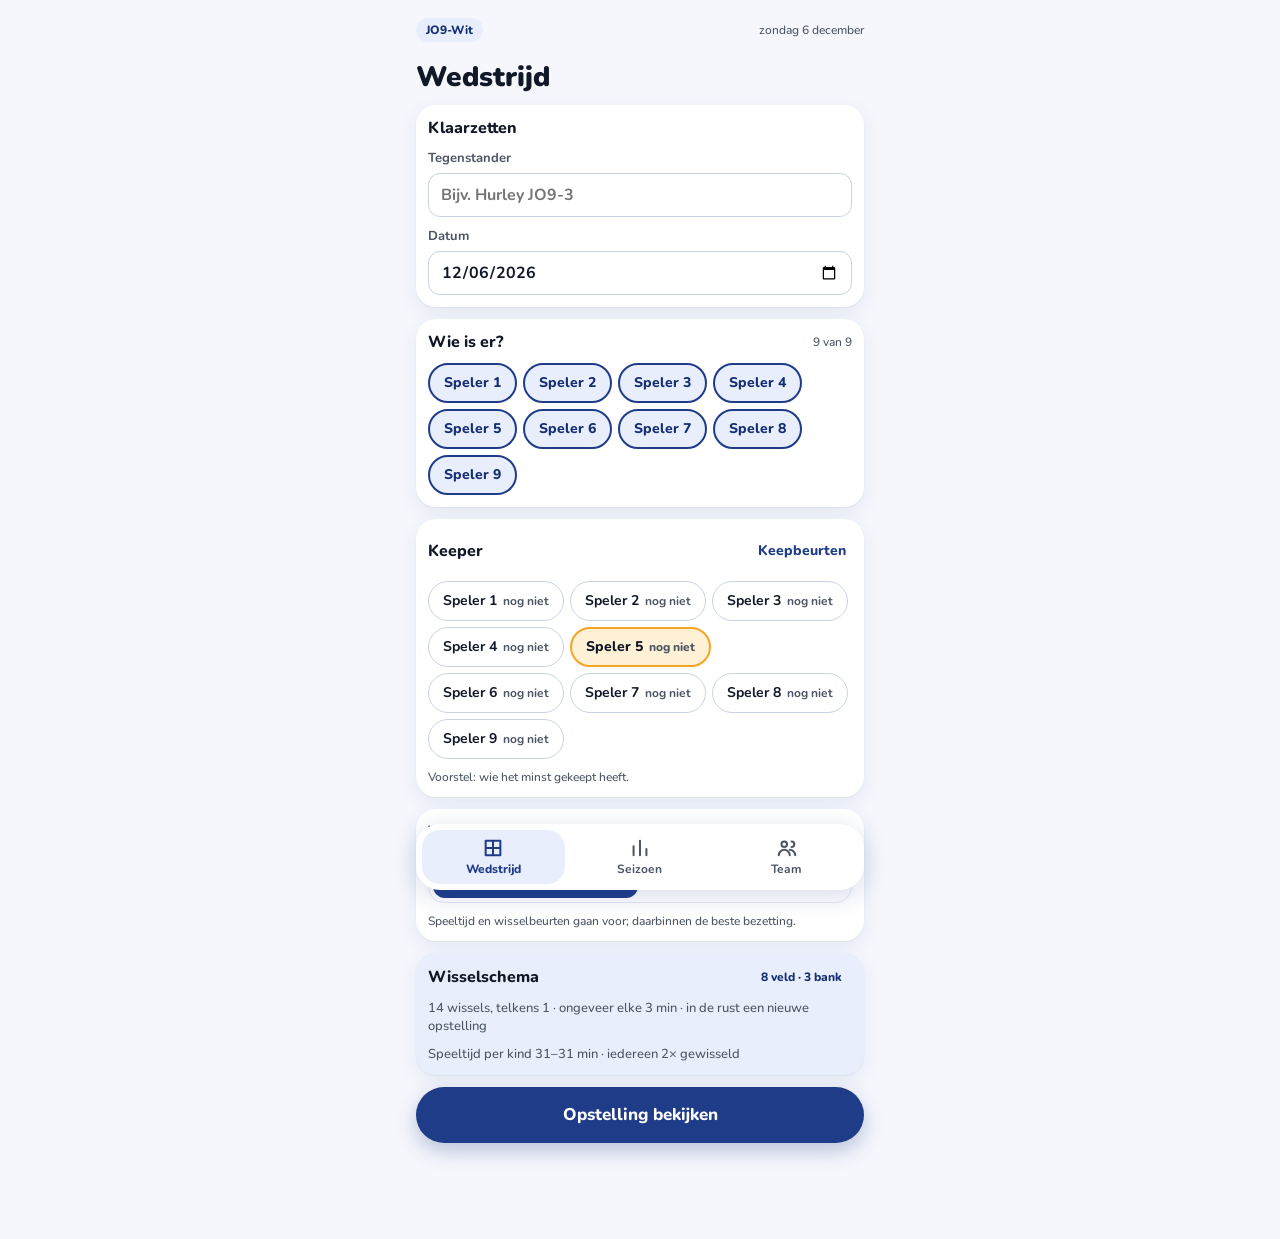
==== index.html @ 0853c64a "Wissel-app stap 1: planner, wedstrijdscherm, team en spelers Eén wissel per moment, eerlijk verdeeld" ====
<!DOCTYPE html>
<html lang="nl">
<head>
  <meta charset="utf-8" />
  <meta name="viewport" content="width=device-width, initial-scale=1, viewport-fit=cover" />
  <meta name="theme-color" content="#1F3C88" />
  <meta name="apple-mobile-web-app-capable" content="yes" />
  <meta name="mobile-web-app-capable" content="yes" />
  <meta name="apple-mobile-web-app-status-bar-style" content="default" />
  <meta name="apple-mobile-web-app-title" content="Coach" />
  <meta name="description" content="Wissel-app voor hockeycoaches: eerlijk en slim wisselen langs het veld." />
  <title>SpaBo Coach</title>
  <link rel="manifest" href="manifest.webmanifest" />
  <link rel="icon" type="image/png" sizes="192x192" href="icons/icon-192.png" />
  <link rel="apple-touch-icon" href="icons/apple-touch-icon.png" />
  <link rel="preload" href="fonts/nunito-latin-800-normal.woff2" as="font" type="font/woff2" crossorigin />
  <link rel="stylesheet" href="css/app.css" />
</head>
<body>
  <div id="app"></div>
  <noscript>Deze app heeft JavaScript nodig.</noscript>
  <script type="module" src="js/app.js"></script>
</body>
</html>
---- css/app.css ----
/* ---------- lettertypes (lokaal, werken ook zonder bereik) ---------- */
@font-face { font-family: 'Nunito'; font-weight: 500; font-display: swap; src: url('../fonts/nunito-latin-500-normal.woff2') format('woff2'); }
@font-face { font-family: 'Nunito'; font-weight: 600; font-display: swap; src: url('../fonts/nunito-latin-600-normal.woff2') format('woff2'); }
@font-face { font-family: 'Nunito'; font-weight: 700; font-display: swap; src: url('../fonts/nunito-latin-700-normal.woff2') format('woff2'); }
@font-face { font-family: 'Nunito'; font-weight: 800; font-display: swap; src: url('../fonts/nunito-latin-800-normal.woff2') format('woff2'); }
@font-face { font-family: 'Nunito'; font-weight: 900; font-display: swap; src: url('../fonts/nunito-latin-900-normal.woff2') format('woff2'); }
@font-face { font-family: 'Inter'; font-weight: 600; font-display: swap; src: url('../fonts/inter-latin-600-normal.woff2') format('woff2'); }
@font-face { font-family: 'Inter'; font-weight: 700; font-display: swap; src: url('../fonts/inter-latin-700-normal.woff2') format('woff2'); }
@font-face { font-family: 'Inter'; font-weight: 800; font-display: swap; src: url('../fonts/inter-latin-800-normal.woff2') format('woff2'); }

:root {
  --blue: #1F3C88; --blue-2: #2B57C9; --blue-ink: #173074; --blue-tint: #E8EEFB;
  --orange: #F5A524; --orange-tint: #FFF1D6; --orange-soft: #FFF6E5;
  --ink: #111827; --muted: #4B5563; --line: #E3E8F2; --line-2: #C9D2E3; --line-3: #EEF1F7;
  --bg: #F5F7FC; --card: #FFFFFF; --field: #2650B8; --danger: #B42318;
  --pos-K: #1f8a3a; --pos-A: #2a78d6; --pos-M: #c8962d; --pos-V: #d64545;
  --shadow: 0 1px 2px rgba(17,24,39,0.05), 0 6px 20px rgba(31,60,136,0.08);
  --safe-b: env(safe-area-inset-bottom, 0px);
  --safe-t: env(safe-area-inset-top, 0px);
}

* { box-sizing: border-box; -webkit-tap-highlight-color: transparent; }
html, body { margin: 0; height: 100%; background: var(--bg); }
body { font-family: Nunito, system-ui, -apple-system, sans-serif; color: var(--ink); font-size: 15px; -webkit-font-smoothing: antialiased; overscroll-behavior-y: none; }
button, input, select { font-family: inherit; color: inherit; }
button { cursor: pointer; }
a { color: var(--blue); }
#app { max-width: 480px; margin: 0 auto; min-height: 100dvh; display: flex; flex-direction: column; }

.screen { flex: 1 1 auto; display: flex; flex-direction: column; gap: 12px; padding: calc(10px + var(--safe-t)) 16px calc(16px + var(--safe-b)); }
.screen.with-tabs { padding-bottom: calc(96px + var(--safe-b)); }
.topbar { display: flex; align-items: center; justify-content: space-between; gap: 8px; min-height: 40px; }
.h1 { margin: 0; font-size: 28px; font-weight: 900; line-height: 1.1; }
.h2 { margin: 0; font-size: 16px; font-weight: 800; }
.sub { font-size: 13px; color: var(--muted); }
.small { font-size: 12px; color: var(--muted); }
.num { font-family: Inter, system-ui, sans-serif; font-variant-numeric: tabular-nums; letter-spacing: -0.02em; font-weight: 800; }
.row { display: flex; align-items: center; gap: 8px; }
.between { display: flex; align-items: center; justify-content: space-between; gap: 8px; }
.grow { flex: 1 1 auto; min-width: 0; }
.col { display: flex; flex-direction: column; gap: 6px; }
.wrap { display: flex; flex-wrap: wrap; gap: 6px; }

.card { background: var(--card); border-radius: 20px; box-shadow: var(--shadow); padding: 12px; display: flex; flex-direction: column; gap: 10px; }
.card.accent { outline: 2px solid var(--blue); }
.label { font-size: 13px; font-weight: 700; color: var(--muted); }

/* ---------- knoppen ---------- */
.btn { min-height: 44px; border: none; border-radius: 999px; padding: 0 18px; font-size: 16px; font-weight: 800; display: inline-flex; align-items: center; justify-content: center; gap: 8px; text-decoration: none; }
.btn.primary { background: var(--blue); color: #fff; box-shadow: 0 8px 20px rgba(31,60,136,0.28); min-height: 56px; font-size: 17px; }
.btn.dark { background: var(--ink); color: #fff; }
.btn.ghost { background: transparent; border: 2px solid var(--ink); }
.btn.soft { background: var(--blue-tint); color: var(--blue-ink); }
.btn.plain { background: #fff; border: 1px solid var(--line-2); }
.btn.danger { background: #FFF5F2; color: var(--danger); border: 1px solid #F0C2B4; }
.btn.block { width: 100%; }
.btn:disabled { opacity: 0.45; }
.link { background: none; border: none; color: var(--blue); font-weight: 800; font-size: 14px; min-height: 40px; padding: 0 6px; text-decoration: none; display: inline-flex; align-items: center; gap: 4px; }
.iconbtn { width: 44px; height: 44px; border-radius: 999px; border: none; background: var(--bg); display: inline-flex; align-items: center; justify-content: center; }

/* ---------- invoer ---------- */
.input { height: 44px; width: 100%; border-radius: 12px; border: 1px solid var(--line-2); padding: 0 12px; font-size: 16px; font-weight: 700; background: #fff; }
.input:focus { outline: 2px solid var(--blue-2); outline-offset: 1px; }
.seg { display: flex; gap: 4px; padding: 4px; border-radius: 16px; background: #fff; border: 1px solid var(--line); }
.seg button { flex: 1 1 0; height: 40px; border: none; border-radius: 12px; background: transparent; font-size: 14px; font-weight: 700; }
.seg button[aria-pressed="true"] { background: var(--blue); color: #fff; font-weight: 800; }
.switch { flex: 0 0 56px; width: 56px; height: 32px; border-radius: 999px; border: none; background: var(--line-2); padding: 3px; display: flex; justify-content: flex-start; transition: background .15s; }
.switch::after { content: ''; width: 26px; height: 26px; border-radius: 999px; background: #fff; }
.switch[aria-checked="true"] { background: var(--blue); justify-content: flex-end; }
.setting { min-height: 52px; display: flex; align-items: center; justify-content: space-between; gap: 10px; }
.setting .t { font-size: 15px; font-weight: 700; }
.stepper { display: flex; align-items: center; gap: 6px; }
.stepper button { width: 44px; height: 44px; border-radius: 14px; border: 1px solid var(--line-2); background: #fff; font-size: 22px; font-weight: 700; }
.stepper span { min-width: 52px; text-align: center; font-weight: 800; }
.chip { min-height: 40px; padding: 0 14px; border-radius: 999px; border: 1px solid var(--line-2); background: #fff; font-size: 14px; font-weight: 700; }
.chip[aria-pressed="true"] { border: 2px solid var(--blue); background: var(--blue-tint); color: var(--blue-ink); font-weight: 800; }
.chip.warm[aria-pressed="true"] { border-color: var(--orange); background: var(--orange-tint); color: var(--ink); }
select.input { appearance: none; -webkit-appearance: none; }

/* ---------- pillen ---------- */
.pill { display: inline-block; max-width: 86px; overflow: hidden; text-overflow: ellipsis; white-space: nowrap; padding: 6px 11px; border-radius: 999px; background: #fff; color: var(--ink); font-size: 13px; font-weight: 800; box-shadow: 0 2px 6px rgba(0,0,0,0.22); }
.pill.keeper { background: var(--ink); color: #fff; display: inline-flex; align-items: center; gap: 6px; max-width: none; }
.pill.keeper .k { font-size: 11px; font-weight: 900; padding: 1px 6px; border-radius: 6px; background: var(--orange); color: var(--ink); }
.pill.orange { background: var(--orange); }
.pill.dashed { background: #fff; border: 2px dashed var(--orange); }
.pill.muted { opacity: 0.55; }

/* neon: draaiende kleurrand met gloed = "dit vraagt nu je aandacht" */
@property --spin { syntax: '<angle>'; inherits: false; initial-value: 0deg; }
@keyframes spin { to { --spin: 360deg; } }
.neon { position: relative; display: inline-block; border-radius: 999px; isolation: isolate; }
.neon > .glow, .neon > .ring { position: absolute; border-radius: inherit; background: conic-gradient(from var(--spin), #F5A524, #FFE08A, #2B57C9, #7FA6FF, #F5A524); animation: spin 3.2s linear infinite; }
.neon > .glow { inset: -3px; filter: blur(9px); opacity: 0.8; }
.neon > .ring { inset: 0; }
.neon > .in { position: relative; display: block; margin: 3px; border-radius: inherit; }
.neon.box { border-radius: 22px; display: block; }
@media (prefers-reduced-motion: reduce) { .neon > .glow, .neon > .ring { animation: none; } }

/* ---------- veld ---------- */
.field { position: relative; border-radius: 20px; background: var(--field); overflow: hidden; }
.field .lines { position: absolute; inset: 10px; border: 2px solid rgba(255,255,255,0.5); border-radius: 6px; pointer-events: none; }
.field .arc { position: absolute; left: 50%; width: 170px; height: 56px; transform: translateX(-50%); border: 2px solid rgba(255,255,255,0.5); pointer-events: none; }
.field .arc.top { top: 10px; border-top: none; border-radius: 0 0 85px 85px; }
.field .arc.bottom { bottom: 10px; border-bottom: none; border-radius: 85px 85px 0 0; }
.field .spot { position: absolute; transform: translateX(-50%); display: flex; flex-direction: column; align-items: center; gap: 3px; background: none; border: none; padding: 0; }
.field .spot .time { font-size: 11px; font-weight: 700; color: rgba(255,255,255,0.88); font-family: Inter, sans-serif; font-variant-numeric: tabular-nums; }
.field .spot .note { font-size: 11px; font-weight: 800; color: #fff; }
.inpill { display: inline-flex; align-items: center; gap: 3px; max-width: 90px; padding: 3px 9px; border-radius: 999px; border: 2px solid #fff; background: #fff; color: var(--blue-ink); font-size: 12px; font-weight: 800; white-space: nowrap; box-shadow: 0 2px 6px rgba(17,24,39,0.25); }
.inpill.sel { background: var(--blue); color: #fff; }

/* ---------- wedstrijdscherm ---------- */
.clockrow { display: flex; align-items: center; gap: 12px; }
.clock { font-size: 42px; line-height: 1; }
.score { font-size: 32px; line-height: 1; }
.playbtn { width: 54px; height: 54px; border-radius: 999px; border: none; background: var(--ink); color: #fff; display: flex; align-items: center; justify-content: center; box-shadow: 0 4px 12px rgba(17,24,39,0.25); }
.playbtn.go { background: var(--blue); }
.banner { display: block; text-decoration: none; color: var(--ink); }
.banner .bin { background: var(--orange); padding: 9px 14px 11px; display: flex; flex-direction: column; gap: 6px; border-radius: 19px; }
.banner.calm .bin { background: #fff; border: 2px solid var(--line); }
.progress { height: 6px; border-radius: 999px; background: rgba(17,24,39,0.15); overflow: hidden; }
.progress > div { height: 100%; background: var(--ink); border-radius: 999px; }
.benchrow { display: flex; align-items: center; gap: 8px; min-height: 44px; }
.benchrow .scroll { flex: 1 1 auto; min-width: 0; display: flex; gap: 8px; align-items: center; overflow-x: auto; padding: 10px 8px; margin: -6px 0; scrollbar-width: none; }
.benchrow .scroll::-webkit-scrollbar { display: none; }
.benchpill { flex: 0 0 auto; display: inline-flex; align-items: baseline; gap: 6px; padding: 7px 12px; border-radius: 999px; background: #fff; border: 1px solid var(--line); font-size: 13px; font-weight: 800; white-space: nowrap; }
.benchpill .t { font-size: 11px; font-weight: 700; color: var(--muted); }
.benchpill.off { opacity: 0.55; border-style: dashed; }
.actions { display: grid; grid-template-columns: repeat(5, minmax(0, 1fr)); gap: 6px; }
.action { height: 62px; border-radius: 16px; border: 1px solid var(--line-2); background: #fff; display: flex; flex-direction: column; align-items: center; justify-content: center; gap: 4px; font-size: 12px; font-weight: 700; text-decoration: none; color: var(--ink); }
.action.goal { border: 2px solid var(--blue); background: var(--blue-tint); color: var(--blue-ink); font-weight: 800; }
.action.swap { border: 2px solid var(--orange); background: var(--orange-soft); font-weight: 800; }
.action:disabled { opacity: 0.4; }

/* ---------- bottom sheet ---------- */
.sheet-backdrop { position: fixed; inset: 0; background: rgba(17,24,39,0.55); z-index: 40; display: flex; align-items: flex-end; justify-content: center; }
.sheet { width: 100%; max-width: 480px; background: #fff; border-radius: 28px 28px 0 0; padding: 10px 16px calc(20px + var(--safe-b)); display: flex; flex-direction: column; gap: 12px; max-height: 88dvh; overflow-y: auto; }
.sheet .handle { align-self: center; width: 40px; height: 5px; border-radius: 999px; background: var(--line); }
.choice { min-height: 56px; display: flex; align-items: center; gap: 12px; padding: 0 14px; border-radius: 16px; border: 1px solid var(--line); background: #fff; text-align: left; width: 100%; }
.choice[aria-pressed="true"] { border: 2px solid var(--blue); background: var(--blue-tint); }

/* ---------- menubalk ---------- */
.tabbar { position: fixed; left: 50%; transform: translateX(-50%); bottom: calc(10px + var(--safe-b)); width: calc(100% - 32px); max-width: 448px; display: grid; grid-template-columns: repeat(3, minmax(0, 1fr)); gap: 4px; padding: 6px; border-radius: 24px; background: #fff; box-shadow: 0 6px 24px rgba(31,60,136,0.18); z-index: 30; }
.tabbar a { height: 54px; display: flex; flex-direction: column; align-items: center; justify-content: center; gap: 2px; border-radius: 18px; color: var(--muted); font-size: 12px; font-weight: 700; text-decoration: none; }
.tabbar a[aria-current="page"] { background: var(--blue-tint); color: var(--blue); font-weight: 800; }

/* ---------- wedstrijdplan ---------- */
.strip { display: flex; gap: 12px; overflow-x: auto; scroll-snap-type: x mandatory; padding: 4px 16px 10px; margin: 0 -16px; scrollbar-width: none; }
.strip::-webkit-scrollbar { display: none; }
.plancard { flex: 0 0 calc(100% - 24px); max-width: 380px; scroll-snap-align: center; }
.plancard.past { opacity: 0.6; filter: grayscale(1); }
.plancard.now { outline: 3px solid var(--blue); }
.plancard.future { outline: 2px dashed var(--line-2); }
.badge { font-size: 12px; font-weight: 800; padding: 4px 10px; border-radius: 999px; background: var(--blue-tint); color: var(--blue-ink); white-space: nowrap; }
.badge.now { background: var(--blue); color: #fff; }
.badge.past { background: var(--line-3); color: var(--muted); }
.timeline { display: flex; gap: 2px; align-items: center; }
.timeline span { flex: 1 1 0; height: 8px; border-radius: 999px; background: #fff; border: 2px solid var(--line-2); }
.timeline span.past { background: var(--line-2); border: none; }
.timeline span.now { background: var(--blue); border: none; }
.timeline i { width: 2px; height: 16px; background: var(--ink); border-radius: 2px; }
.table .r { display: flex; align-items: center; gap: 6px; min-height: 24px; }
.table .n { width: 66px; flex: 0 0 66px; font-size: 12px; font-weight: 800; white-space: nowrap; overflow: hidden; text-overflow: ellipsis; }
.table .cells { flex: 1 1 auto; display: flex; gap: 1px; }
.table .cells span { flex: 1 1 0; height: 18px; border-radius: 4px; }
.table .v { width: 34px; flex: 0 0 34px; text-align: right; font-size: 12px; font-weight: 800; }
.legend { display: flex; flex-wrap: wrap; gap: 10px; font-size: 11px; color: var(--muted); }
.legend span { display: inline-flex; align-items: center; gap: 4px; }
.legend i { width: 10px; height: 10px; border-radius: 3px; display: inline-block; }

/* positie-pillen (samen 100%) */
.posbar { display: flex; gap: 3px; height: 12px; }
.posbar span { border-radius: 999px; min-width: 12px; }

/* speelkracht-schuif */
input.kracht { -webkit-appearance: none; appearance: none; display: block; width: 100%; height: 32px; margin: 0; border-radius: 999px; }
input.kracht::-webkit-slider-thumb { -webkit-appearance: none; appearance: none; width: 32px; height: 32px; border-radius: 999px; background: #fff; border: 3px solid var(--ink); box-shadow: 0 2px 8px rgba(17,24,39,0.25); }
input.kracht::-moz-range-thumb { width: 26px; height: 26px; border-radius: 999px; background: #fff; border: 3px solid var(--ink); }
.minibar { width: 56px; height: 10px; flex: 0 0 56px; border-radius: 999px; }

/* pincode */
.pinpad { display: grid; grid-template-columns: repeat(3, minmax(0, 1fr)); gap: 12px; }
.pinpad button { height: 64px; border-radius: 18px; border: 1px solid var(--line); background: #fff; font-size: 26px; font-weight: 800; }
.pindots { display: flex; gap: 16px; justify-content: center; }
.pindots span { width: 16px; height: 16px; border-radius: 999px; border: 2px solid var(--line-2); }
.pindots span.on { background: var(--ink); border-color: var(--ink); }

/* melding en flits */
.toast { position: fixed; left: 50%; transform: translateX(-50%); bottom: calc(90px + var(--safe-b)); background: var(--ink); color: #fff; padding: 10px 16px; border-radius: 999px; font-size: 14px; font-weight: 700; z-index: 60; display: flex; gap: 12px; align-items: center; max-width: calc(100% - 32px); }
.toast button { background: none; border: none; color: var(--orange); font-weight: 900; font-size: 14px; }
@keyframes flash { 0%, 100% { opacity: 0; } 15%, 45% { opacity: 0.85; } 30% { opacity: 0.2; } }
.flash { position: fixed; inset: 0; background: var(--orange); pointer-events: none; z-index: 70; animation: flash 1.6s ease-out 1 forwards; }
.empty { text-align: center; color: var(--muted); padding: 24px 8px; }
.sr { position: absolute; width: 1px; height: 1px; overflow: hidden; clip: rect(0 0 0 0); }
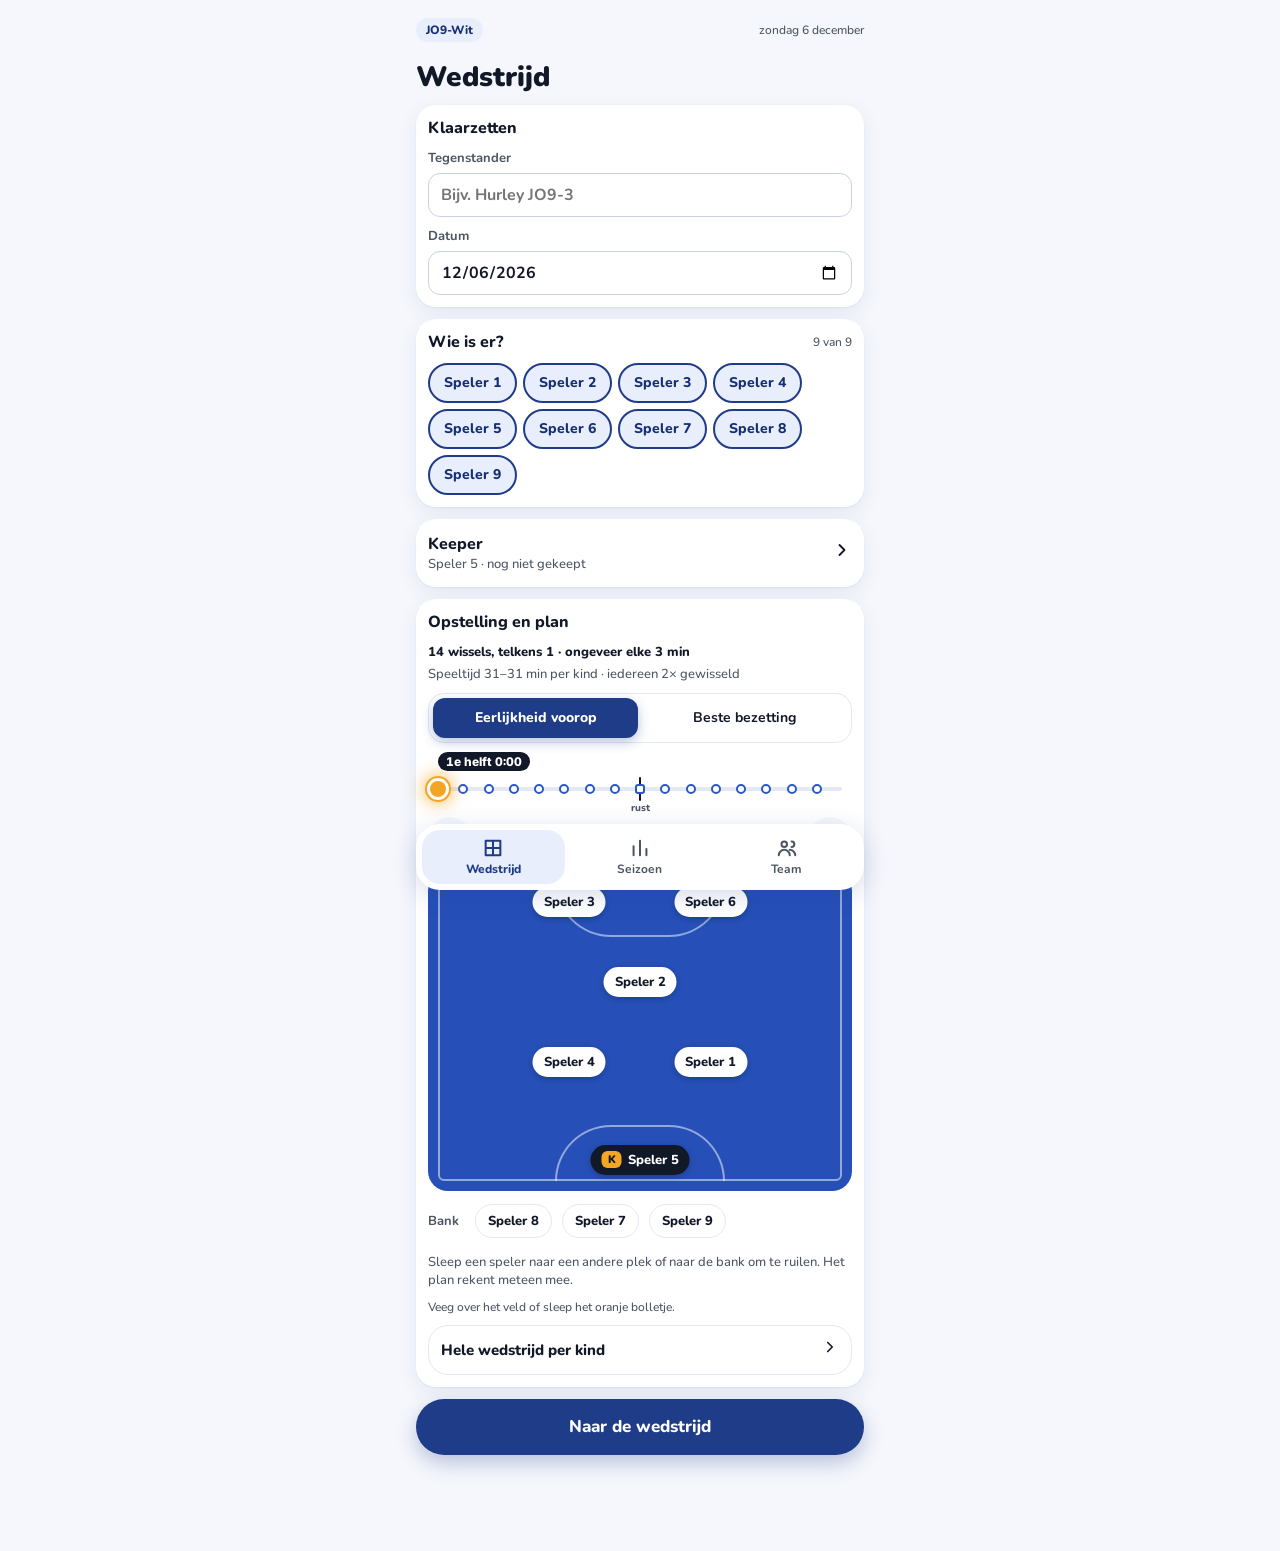
==== commit 20aa4eae: "Wedstrijdmenu, grote gekleurde stand, geen zoom of tekstselectie bij slepen - Wedstrijdmenu (⋯): tij" ====
--- a/index.html
+++ b/index.html
@@ -2,7 +2,7 @@
 <html lang="nl">
 <head>
   <meta charset="utf-8" />
-  <meta name="viewport" content="width=device-width, initial-scale=1, viewport-fit=cover" />
+  <meta name="viewport" content="width=device-width, initial-scale=1, maximum-scale=1, viewport-fit=cover" />
   <meta name="theme-color" content="#1F3C88" />
   <meta name="apple-mobile-web-app-capable" content="yes" />
   <meta name="mobile-web-app-capable" content="yes" />
--- a/css/app.css
+++ b/css/app.css
@@ -17,10 +17,17 @@
   --shadow: 0 1px 2px rgba(17,24,39,0.05), 0 6px 20px rgba(31,60,136,0.08);
   --safe-b: env(safe-area-inset-bottom, 0px);
   --safe-t: env(safe-area-inset-top, 0px);
+  --spring: cubic-bezier(.34, 1.45, .55, 1);
+  --ease-out: cubic-bezier(.2, .8, .2, 1);
 }
 
 * { box-sizing: border-box; -webkit-tap-highlight-color: transparent; }
 html, body { margin: 0; height: 100%; background: var(--bg); }
+/* app-gevoel op de iPhone: geen tekstselectie, vergrootglas of dubbeltik-zoom bij tikken en slepen */
+html { touch-action: manipulation; -webkit-text-size-adjust: 100%; }
+body { -webkit-user-select: none; user-select: none; -webkit-touch-callout: none; }
+input, textarea, select { -webkit-user-select: text; user-select: text; -webkit-touch-callout: default; }
+button, a, .field, .benchrow, .tl, .scrubzone { touch-action: manipulation; -webkit-user-select: none; user-select: none; -webkit-touch-callout: none; }
 body { font-family: Nunito, system-ui, -apple-system, sans-serif; color: var(--ink); font-size: 15px; -webkit-font-smoothing: antialiased; overscroll-behavior-y: none; }
 button, input, select { font-family: inherit; color: inherit; }
 button { cursor: pointer; }
@@ -61,12 +68,17 @@
 /* ---------- invoer ---------- */
 .input { height: 44px; width: 100%; border-radius: 12px; border: 1px solid var(--line-2); padding: 0 12px; font-size: 16px; font-weight: 700; background: #fff; }
 .input:focus { outline: 2px solid var(--blue-2); outline-offset: 1px; }
-.seg { display: flex; gap: 4px; padding: 4px; border-radius: 16px; background: #fff; border: 1px solid var(--line); }
-.seg button { flex: 1 1 0; height: 40px; border: none; border-radius: 12px; background: transparent; font-size: 14px; font-weight: 700; }
-.seg button[aria-pressed="true"] { background: var(--blue); color: #fff; font-weight: 800; }
-.switch { flex: 0 0 56px; width: 56px; height: 32px; border-radius: 999px; border: none; background: var(--line-2); padding: 3px; display: flex; justify-content: flex-start; transition: background .15s; }
-.switch::after { content: ''; width: 26px; height: 26px; border-radius: 999px; background: #fff; }
-.switch[aria-checked="true"] { background: var(--blue); justify-content: flex-end; }
+.seg { position: relative; display: flex; gap: 4px; padding: 4px; border-radius: 16px; background: #fff; border: 1px solid var(--line); }
+.seg .seg-ind { position: absolute; top: 4px; bottom: 4px; left: 4px; width: calc((100% - 8px - (var(--n) - 1) * 4px) / var(--n)); border-radius: 12px; background: var(--blue); box-shadow: 0 4px 12px rgba(31,60,136,0.3); transform: translateX(calc(var(--i) * (100% + 4px))); transition: transform .42s var(--spring); }
+.seg button { position: relative; z-index: 1; flex: 1 1 0; min-width: 0; height: 40px; border: none; border-radius: 12px; background: transparent; font-size: 14px; font-weight: 700; padding: 0 4px; white-space: nowrap; transition: color .25s ease; }
+.seg button[aria-pressed="true"] { color: #fff; font-weight: 800; }
+.seg.small button { font-size: 13px; }
+.switch { position: relative; flex: 0 0 54px; width: 54px; height: 32px; border-radius: 999px; border: none; background: var(--line-2); padding: 0; transition: background .3s ease; }
+.switch::after { content: ''; position: absolute; top: 3px; left: 3px; width: 26px; height: 26px; border-radius: 999px; background: #fff; box-shadow: 0 2px 6px rgba(17,24,39,0.25); transition: transform .42s var(--spring), width .2s ease; }
+.switch:active::after { width: 32px; }
+.switch[aria-checked="true"] { background: var(--blue); }
+.switch[aria-checked="true"]::after { transform: translateX(22px); }
+.switch[aria-checked="true"]:active::after { transform: translateX(16px); }
 .setting { min-height: 52px; display: flex; align-items: center; justify-content: space-between; gap: 10px; }
 .setting .t { font-size: 15px; font-weight: 700; }
 .stepper { display: flex; align-items: center; gap: 6px; }
@@ -82,19 +94,26 @@
 .pill.keeper { background: var(--ink); color: #fff; display: inline-flex; align-items: center; gap: 6px; max-width: none; }
 .pill.keeper .k { font-size: 11px; font-weight: 900; padding: 1px 6px; border-radius: 6px; background: var(--orange); color: var(--ink); }
 .pill.orange { background: var(--orange); }
-.pill.dashed { background: #fff; border: 2px dashed var(--orange); }
+.pill.dashed { background: #fff; outline: 2px dashed var(--orange); outline-offset: 2px; }
 .pill.muted { opacity: 0.55; }
 
 /* neon: draaiende kleurrand met gloed = "dit vraagt nu je aandacht" */
 @property --spin { syntax: '<angle>'; inherits: false; initial-value: 0deg; }
 @keyframes spin { to { --spin: 360deg; } }
-.neon { position: relative; display: inline-block; border-radius: 999px; isolation: isolate; }
-.neon > .glow, .neon > .ring { position: absolute; border-radius: inherit; background: conic-gradient(from var(--spin), #F5A524, #FFE08A, #2B57C9, #7FA6FF, #F5A524); animation: spin 3.2s linear infinite; }
-.neon > .glow { inset: -3px; filter: blur(9px); opacity: 0.8; }
-.neon > .ring { inset: 0; }
-.neon > .in { position: relative; display: block; margin: 3px; border-radius: inherit; }
+/* De gloed is een schaduw (geen blur-filter): die wordt in Safari niet in een vierkant afgesneden. */
+@keyframes neonGlow {
+  0%, 100% { box-shadow: 0 0 8px 2px rgba(245,165,36,.8), 0 0 16px 4px rgba(245,165,36,.35); }
+  50% { box-shadow: 0 0 8px 2px rgba(43,87,201,.75), 0 0 16px 4px rgba(127,166,255,.4); }
+}
+.neon { position: relative; display: inline-flex; vertical-align: middle; border-radius: 999px; animation: neonGlow 3.2s ease-in-out infinite; }
+.neon > .glow { display: none; }
+.neon > .ring { position: absolute; inset: 0; border-radius: inherit; background: conic-gradient(from var(--spin), #F5A524, #FFE08A, #2B57C9, #7FA6FF, #F5A524); animation: spin 3.2s linear infinite; }
+.neon > .in { position: relative; display: flex; margin: 3px; border-radius: inherit; }
 .neon.box { border-radius: 22px; display: block; }
-@media (prefers-reduced-motion: reduce) { .neon > .glow, .neon > .ring { animation: none; } }
+.neon.box > .in { display: block; }
+/* in het veld en op de bank neemt de rand geen extra ruimte in: de speler verschuift niet */
+.field .neon, .benchrow .neon { margin: -3px; }
+@media (prefers-reduced-motion: reduce) { .neon, .neon > .ring { animation: none; } .neon { box-shadow: 0 0 10px 2px rgba(245,165,36,.7); } }
 
 /* ---------- veld ---------- */
 .field { position: relative; border-radius: 20px; background: var(--field); overflow: hidden; }
@@ -102,7 +121,7 @@
 .field .arc { position: absolute; left: 50%; width: 170px; height: 56px; transform: translateX(-50%); border: 2px solid rgba(255,255,255,0.5); pointer-events: none; }
 .field .arc.top { top: 10px; border-top: none; border-radius: 0 0 85px 85px; }
 .field .arc.bottom { bottom: 10px; border-bottom: none; border-radius: 85px 85px 0 0; }
-.field .spot { position: absolute; transform: translateX(-50%); display: flex; flex-direction: column; align-items: center; gap: 3px; background: none; border: none; padding: 0; }
+.field .spot { position: absolute; translate: -50% 0; display: flex; flex-direction: column; align-items: center; gap: 3px; background: none; border: none; padding: 0; }
 .field .spot .time { font-size: 11px; font-weight: 700; color: rgba(255,255,255,0.88); font-family: Inter, sans-serif; font-variant-numeric: tabular-nums; }
 .field .spot .note { font-size: 11px; font-weight: 800; color: #fff; }
 .inpill { display: inline-flex; align-items: center; gap: 3px; max-width: 90px; padding: 3px 9px; border-radius: 999px; border: 2px solid #fff; background: #fff; color: var(--blue-ink); font-size: 12px; font-weight: 800; white-space: nowrap; box-shadow: 0 2px 6px rgba(17,24,39,0.25); }
@@ -120,7 +139,7 @@
 .progress { height: 6px; border-radius: 999px; background: rgba(17,24,39,0.15); overflow: hidden; }
 .progress > div { height: 100%; background: var(--ink); border-radius: 999px; }
 .benchrow { display: flex; align-items: center; gap: 8px; min-height: 44px; }
-.benchrow .scroll { flex: 1 1 auto; min-width: 0; display: flex; gap: 8px; align-items: center; overflow-x: auto; padding: 10px 8px; margin: -6px 0; scrollbar-width: none; }
+.benchrow .scroll { flex: 1 1 auto; min-width: 0; display: flex; gap: 10px; align-items: center; overflow-x: auto; padding: 18px 16px; margin: -14px -8px; scrollbar-width: none; }
 .benchrow .scroll::-webkit-scrollbar { display: none; }
 .benchpill { flex: 0 0 auto; display: inline-flex; align-items: baseline; gap: 6px; padding: 7px 12px; border-radius: 999px; background: #fff; border: 1px solid var(--line); font-size: 13px; font-weight: 800; white-space: nowrap; }
 .benchpill .t { font-size: 11px; font-weight: 700; color: var(--muted); }
@@ -185,9 +204,160 @@
 .pindots span.on { background: var(--ink); border-color: var(--ink); }
 
 /* melding en flits */
-.toast { position: fixed; left: 50%; transform: translateX(-50%); bottom: calc(90px + var(--safe-b)); background: var(--ink); color: #fff; padding: 10px 16px; border-radius: 999px; font-size: 14px; font-weight: 700; z-index: 60; display: flex; gap: 12px; align-items: center; max-width: calc(100% - 32px); }
+.toast { width: max-content; max-width: calc(100vw - 24px) !important; position: fixed; left: 50%; transform: translateX(-50%); top: calc(10px + var(--safe-t)); background: var(--ink); color: #fff; padding: 10px 16px; border-radius: 999px; font-size: 14px; font-weight: 700; z-index: 60; display: flex; gap: 12px; align-items: center; max-width: calc(100% - 32px); }
 .toast button { background: none; border: none; color: var(--orange); font-weight: 900; font-size: 14px; }
 @keyframes flash { 0%, 100% { opacity: 0; } 15%, 45% { opacity: 0.85; } 30% { opacity: 0.2; } }
 .flash { position: fixed; inset: 0; background: var(--orange); pointer-events: none; z-index: 70; animation: flash 1.6s ease-out 1 forwards; }
 .empty { text-align: center; color: var(--muted); padding: 24px 8px; }
 .sr { position: absolute; width: 1px; height: 1px; overflow: hidden; clip: rect(0 0 0 0); }
+
+/* ================= beweging ================= */
+@keyframes rise { from { opacity: 0; transform: translateY(14px); } to { opacity: 1; transform: none; } }
+@keyframes pop { 0% { opacity: 0; transform: scale(.6); } 100% { opacity: 1; transform: none; } }
+@keyframes fadeIn { from { opacity: 0; } to { opacity: 1; } }
+@keyframes fadeOut { to { opacity: 0; } }
+@keyframes sheetUp { from { transform: translateY(100%); } to { transform: none; } }
+@keyframes sheetDown { to { transform: translateY(100%); } }
+@keyframes bump { 0% { transform: scale(1); } 35% { transform: scale(1.28); } 100% { transform: scale(1); } }
+@keyframes toastIn { from { opacity: 0; transform: translate(-50%, -20px) scale(.96); } to { opacity: 1; transform: translate(-50%, 0); } }
+@keyframes livePulse { 0% { box-shadow: 0 0 0 0 rgba(17,24,39,.55); } 70% { box-shadow: 0 0 0 9px rgba(17,24,39,0); } 100% { box-shadow: 0 0 0 0 rgba(17,24,39,0); } }
+
+.screen > * { animation: rise .5s var(--ease-out) both; }
+.screen > *:nth-child(2) { animation-delay: .04s; } .screen > *:nth-child(3) { animation-delay: .08s; }
+.screen > *:nth-child(4) { animation-delay: .12s; } .screen > *:nth-child(5) { animation-delay: .16s; }
+.screen > *:nth-child(6) { animation-delay: .2s; } .screen > *:nth-child(n+7) { animation-delay: .24s; }
+
+.btn, .chip, .action, .choice, .benchpill, .iconbtn, .playbtn, .tabbar a, .pinpad button, .stepper button, .card[href] {
+  transition: transform .18s var(--ease-out), background-color .25s ease, border-color .25s ease, box-shadow .25s ease, color .25s ease, opacity .25s ease;
+}
+.btn:active, .chip:active, .action:active, .choice:active, .benchpill:active, .iconbtn:active, .pinpad button:active, .stepper button:active, .card[href]:active { transform: scale(.96); }
+.playbtn:active { transform: scale(.9); }
+.chip[aria-pressed="true"] { animation: bump .35s var(--ease-out); }
+
+.sheet-backdrop { animation: fadeIn .22s ease both; }
+.sheet { animation: sheetUp .45s var(--spring) both; }
+.sheet-backdrop.closing { animation: fadeOut .22s ease forwards; }
+.sheet-backdrop.closing .sheet { animation: sheetDown .24s ease-in forwards; }
+
+.field .spot { transition: left .55s var(--spring), top .55s var(--spring); animation: pop .45s var(--spring) both; }
+.benchrow .benchpill, .benchrow .neon { animation: pop .4s var(--spring) both; }
+.score.bump, .num.bump { display: inline-block; animation: bump .5s var(--ease-out); }
+.progress > div { transition: width 1s linear; }
+.toast { animation: toastIn .35s var(--spring) both; }
+
+.tabbar .tab-ind { position: absolute; top: 6px; bottom: 6px; left: 6px; width: calc((100% - 12px - 8px) / 3); border-radius: 18px; background: var(--blue-tint); transform: translateX(calc(var(--i) * (100% + 4px))); transition: transform .45s var(--spring); }
+.tabbar a { position: relative; z-index: 1; }
+.tabbar a[aria-current="page"] { background: transparent; }
+
+.collapse { display: grid; grid-template-rows: 0fr; transition: grid-template-rows .4s var(--ease-out), opacity .3s ease; opacity: 0; }
+.collapse.open { grid-template-rows: 1fr; opacity: 1; }
+.collapse > div { overflow: hidden; min-height: 0; }
+.chev { transition: transform .35s var(--spring); }
+.chev.open { transform: rotate(90deg); }
+
+/* lopende wedstrijd */
+.livecard { display: block; text-decoration: none; color: var(--ink); }
+.livecard .lc { background: var(--orange); border-radius: 19px; padding: 14px 16px; display: flex; flex-direction: column; gap: 6px; }
+.livedot { width: 10px; height: 10px; border-radius: 999px; background: var(--ink); animation: livePulse 1.6s infinite; }
+.livecard .big { font-family: Inter, sans-serif; font-variant-numeric: tabular-nums; font-weight: 800; letter-spacing: -0.03em; }
+
+@media (prefers-reduced-motion: reduce) {
+  *, *::before, *::after { animation-duration: .01ms !important; animation-delay: 0s !important; transition-duration: .01ms !important; }
+}
+
+/* ================= tijdlijn, slepen en rooster ================= */
+.tl { position: relative; height: 54px; touch-action: none; cursor: pointer; margin: 0 10px; }
+.tl-line { position: absolute; left: 0; right: 0; top: 34px; height: 4px; border-radius: 999px; background: var(--line); }
+.tl-dot { position: absolute; top: 31px; width: 10px; height: 10px; margin-left: -5px; border-radius: 999px; background: #fff; border: 2px solid var(--blue-2); transition: left .5s var(--spring), background .2s, transform .2s; }
+.tl-dot.past { background: var(--blue-2); }
+.tl-dot.cur { background: var(--blue); transform: scale(1.35); }
+.tl-dot.lu { border-radius: 3px; }
+.tl-dot.small { top: 4px; width: 8px; height: 8px; margin-left: -4px; }
+.tl-break { position: absolute; top: 24px; width: 2px; height: 24px; margin-left: -1px; background: var(--ink); border-radius: 2px; }
+.tl-break b { position: absolute; top: 24px; left: 50%; transform: translateX(-50%); font-size: 10px; font-weight: 800; color: var(--muted); }
+.tl-head { position: absolute; top: 25px; width: 22px; height: 22px; margin-left: -11px; border-radius: 999px; background: var(--orange); border: 3px solid #fff; box-shadow: 0 0 0 2px var(--orange), 0 0 16px 4px rgba(245,165,36,.65); pointer-events: none; }
+.tl-head.small { top: 0; width: 16px; height: 16px; margin-left: -8px; border-width: 2px; }
+.tl-time { position: absolute; bottom: 26px; left: 8px; white-space: nowrap; font-size: 12px; font-weight: 800; background: var(--ink); color: #fff; padding: 2px 8px; border-radius: 999px; font-family: Inter, sans-serif; font-variant-numeric: tabular-nums; }
+.scrubzone { touch-action: pan-y; user-select: none; -webkit-user-select: none; display: flex; flex-direction: column; gap: 8px; }
+.draggable [data-pid] { touch-action: none; cursor: grab; }
+.drag-ghost { position: fixed; z-index: 100; pointer-events: none; translate: -50% -60%; scale: 1.15; box-shadow: 0 12px 28px rgba(17,24,39,.35) !important; }
+.drag-src { opacity: .35; }
+.drop-target .pill, .benchpill.drop-target { outline: 3px solid var(--orange); outline-offset: 2px; transform: scale(1.08); }
+.benchpill.wasout { outline: 2px dashed var(--orange); outline-offset: 1px; }
+.chg { font-weight: 800; padding: 1px 6px; border-radius: 6px; }
+.chg.in { background: var(--blue-tint); color: var(--blue-ink); }
+.chg.out { background: var(--orange-tint); }
+.chg.sh { background: #FFF; border: 1px dashed var(--orange); }
+.rooster .cells { cursor: ew-resize; }
+.playline { position: absolute; top: -3px; bottom: -3px; width: 3px; margin-left: -1.5px; background: var(--orange); border-radius: 2px; box-shadow: 0 0 8px rgba(245,165,36,.8); pointer-events: none; }
+
+/* ================= live: klok, stand, wissel ================= */
+@keyframes stilPulse { 0%, 100% { opacity: 1; } 50% { opacity: .35; } }
+@keyframes runPulse { 0% { box-shadow: 0 0 0 0 rgba(43,87,201,.6); } 70% { box-shadow: 0 0 0 8px rgba(43,87,201,0); } 100% { box-shadow: 0 0 0 0 rgba(43,87,201,0); } }
+.clockrow { align-items: stretch; }
+.clockbtn, .scorebtn { border-radius: 18px; padding: 10px 14px; display: flex; flex-direction: column; gap: 4px; text-align: left; border: 2px solid transparent; transition: background .3s ease, border-color .3s ease, transform .18s var(--ease-out); }
+.clockbtn { flex: 1 1 auto; }
+.clockbtn:active, .scorebtn:active { transform: scale(.97); }
+.clockbtn.running { background: var(--blue-tint); border-color: var(--blue-2); }
+.clockbtn.stopped { background: var(--orange-tint); border-color: var(--orange); }
+.clockbtn.stopped .clock { animation: stilPulse 1.6s ease-in-out infinite; }
+.clockbtn.done { background: var(--bg); }
+.clockstate { display: inline-flex; align-items: center; gap: 6px; font-size: 13px; font-weight: 800; color: var(--ink); }
+.rundot { width: 10px; height: 10px; border-radius: 999px; background: var(--blue-2); animation: runPulse 1.4s infinite; }
+.scorebtn { flex: 0 0 auto; align-items: center; background: #fff; border-color: var(--line-2); }
+.scorebtn:disabled { opacity: 1; }
+.scorebtn:not(:disabled) { border-color: var(--blue); }
+
+.chip.big { min-height: 50px; font-size: 16px; padding: 0 16px; display: inline-flex; align-items: center; gap: 8px; }
+.chip.big .small { font-size: 13px; }
+.duo { display: grid; grid-template-columns: 1fr auto 1fr; align-items: center; gap: 8px; }
+.duo-side { border-radius: 18px; padding: 12px; display: flex; flex-direction: column; gap: 2px; min-width: 0; }
+.duo-side.out { background: var(--orange-tint); border: 2px solid var(--orange); }
+.duo-side.in { background: var(--blue-tint); border: 2px solid var(--blue-2); }
+.duo-label { font-size: 12px; font-weight: 900; letter-spacing: .08em; text-transform: uppercase; color: var(--ink); }
+.duo-name { font-size: 22px; font-weight: 900; line-height: 1.1; white-space: nowrap; overflow: hidden; text-overflow: ellipsis; animation: pop .35s var(--spring); }
+.duo-sub { font-size: 13px; font-weight: 700; color: var(--ink); }
+.duo-arrow { color: var(--muted); }
+.shiftline { display: flex; align-items: center; gap: 8px; font-size: 15px; font-weight: 800; padding: 8px 12px; border-radius: 12px; border: 2px dashed var(--orange); }
+.effects { display: flex; flex-direction: column; gap: 8px; padding: 12px; border-radius: 16px; background: var(--bg); }
+.fxrow { display: flex; align-items: center; gap: 10px; font-size: 15px; font-weight: 700; color: var(--ink); }
+.fx { flex: 0 0 24px; width: 24px; height: 24px; border-radius: 999px; display: inline-flex; align-items: center; justify-content: center; font-size: 13px; font-weight: 900; }
+.fx.good { background: #E3F3E7; color: #14652A; }
+.fx.warn { background: var(--orange); color: var(--ink); }
+
+.goaltiles { display: grid; grid-template-columns: 1fr 1fr; gap: 12px; }
+.goaltile { display: flex; flex-direction: column; align-items: center; gap: 8px; padding: 18px 10px; border-radius: 22px; border: 2px solid var(--line); background: #fff; transition: transform .18s var(--ease-out), border-color .25s; animation: pop .45s var(--spring) both; }
+.goaltile:active { transform: scale(.95); }
+.goaltile.us { border-color: var(--blue); background: var(--blue-tint); }
+.goaltile.them { animation-delay: .06s; }
+.gt-name { font-size: 16px; font-weight: 900; text-align: center; }
+.gt-sub { font-size: 13px; font-weight: 700; color: var(--muted); }
+
+/* ================= v0.4: rustiger klok, grote stand, live-tab ================= */
+.clockstate { font-size: 12px; font-weight: 700; color: var(--muted); gap: 6px; }
+.rundot { width: 8px; height: 8px; }
+.stopdot { width: 8px; height: 8px; border-radius: 2px; background: var(--orange); }
+.clockbtn.running { background: #fff; border-color: var(--blue-2); }
+.clockbtn.stopped { background: var(--orange-soft); border-color: var(--orange); }
+.scorebtn, .scorebtn:not(:disabled) { background: none; border: none; padding: 0 2px 0 6px; justify-content: center; }
+.scorebtn .score { font-size: 58px; line-height: 1; letter-spacing: -0.04em; transition: color .4s ease; }
+.scorebtn .dash { color: var(--line-2); margin: 0 1px; }
+.scorebtn.ahead .score { color: #1f8a3a; }
+.scorebtn.behind .score { color: #E08A00; }
+.scorebtn.level .score { color: var(--ink); }
+.timeadj { display: grid; grid-template-columns: repeat(4, minmax(0, 1fr)); gap: 6px; width: 100%; }
+.timeadj .btn { padding: 0; font-family: Inter, sans-serif; font-variant-numeric: tabular-nums; font-size: 15px; }
+
+/* neon om de oranje live-kaart: donkerblauw/wit, zodat hij opvalt op oranje */
+@keyframes neonGlowCool {
+  0%, 100% { box-shadow: 0 0 8px 2px rgba(31,60,136,.55), 0 0 16px 4px rgba(43,87,201,.3); }
+  50% { box-shadow: 0 0 8px 2px rgba(17,24,39,.45), 0 0 16px 4px rgba(127,166,255,.45); }
+}
+.livecard .neon { animation: neonGlowCool 3.2s ease-in-out infinite; }
+.livecard .neon > .ring { background: conic-gradient(from var(--spin), #1F3C88, #FFFFFF, #2B57C9, #111827, #7FA6FF, #1F3C88); }
+
+/* wedstrijd-tab pulseert zacht als er een wedstrijd live is */
+@keyframes tabGlow { 0%, 100% { background-color: rgba(245,165,36,0); } 50% { background-color: rgba(245,165,36,.22); } }
+@keyframes dotPulse { 0% { box-shadow: 0 0 0 0 rgba(245,165,36,.7); } 70% { box-shadow: 0 0 0 7px rgba(245,165,36,0); } 100% { box-shadow: 0 0 0 0 rgba(245,165,36,0); } }
+.tabbar a.live { animation: tabGlow 2.4s ease-in-out infinite; color: var(--ink); font-weight: 800; }
+.tabbar a.live::after { content: ''; position: absolute; top: 8px; left: calc(50% + 10px); width: 9px; height: 9px; border-radius: 999px; background: var(--orange); animation: dotPulse 1.6s infinite; }
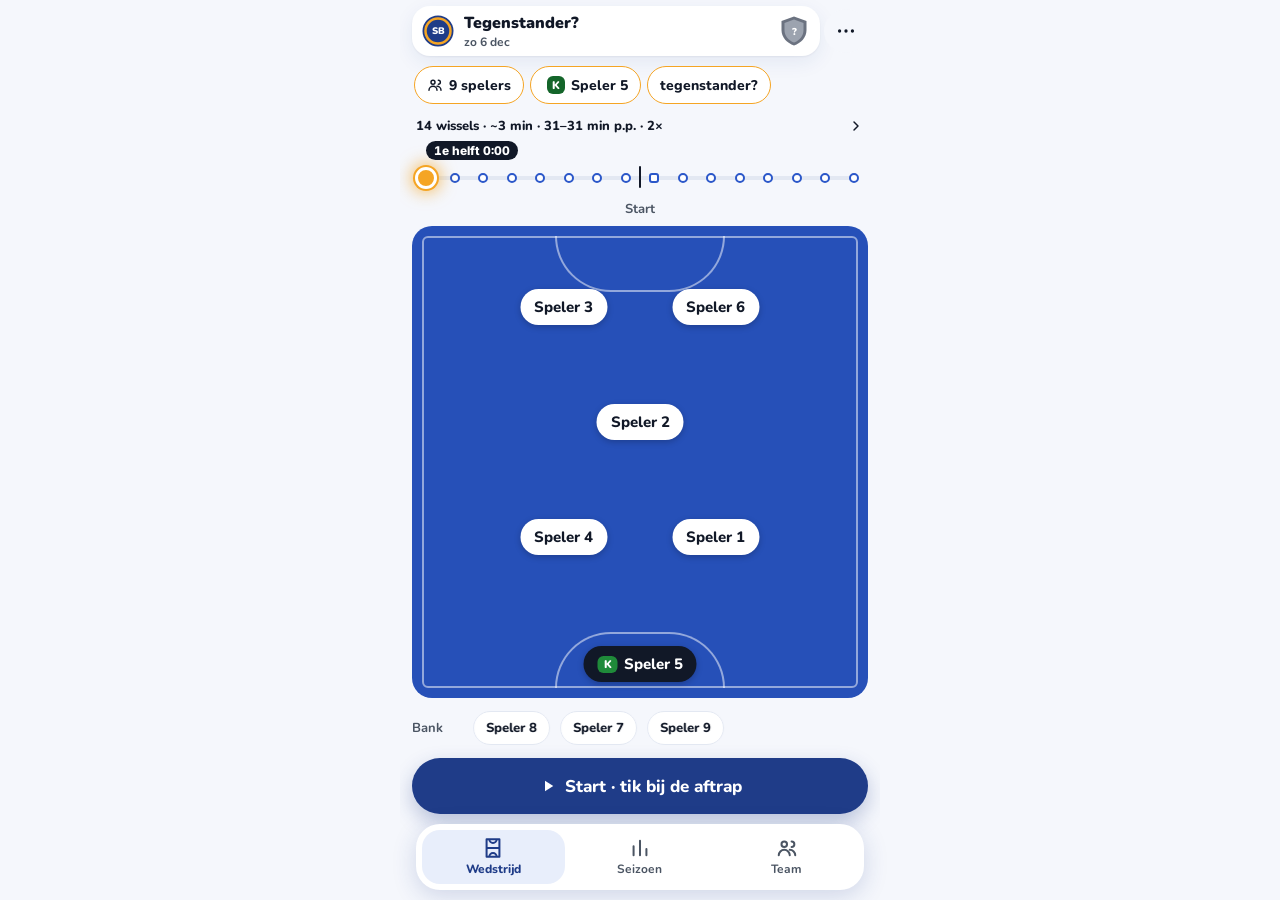
==== commit 5e86a18f: "v0.19.0: rust met één opstelling (aanbevolen / als start / als eind), linkvoorbeeld - Rust in het li" ====
--- a/index.html
+++ b/index.html
@@ -10,6 +10,23 @@
   <meta name="apple-mobile-web-app-title" content="Coach" />
   <meta name="description" content="Wissel-app voor hockeycoaches: eerlijk en slim wisselen langs het veld." />
   <title>SpaBo Coach</title>
+  <!-- linkvoorbeeld (WhatsApp, iMessage, Teams …): titel, tekst en plaatje; geen logo of kindernamen -->
+  <meta property="og:type" content="website" />
+  <meta property="og:site_name" content="SpaBo Coach" />
+  <meta property="og:locale" content="nl_NL" />
+  <meta property="og:url" content="https://ulfberth-nl.github.io/Coach/" />
+  <meta property="og:title" content="SpaBo Coach · de wissel-app voor hockeycoaches" />
+  <meta property="og:description" content="Eerlijk en slim wisselen langs het veld: de app plant de wissels, houdt de speeltijd bij en laat op het veld zien wat er gebeurt. Gratis, werkt offline, je gegevens blijven op je telefoon." />
+  <meta property="og:image" content="https://ulfberth-nl.github.io/Coach/icons/og-image.jpg" />
+  <meta property="og:image:secure_url" content="https://ulfberth-nl.github.io/Coach/icons/og-image.jpg" />
+  <meta property="og:image:type" content="image/jpeg" />
+  <meta property="og:image:width" content="1200" />
+  <meta property="og:image:height" content="630" />
+  <meta property="og:image:alt" content="Telefoon met een hockeyveld, spelers als naampillen en de volgende wissel bovenin" />
+  <meta name="twitter:card" content="summary_large_image" />
+  <meta name="twitter:title" content="SpaBo Coach · de wissel-app voor hockeycoaches" />
+  <meta name="twitter:description" content="Eerlijk en slim wisselen langs het veld. Gratis, werkt offline." />
+  <meta name="twitter:image" content="https://ulfberth-nl.github.io/Coach/icons/og-image.jpg" />
   <link rel="manifest" href="manifest.webmanifest" />
   <link rel="icon" type="image/png" sizes="192x192" href="icons/icon-192.png" />
   <link rel="apple-touch-icon" href="icons/apple-touch-icon.png" />
--- a/css/app.css
+++ b/css/app.css
@@ -17,8 +17,22 @@
   --shadow: 0 1px 2px rgba(17,24,39,0.05), 0 6px 20px rgba(31,60,136,0.08);
   --safe-b: env(safe-area-inset-bottom, 0px);
   --safe-t: env(safe-area-inset-top, 0px);
-  --spring: cubic-bezier(.34, 1.45, .55, 1);
+  /* ---- bewegingstaal: vaste tempo's, weggaan sneller dan binnenkomen, twee veren ---- */
+  --t-tap: .1s; --t-small: .25s; --t-screen: .45s;
+  --t-out-small: .18s; --t-out-screen: .28s;
   --ease-out: cubic-bezier(.2, .8, .2, 1);
+  --ease-in: cubic-bezier(.45, 0, .9, .4);
+  --spring-soft: cubic-bezier(.3, 1.25, .5, 1);
+  --spring-play: cubic-bezier(.34, 1.56, .64, 1);
+  --spring: var(--spring-soft);
+  --jelly: var(--spring-play);
+}
+/* veren als echte veercurve waar de telefoon dat kent (iOS 17.2+); anders de benadering hierboven */
+@supports (transition-timing-function: linear(0, 1)) {
+  :root {
+    --spring-soft: linear(0, 0.065 4.2%, 0.211 8.3%, 0.387 12.5%, 0.559 16.7%, 0.708 20.8%, 0.827 25%, 0.914 29.2%, 0.974 33.3%, 1.011 37.5%, 1.03 41.7%, 1.038 45.8%, 1.038 50%, 1.033 54.2%, 1.027 58.3%, 1.02 62.5%, 1.014 66.7%, 1.008 70.8%, 1.005 75%, 1.002 79.2%, 1);
+    --spring-play: linear(0, 0.157 4.4%, 0.533 9.6%, 1.003 15.7%, 1.144 19.5%, 1.19 23%, 1.14 27.6%, 0.988 36.5%, 0.958 41.1%, 0.976 48.3%, 1.007 59.4%, 1);
+  }
 }
 
 * { box-sizing: border-box; -webkit-tap-highlight-color: transparent; }
@@ -32,7 +46,7 @@
 button, input, select { font-family: inherit; color: inherit; }
 button { cursor: pointer; }
 a { color: var(--blue); }
-#app { max-width: 480px; margin: 0 auto; min-height: 100dvh; display: flex; flex-direction: column; }
+#app { max-width: 480px; margin: 0 auto; min-height: 100dvh; display: flex; flex-direction: column; overflow-x: clip; }
 
 .screen { flex: 1 1 auto; display: flex; flex-direction: column; gap: 12px; padding: calc(10px + var(--safe-t)) 16px calc(16px + var(--safe-b)); }
 .screen.with-tabs { padding-bottom: calc(96px + var(--safe-b)); }
@@ -68,22 +82,40 @@
 /* ---------- invoer ---------- */
 .input { height: 44px; width: 100%; border-radius: 12px; border: 1px solid var(--line-2); padding: 0 12px; font-size: 16px; font-weight: 700; background: #fff; }
 .input:focus { outline: 2px solid var(--blue-2); outline-offset: 1px; }
-.seg { position: relative; display: flex; gap: 4px; padding: 4px; border-radius: 16px; background: #fff; border: 1px solid var(--line); }
-.seg .seg-ind { position: absolute; top: 4px; bottom: 4px; left: 4px; width: calc((100% - 8px - (var(--n) - 1) * 4px) / var(--n)); border-radius: 12px; background: var(--blue); box-shadow: 0 4px 12px rgba(31,60,136,0.3); transform: translateX(calc(var(--i) * (100% + 4px))); transition: transform .42s var(--spring); }
-.seg button { position: relative; z-index: 1; flex: 1 1 0; min-width: 0; height: 40px; border: none; border-radius: 12px; background: transparent; font-size: 14px; font-weight: 700; padding: 0 4px; white-space: nowrap; transition: color .25s ease; }
-.seg button[aria-pressed="true"] { color: #fff; font-weight: 800; }
+.seg { position: relative; display: flex; gap: 4px; padding: 4px; border-radius: 16px; background: #fff; border: 1px solid var(--line); touch-action: pan-y; }
+/* blokje vloeit naar de keuze: schuift met een zachte veer, rekt even uit in de looprichting (motion: Seg) */
+.seg .seg-ind { position: absolute; top: 4px; bottom: 4px; left: 4px; width: calc((100% - 8px - (var(--n) - 1) * 4px) / var(--n)); border-radius: 12px; background: var(--blue); box-shadow: 0 4px 12px rgba(31,60,136,0.3); translate: calc(var(--i, 0) * (100% + 4px)) 0; transition: translate var(--t-screen) var(--spring-soft); }
+.seg.dragging .seg-ind { transition: none; }
+.seg button { position: relative; z-index: 1; flex: 1 1 0; min-width: 0; height: 40px; border: none; border-radius: 12px; background: transparent; font-size: 14px; font-weight: 700; padding: 0 4px; white-space: nowrap; transition: color var(--t-small) ease; }
+.seg button.on { color: #fff; font-weight: 800; }
 .seg.small button { font-size: 13px; }
-.switch { position: relative; flex: 0 0 54px; width: 54px; height: 32px; border-radius: 999px; border: none; background: var(--line-2); padding: 0; transition: background .3s ease; }
-.switch::after { content: ''; position: absolute; top: 3px; left: 3px; width: 26px; height: 26px; border-radius: 999px; background: #fff; box-shadow: 0 2px 6px rgba(17,24,39,0.25); transition: transform .42s var(--spring), width .2s ease; }
-.switch:active::after { width: 32px; }
-.switch[aria-checked="true"] { background: var(--blue); }
-.switch[aria-checked="true"]::after { transform: translateX(22px); }
-.switch[aria-checked="true"]:active::after { transform: translateX(16px); }
+/* schakelaar: kleur vloeit in (opacity), bolletje rekt bij indrukken en schiet verend over */
+.switch { position: relative; isolation: isolate; flex: 0 0 54px; width: 54px; height: 32px; border-radius: 999px; border: none; background: var(--line-2); padding: 0; }
+.switch::before { content: ''; position: absolute; inset: 0; z-index: -1; border-radius: inherit; background: var(--blue); opacity: 0; transition: opacity var(--t-out-small) ease; }
+.switch[aria-checked="true"]::before { opacity: 1; transition-duration: var(--t-small); }
+.switch:disabled { opacity: .45; }
+.sw-knob { position: absolute; top: 3px; left: 3px; width: 26px; height: 26px; border-radius: 999px; background: #fff; box-shadow: 0 2px 6px rgba(17,24,39,0.25); translate: 0 0; scale: 1 1; transition: translate var(--t-screen) var(--spring-play), scale var(--t-small) var(--spring-soft); }
+.switch[aria-checked="true"] .sw-knob { translate: 22px 0; }
+.switch.held .sw-knob { translate: 3px 0; scale: 1.23 1; }
+.switch.held[aria-checked="true"] .sw-knob { translate: 19px 0; }
+.switch.fa .sw-knob { animation: swStretchA var(--t-screen) var(--ease-out); }
+.switch.fb .sw-knob { animation: swStretchB var(--t-screen) var(--ease-out); }
+@keyframes swStretchA { 0% { scale: 1.23 1; } 35% { scale: 1.42 .86; } 70% { scale: .96 1.04; } 100% { scale: 1 1; } }
+@keyframes swStretchB { 0% { scale: 1.23 1; } 35% { scale: 1.42 .86; } 70% { scale: .96 1.04; } 100% { scale: 1 1; } }
 .setting { min-height: 52px; display: flex; align-items: center; justify-content: space-between; gap: 10px; }
 .setting .t { font-size: 15px; font-weight: 700; }
 .stepper { display: flex; align-items: center; gap: 6px; }
-.stepper button { width: 44px; height: 44px; border-radius: 14px; border: 1px solid var(--line-2); background: #fff; font-size: 22px; font-weight: 700; }
-.stepper span { min-width: 52px; text-align: center; font-weight: 800; }
+.stepper button { width: 44px; height: 44px; border-radius: 14px; border: 1px solid var(--line-2); background: #fff; font-size: 22px; font-weight: 700; touch-action: manipulation; transition: opacity var(--t-small) ease; }
+.stepper button.lim { opacity: .4; }
+.stepper button:disabled { opacity: .4; }
+.stepper .st-val { display: inline-flex; align-items: center; justify-content: center; white-space: nowrap; min-width: 52px; text-align: center; font-weight: 800; }
+.stepper .st-val .roll { font-weight: 800; }
+.stepper .st-suf { white-space: pre; }
+/* 'nee' aan de grens: het getal schudt kort zijn hoofd */
+.stepper .st-val.no-a { animation: noShakeA .42s var(--ease-out); }
+.stepper .st-val.no-b { animation: noShakeB .42s var(--ease-out); }
+@keyframes noShakeA { 0%, 100% { translate: 0; } 18% { translate: -6px; } 38% { translate: 5px; } 58% { translate: -3px; } 78% { translate: 1px; } }
+@keyframes noShakeB { 0%, 100% { translate: 0; } 18% { translate: -6px; } 38% { translate: 5px; } 58% { translate: -3px; } 78% { translate: 1px; } }
 .chip { min-height: 40px; padding: 0 14px; border-radius: 999px; border: 1px solid var(--line-2); background: #fff; font-size: 14px; font-weight: 700; }
 .chip[aria-pressed="true"] { border: 2px solid var(--blue); background: var(--blue-tint); color: var(--blue-ink); font-weight: 800; }
 .chip.warm[aria-pressed="true"] { border-color: var(--orange); background: var(--orange-tint); color: var(--ink); }
@@ -92,7 +124,7 @@
 /* ---------- pillen ---------- */
 .pill { display: inline-block; max-width: 86px; overflow: hidden; text-overflow: ellipsis; white-space: nowrap; padding: 6px 11px; border-radius: 999px; background: #fff; color: var(--ink); font-size: 13px; font-weight: 800; box-shadow: 0 2px 6px rgba(0,0,0,0.22); }
 .pill.keeper { background: var(--ink); color: #fff; display: inline-flex; align-items: center; gap: 6px; max-width: none; }
-.pill.keeper .k { font-size: 11px; font-weight: 900; padding: 1px 6px; border-radius: 6px; background: var(--orange); color: var(--ink); }
+.pill.keeper .k { font-size: 11px; font-weight: 900; padding: 1px 6px; border-radius: 6px; background: var(--pos-K); color: #fff; }
 .pill.orange { background: var(--orange); }
 .pill.dashed { background: #fff; outline: 2px dashed var(--orange); outline-offset: 2px; }
 .pill.muted { opacity: 0.55; }
@@ -113,7 +145,7 @@
 .neon.box > .in { display: block; }
 /* in het veld en op de bank neemt de rand geen extra ruimte in: de speler verschuift niet */
 .field .neon, .benchrow .neon { margin: -3px; }
-@media (prefers-reduced-motion: reduce) { .neon, .neon > .ring { animation: none; } .neon { box-shadow: 0 0 10px 2px rgba(245,165,36,.7); } }
+.reduce .neon, .reduce .neon > .ring { animation: none; } .reduce .neon { box-shadow: 0 0 10px 2px rgba(245,165,36,.7); }
 
 /* ---------- veld ---------- */
 .field { position: relative; border-radius: 20px; background: var(--field); overflow: hidden; }
@@ -128,8 +160,6 @@
 .inpill.sel { background: var(--blue); color: #fff; }
 
 /* ---------- wedstrijdscherm ---------- */
-.clockrow { display: flex; align-items: center; gap: 12px; }
-.clock { font-size: 42px; line-height: 1; }
 .score { font-size: 32px; line-height: 1; }
 .playbtn { width: 54px; height: 54px; border-radius: 999px; border: none; background: var(--ink); color: #fff; display: flex; align-items: center; justify-content: center; box-shadow: 0 4px 12px rgba(17,24,39,0.25); }
 .playbtn.go { background: var(--blue); }
@@ -141,6 +171,18 @@
 .benchrow { display: flex; align-items: center; gap: 8px; min-height: 44px; }
 .benchrow .scroll { flex: 1 1 auto; min-width: 0; display: flex; gap: 10px; align-items: center; overflow-x: auto; padding: 18px 16px; margin: -14px -8px; scrollbar-width: none; }
 .benchrow .scroll::-webkit-scrollbar { display: none; }
+/* volle bank: zachte randen waar nog spelers achter zitten, en per speler vastklikken */
+.benchrow .scroll.ovf { --fl: 30px; --fr: 34px; margin-left: -2px; scroll-snap-type: x proximity; scroll-padding-inline: 16px; overscroll-behavior-x: contain;
+  -webkit-mask-image: linear-gradient(to right, transparent 0, #000 var(--fl), #000 calc(100% - var(--fr)), transparent 100%);
+  mask-image: linear-gradient(to right, transparent 0, #000 var(--fl), #000 calc(100% - var(--fr)), transparent 100%); }
+.benchrow .scroll.ovf.at-start { --fl: 0px; }
+.benchrow .scroll.ovf.at-end { --fr: 0px; }
+.benchrow .scroll.ovf > * { scroll-snap-align: start; }
+@property --fl { syntax: '<length>'; inherits: false; initial-value: 0px; }
+@property --fr { syntax: '<length>'; inherits: false; initial-value: 0px; }
+.benchrow .scroll { transition: --fl var(--t-small) ease, --fr var(--t-small) ease; }
+/* tijdens het slepen niet vastklikken (het automatisch doorscrollen moet soepel lopen) */
+.dragging .benchrow .scroll.ovf { scroll-snap-type: none; }
 .benchpill { flex: 0 0 auto; display: inline-flex; align-items: baseline; gap: 6px; padding: 7px 12px; border-radius: 999px; background: #fff; border: 1px solid var(--line); font-size: 13px; font-weight: 800; white-space: nowrap; }
 .benchpill .t { font-size: 11px; font-weight: 700; color: var(--muted); }
 .benchpill.off { opacity: 0.55; border-style: dashed; }
@@ -152,7 +194,7 @@
 
 /* ---------- bottom sheet ---------- */
 .sheet-backdrop { position: fixed; inset: 0; background: rgba(17,24,39,0.55); z-index: 40; display: flex; align-items: flex-end; justify-content: center; }
-.sheet { width: 100%; max-width: 480px; background: #fff; border-radius: 28px 28px 0 0; padding: 10px 16px calc(20px + var(--safe-b)); display: flex; flex-direction: column; gap: 12px; max-height: 88dvh; overflow-y: auto; }
+.sheet { width: 100%; max-width: 480px; background: #fff; border-radius: 28px 28px 0 0; padding: 10px 16px calc(20px + var(--safe-b)); display: flex; flex-direction: column; gap: 12px; max-height: 88dvh; overflow-y: auto; overflow-x: hidden; overscroll-behavior: contain; }
 .sheet .handle { align-self: center; width: 40px; height: 5px; border-radius: 999px; background: var(--line); }
 .choice { min-height: 56px; display: flex; align-items: center; gap: 12px; padding: 0 14px; border-radius: 16px; border: 1px solid var(--line); background: #fff; text-align: left; width: 100%; }
 .choice[aria-pressed="true"] { border: 2px solid var(--blue); background: var(--blue-tint); }
@@ -190,10 +232,7 @@
 .posbar { display: flex; gap: 3px; height: 12px; }
 .posbar span { border-radius: 999px; min-width: 12px; }
 
-/* speelkracht-schuif */
-input.kracht { -webkit-appearance: none; appearance: none; display: block; width: 100%; height: 32px; margin: 0; border-radius: 999px; }
-input.kracht::-webkit-slider-thumb { -webkit-appearance: none; appearance: none; width: 32px; height: 32px; border-radius: 999px; background: #fff; border: 3px solid var(--ink); box-shadow: 0 2px 8px rgba(17,24,39,0.25); }
-input.kracht::-moz-range-thumb { width: 26px; height: 26px; border-radius: 999px; background: #fff; border: 3px solid var(--ink); }
+/* speelkracht-schuif (alleen achter de pincode): zie .kr verderop */
 .minibar { width: 56px; height: 10px; flex: 0 0 56px; border-radius: 999px; }
 
 /* pincode */
@@ -227,17 +266,15 @@
 .screen > *:nth-child(4) { animation-delay: .12s; } .screen > *:nth-child(5) { animation-delay: .16s; }
 .screen > *:nth-child(6) { animation-delay: .2s; } .screen > *:nth-child(n+7) { animation-delay: .24s; }
 
-.btn, .chip, .action, .choice, .benchpill, .iconbtn, .playbtn, .tabbar a, .pinpad button, .stepper button, .card[href] {
-  transition: transform .18s var(--ease-out), background-color .25s ease, border-color .25s ease, box-shadow .25s ease, color .25s ease, opacity .25s ease;
+/* indrukken: één gedrag voor alle knoppen, zie js/motion.js (kleiner + donkerder, veert terug) */
+.btn, .chip, .action, .choice, .benchpill, .iconbtn, .playbtn, .tabbar a, .pinpad button, .card[href] {
+  transition: background-color var(--t-small) ease, border-color var(--t-small) ease, box-shadow var(--t-small) ease, color var(--t-small) ease, opacity var(--t-small) ease;
 }
-.btn:active, .chip:active, .action:active, .choice:active, .benchpill:active, .iconbtn:active, .pinpad button:active, .stepper button:active, .card[href]:active { transform: scale(.96); }
-.playbtn:active { transform: scale(.9); }
-.chip[aria-pressed="true"] { animation: bump .35s var(--ease-out); }
-
-.sheet-backdrop { animation: fadeIn .22s ease both; }
-.sheet { animation: sheetUp .45s var(--spring) both; }
-.sheet-backdrop.closing { animation: fadeOut .22s ease forwards; }
-.sheet-backdrop.closing .sheet { animation: sheetDown .24s ease-in forwards; }
+.chip[aria-pressed="true"] { animation: bump var(--t-screen) var(--spring-soft); }
+
+.sheet-backdrop { animation: fadeIn var(--t-small) ease both; }
+.sheet { animation: sheetUp var(--t-screen) var(--spring-soft) both; }
+.sheet-backdrop.closing { pointer-events: none; }
 
 .field .spot { transition: left .55s var(--spring), top .55s var(--spring); animation: pop .45s var(--spring) both; }
 .benchrow .benchpill, .benchrow .neon { animation: pop .4s var(--spring) both; }
@@ -245,14 +282,21 @@
 .progress > div { transition: width 1s linear; }
 .toast { animation: toastIn .35s var(--spring) both; }
 
-.tabbar .tab-ind { position: absolute; top: 6px; bottom: 6px; left: 6px; width: calc((100% - 12px - 8px) / 3); border-radius: 18px; background: var(--blue-tint); transform: translateX(calc(var(--i) * (100% + 4px))); transition: transform .45s var(--spring); }
+.tabbar .tab-ind { position: absolute; top: 6px; bottom: 6px; left: 6px; width: calc((100% - 12px - 8px) / 3); border-radius: 18px; background: var(--blue-tint); transform: translateX(calc(var(--i) * (100% + 4px))); transition: transform var(--t-screen) var(--spring-soft); }
 .tabbar a { position: relative; z-index: 1; }
 .tabbar a[aria-current="page"] { background: transparent; }
 
-.collapse { display: grid; grid-template-rows: 0fr; transition: grid-template-rows .4s var(--ease-out), opacity .3s ease; opacity: 0; }
-.collapse.open { grid-template-rows: 1fr; opacity: 1; }
+/* soepel open- en dichtklappen: open in scherm-tempo, dicht sneller; inhoud zakt zacht mee */
+.collapse { display: grid; grid-template-rows: 0fr; opacity: 0; transition: grid-template-rows var(--t-out-screen) var(--ease-out), opacity var(--t-out-small) ease, margin-top var(--t-out-screen) var(--ease-out); }
+.collapse.open { grid-template-rows: 1fr; opacity: 1; transition: grid-template-rows var(--t-screen) var(--ease-out), opacity var(--t-small) ease .06s, margin-top var(--t-screen) var(--ease-out); }
 .collapse > div { overflow: hidden; min-height: 0; }
-.chev { transition: transform .35s var(--spring); }
+.collapse > div > * { translate: 0 -8px; transition: translate var(--t-out-small) var(--ease-in); }
+.collapse.open > div > * { translate: 0 0; transition: translate var(--t-screen) var(--spring-soft) .04s; }
+/* dicht neemt het geen tussenruimte in (de gap van de kaart of lijst eromheen) */
+.card > .collapse:not(.open) { margin-top: -10px; }
+.sheet > .collapse:not(.open) { margin-top: -12px; }
+.col > .collapse:not(.open) { margin-top: -6px; }
+.chev { transition: transform var(--t-screen) var(--spring-soft); }
 .chev.open { transform: rotate(90deg); }
 
 /* lopende wedstrijd */
@@ -261,9 +305,8 @@
 .livedot { width: 10px; height: 10px; border-radius: 999px; background: var(--ink); animation: livePulse 1.6s infinite; }
 .livecard .big { font-family: Inter, sans-serif; font-variant-numeric: tabular-nums; font-weight: 800; letter-spacing: -0.03em; }
 
-@media (prefers-reduced-motion: reduce) {
-  *, *::before, *::after { animation-duration: .01ms !important; animation-delay: 0s !important; transition-duration: .01ms !important; }
-}
+/* Beperk beweging (telefoon) of Minder beweging (app): html.reduce, zie js/motion.js */
+.reduce *, .reduce *::before, .reduce *::after { animation-duration: .01ms !important; animation-delay: 0s !important; transition-duration: .01ms !important; transition-delay: 0s !important; }
 
 /* ================= tijdlijn, slepen en rooster ================= */
 .tl { position: relative; height: 54px; touch-action: none; cursor: pointer; margin: 0 10px; }
@@ -280,9 +323,13 @@
 .tl-time { position: absolute; bottom: 26px; left: 8px; white-space: nowrap; font-size: 12px; font-weight: 800; background: var(--ink); color: #fff; padding: 2px 8px; border-radius: 999px; font-family: Inter, sans-serif; font-variant-numeric: tabular-nums; }
 .scrubzone { touch-action: pan-y; user-select: none; -webkit-user-select: none; display: flex; flex-direction: column; gap: 8px; }
 .draggable [data-pid] { touch-action: none; cursor: grab; }
-.drag-ghost { position: fixed; z-index: 100; pointer-events: none; translate: -50% -60%; scale: 1.15; box-shadow: 0 12px 28px rgba(17,24,39,.35) !important; }
-.drag-src { opacity: .35; }
-.drop-target .pill, .benchpill.drop-target { outline: 3px solid var(--orange); outline-offset: 2px; transform: scale(1.08); }
+/* de gesleepte speler zweeft boven de vinger; erboven staat wat er gaat gebeuren */
+.drag-ghost { position: fixed; z-index: 100; pointer-events: none; translate: -50% calc(-100% - 30px); scale: 1.15; box-shadow: 0 14px 30px rgba(17,24,39,.38) !important; transition: box-shadow var(--t-small) ease; }
+.drag-ghost.locked { box-shadow: 0 0 0 3px var(--orange), 0 14px 30px rgba(17,24,39,.38) !important; }
+.drag-tip { position: fixed; z-index: 101; pointer-events: none; translate: -50% calc(-100% - 74px); padding: 5px 12px; border-radius: 999px; background: var(--ink); color: #fff; font-size: 13px; font-weight: 900; white-space: nowrap; box-shadow: 0 8px 20px rgba(17,24,39,.3); opacity: 0; scale: .8; transition: opacity var(--t-out-small) ease, scale var(--t-out-small) ease; }
+.drag-tip.on { opacity: 1; scale: 1; transition: opacity var(--t-small) ease, scale var(--t-screen) var(--spring-play); }
+.drag-src { opacity: .35 !important; }
+.drop-target .pill, .benchpill.drop-target { outline: 3px solid var(--orange); outline-offset: 2px; scale: 1.12; transition: scale var(--t-small) var(--spring-play); }
 .benchpill.wasout { outline: 2px dashed var(--orange); outline-offset: 1px; }
 .chg { font-weight: 800; padding: 1px 6px; border-radius: 6px; }
 .chg.in { background: var(--blue-tint); color: var(--blue-ink); }
@@ -292,21 +339,9 @@
 .playline { position: absolute; top: -3px; bottom: -3px; width: 3px; margin-left: -1.5px; background: var(--orange); border-radius: 2px; box-shadow: 0 0 8px rgba(245,165,36,.8); pointer-events: none; }
 
 /* ================= live: klok, stand, wissel ================= */
-@keyframes stilPulse { 0%, 100% { opacity: 1; } 50% { opacity: .35; } }
 @keyframes runPulse { 0% { box-shadow: 0 0 0 0 rgba(43,87,201,.6); } 70% { box-shadow: 0 0 0 8px rgba(43,87,201,0); } 100% { box-shadow: 0 0 0 0 rgba(43,87,201,0); } }
-.clockrow { align-items: stretch; }
-.clockbtn, .scorebtn { border-radius: 18px; padding: 10px 14px; display: flex; flex-direction: column; gap: 4px; text-align: left; border: 2px solid transparent; transition: background .3s ease, border-color .3s ease, transform .18s var(--ease-out); }
-.clockbtn { flex: 1 1 auto; }
-.clockbtn:active, .scorebtn:active { transform: scale(.97); }
-.clockbtn.running { background: var(--blue-tint); border-color: var(--blue-2); }
-.clockbtn.stopped { background: var(--orange-tint); border-color: var(--orange); }
-.clockbtn.stopped .clock { animation: stilPulse 1.6s ease-in-out infinite; }
-.clockbtn.done { background: var(--bg); }
 .clockstate { display: inline-flex; align-items: center; gap: 6px; font-size: 13px; font-weight: 800; color: var(--ink); }
 .rundot { width: 10px; height: 10px; border-radius: 999px; background: var(--blue-2); animation: runPulse 1.4s infinite; }
-.scorebtn { flex: 0 0 auto; align-items: center; background: #fff; border-color: var(--line-2); }
-.scorebtn:disabled { opacity: 1; }
-.scorebtn:not(:disabled) { border-color: var(--blue); }
 
 .chip.big { min-height: 50px; font-size: 16px; padding: 0 16px; display: inline-flex; align-items: center; gap: 8px; }
 .chip.big .small { font-size: 13px; }
@@ -326,8 +361,7 @@
 .fx.warn { background: var(--orange); color: var(--ink); }
 
 .goaltiles { display: grid; grid-template-columns: 1fr 1fr; gap: 12px; }
-.goaltile { display: flex; flex-direction: column; align-items: center; gap: 8px; padding: 18px 10px; border-radius: 22px; border: 2px solid var(--line); background: #fff; transition: transform .18s var(--ease-out), border-color .25s; animation: pop .45s var(--spring) both; }
-.goaltile:active { transform: scale(.95); }
+.goaltile { display: flex; flex-direction: column; align-items: center; gap: 8px; padding: 18px 10px; border-radius: 22px; border: 2px solid var(--line); background: #fff; transition: border-color .25s; animation: pop .45s var(--spring) both; }
 .goaltile.us { border-color: var(--blue); background: var(--blue-tint); }
 .goaltile.them { animation-delay: .06s; }
 .gt-name { font-size: 16px; font-weight: 900; text-align: center; }
@@ -337,14 +371,6 @@
 .clockstate { font-size: 12px; font-weight: 700; color: var(--muted); gap: 6px; }
 .rundot { width: 8px; height: 8px; }
 .stopdot { width: 8px; height: 8px; border-radius: 2px; background: var(--orange); }
-.clockbtn.running { background: #fff; border-color: var(--blue-2); }
-.clockbtn.stopped { background: var(--orange-soft); border-color: var(--orange); }
-.scorebtn, .scorebtn:not(:disabled) { background: none; border: none; padding: 0 2px 0 6px; justify-content: center; }
-.scorebtn .score { font-size: 58px; line-height: 1; letter-spacing: -0.04em; transition: color .4s ease; }
-.scorebtn .dash { color: var(--line-2); margin: 0 1px; }
-.scorebtn.ahead .score { color: #1f8a3a; }
-.scorebtn.behind .score { color: #E08A00; }
-.scorebtn.level .score { color: var(--ink); }
 .timeadj { display: grid; grid-template-columns: repeat(4, minmax(0, 1fr)); gap: 6px; width: 100%; }
 .timeadj .btn { padding: 0; font-family: Inter, sans-serif; font-variant-numeric: tabular-nums; font-size: 15px; }
 
@@ -361,3 +387,1005 @@
 @keyframes dotPulse { 0% { box-shadow: 0 0 0 0 rgba(245,165,36,.7); } 70% { box-shadow: 0 0 0 7px rgba(245,165,36,0); } 100% { box-shadow: 0 0 0 0 rgba(245,165,36,0); } }
 .tabbar a.live { animation: tabGlow 2.4s ease-in-out infinite; color: var(--ink); font-weight: 800; }
 .tabbar a.live::after { content: ''; position: absolute; top: 8px; left: calc(50% + 10px); width: 9px; height: 9px; border-radius: 999px; background: var(--orange); animation: dotPulse 1.6s infinite; }
+
+/* slepen: het veld en de bank zijn 'op slot' voor scrollen en zoomen */
+/* slepen: het veld en de bank zijn 'op slot' voor scrollen en zoomen; een volle bank mag wel opzij scrollen
+   (opzij vegen = scrollen, omhoog = een speler pakken) */
+.draggable, .draggable .field, .draggable .benchrow, .draggable .scroll, .draggable [data-pid], .scrubzone, .scrubzone * { touch-action: none !important; }
+.benchrow .scroll.ovf, .benchrow .scroll.ovf * { touch-action: pan-x !important; }
+.pill, .benchpill { -webkit-user-drag: none; }
+.keeperspot { background: none; border: none; padding: 0; }
+
+/* ================= één Wedstrijd-scherm (past zonder scrollen) ================= */
+.matchscreen { height: 100dvh; display: flex; flex-direction: column; gap: 8px; padding: calc(6px + var(--safe-t)) 12px calc(10px + var(--safe-b)); overflow: hidden; }
+.matchscreen.with-tabs { padding-bottom: calc(86px + var(--safe-b)); }
+.matchscreen > * { flex: 0 0 auto; }
+.mhead { display: flex; align-items: center; gap: 4px; min-height: 48px; }
+.affiche { flex: 1 1 auto; min-width: 0; display: flex; align-items: center; gap: 10px; padding: 6px 10px; border-radius: 18px; border: none; background: #fff; box-shadow: var(--shadow); text-align: left; }
+.aff-title { font-weight: 900; font-size: 16px; white-space: nowrap; overflow: hidden; text-overflow: ellipsis; }
+.aff-sub { font-size: 12px; font-weight: 700; color: var(--muted); white-space: nowrap; overflow: hidden; text-overflow: ellipsis; }
+@keyframes chipPulse { 0%, 100% { box-shadow: 0 0 0 0 rgba(245,165,36,.0); background: #fff; } 50% { box-shadow: 0 0 0 4px rgba(245,165,36,.35); background: var(--orange-tint); } }
+.setchips { display: flex; gap: 6px; overflow-x: auto; scrollbar-width: none; padding: 2px; }
+.setchips::-webkit-scrollbar { display: none; }
+.setchip { flex: 0 0 auto; display: inline-flex; align-items: center; gap: 6px; min-height: 38px; padding: 0 12px; border-radius: 999px; border: 1.5px solid var(--line-2); background: #fff; font-size: 14px; font-weight: 800; white-space: nowrap;}
+.setchip.todo { border-color: var(--orange); animation: chipPulse 1.8s ease-in-out infinite; }
+.kbadge { font-size: 11px; font-weight: 900; padding: 1px 6px; border-radius: 6px; background: var(--pos-K); color: #fff; }
+.planline { display: flex; align-items: center; gap: 8px; border: none; background: none; padding: 0 4px; font-size: 13px; font-weight: 800; color: var(--ink); text-align: left; min-height: 24px; }
+.planline > span:first-child { flex: 1 1 auto; white-space: nowrap; overflow: hidden; text-overflow: ellipsis; }
+.warnicon { width: 20px; height: 20px; border-radius: 999px; background: var(--orange); display: inline-flex; align-items: center; justify-content: center; font-size: 12px; font-weight: 900; }
+.grow-field { flex: 1 1 auto !important; min-height: 0; display: flex; flex-direction: column; gap: 8px; }
+.planview.compact { flex: 1 1 auto; min-height: 0; display: flex; flex-direction: column; gap: 6px; }
+.planview.compact .tl { height: 46px; flex: 0 0 auto; }
+.planview.compact .tl-line { top: 30px; } .planview.compact .tl-dot { top: 27px; } .planview.compact .tl-head { top: 21px; } .planview.compact .tl-break { top: 20px; height: 22px; } .planview.compact .tl-break b { display: none; }
+.planview.compact .scrubzone { flex: 1 1 auto; min-height: 0; }
+.fieldbox { position: relative; flex: 1 1 auto; min-height: 240px; }
+.fieldbox > .field { position: absolute; inset: 0; height: auto !important; }
+.fieldtag { position: absolute; top: 10px; left: 10px; z-index: 2; max-width: calc(100% - 20px); padding: 4px 10px; border-radius: 999px; background: rgba(17,24,39,.55); color: #fff; font-size: 12px; font-weight: 700; white-space: nowrap; overflow: hidden; text-overflow: ellipsis; border: none; pointer-events: none; }
+.fieldtag.right { left: auto; right: 10px; top: auto; bottom: 12px; pointer-events: auto; background: rgba(255,255,255,.18); }
+.startbtn { min-height: 58px; font-size: 18px; }
+.matchscreen .benchrow { flex: 0 0 auto; }
+@media (max-height: 700px) { .fieldbox { min-height: 200px; } }
+/* melding laat tikken erdoorheen toe (alleen de knop in de melding is aanklikbaar) */
+.toast { pointer-events: none; }
+.toast button { pointer-events: auto; }
+
+/* melding onderin: boven de bank, of boven de menubalk als die er is */
+.toast { top: auto !important; bottom: calc(14px + var(--safe-b)); }
+body:has(.tabbar) .toast { bottom: calc(94px + var(--safe-b)); }
+@keyframes toastIn { from { opacity: 0; transform: translate(-50%, 20px) scale(.96); } to { opacity: 1; transform: translate(-50%, 0); } }
+
+.fieldcap { flex: 0 0 auto; text-align: center; font-size: 13px; font-weight: 700; color: var(--muted); min-height: 18px; white-space: nowrap; overflow: hidden; text-overflow: ellipsis; }
+.fieldcap b { color: var(--ink); }
+.planview.compact .tl { margin: 0 14px; }
+
+.preview { display: flex; flex-direction: column; gap: 8px; padding: 12px; border-radius: 16px; background: var(--blue-tint); }
+.pv-grid { display: grid; grid-template-columns: 1fr 1fr; gap: 8px; }
+.pv-grid > div { background: #fff; border-radius: 12px; padding: 8px 10px; display: flex; flex-direction: column; }
+.pv-grid b { font-size: 22px; line-height: 1.1; }
+.pv-grid span { font-size: 12px; font-weight: 700; color: var(--muted); }
+
+/* ================= seizoen ================= */
+.kpis { display: grid; grid-template-columns: repeat(3, minmax(0, 1fr)); gap: 8px; }
+.kpis > div { background: linear-gradient(160deg, #fff, var(--blue-tint)); border-radius: 18px; box-shadow: var(--shadow); padding: 10px 12px; display: flex; flex-direction: column; }
+.kpis b { font-size: 24px; line-height: 1.1; }
+.kpis span { font-size: 12px; font-weight: 700; color: var(--muted); }
+.mrow { display: flex; align-items: center; gap: 10px; min-height: 56px; border-top: 1px solid var(--line-3); }
+.mrow:first-of-type { border-top: none; }
+.mdate { flex: 0 0 44px; height: 44px; border-radius: 12px; background: var(--blue); color: #fff; display: flex; flex-direction: column; align-items: center; justify-content: center; line-height: 1; }
+.mdate b { font-size: 18px; font-weight: 900; }
+.mdate span { font-size: 11px; font-weight: 800; text-transform: uppercase; opacity: .85; }
+.mmain { flex: 1 1 auto; min-width: 0; display: flex; flex-direction: column; gap: 1px; background: none; border: none; padding: 6px 0; text-align: left; }
+.mname { font-weight: 900; font-size: 15px; white-space: nowrap; overflow: hidden; text-overflow: ellipsis; }
+.msub { font-size: 12px; font-weight: 700; color: var(--muted); white-space: nowrap; overflow: hidden; text-overflow: ellipsis; }
+.mscore { flex: 0 0 auto; min-width: 54px; text-align: center; padding: 6px 10px; border-radius: 999px; font-family: Inter, sans-serif; font-weight: 800; text-decoration: none; color: #fff; }
+.mscore.win { background: #1f8a3a; } .mscore.draw { background: var(--muted); } .mscore.loss { background: #E08A00; }
+.prow { display: grid; grid-template-columns: 88px 1fr 38px 26px 26px; align-items: center; gap: 8px; min-height: 34px; }
+.pname { font-weight: 800; font-size: 14px; white-space: nowrap; overflow: hidden; text-overflow: ellipsis; display: flex; gap: 4px; align-items: baseline; }
+.pbar { height: 10px; border-radius: 999px; background: var(--line-3); overflow: hidden; }
+.pbar > span { display: flex; height: 100%; border-radius: 999px; overflow: hidden; gap: 1px; transition: width .6s var(--ease-out); }
+.pnum { font-size: 13px; text-align: right; }
+.pchip { height: 24px; border-radius: 8px; background: var(--line-3); color: var(--muted); font-size: 12px; font-weight: 800; display: flex; align-items: center; justify-content: center; }
+.pchip.on { background: var(--blue-tint); color: var(--blue-ink); }
+.pchip.k.on { background: #E3F3E7; color: #14652A; }
+.taskblock { display: flex; flex-direction: column; gap: 6px; padding: 10px; border-radius: 14px; background: var(--bg); }
+.kpis b span { font-size: inherit; font-weight: inherit; color: inherit; }
+
+/* speelkracht: 9 vaste punten, 'dragende speler' licht groen op */
+.keylabel { transition: color .3s ease, text-shadow .3s ease; }
+.keylabel.on { color: #1f8a3a; font-weight: 900; text-shadow: 0 0 10px rgba(31,138,58,.45); animation: pop .35s var(--spring); }
+.keybadge { background: #E3F3E7; color: #14652A; padding: 2px 8px; }
+
+/* datum- en tijdvelden passen altijd in het scherm */
+.row > .col, .row > .grow { min-width: 0; }
+input[type="date"].input, input[type="time"].input { -webkit-appearance: none; appearance: none; min-width: 0; width: 100%; max-width: 100%; display: block; text-align: center; padding: 0 8px; line-height: 42px; }
+input[type="date"]::-webkit-date-and-time-value, input[type="time"]::-webkit-date-and-time-value { text-align: center; margin: 0 auto; line-height: 42px; }
+input[type="date"]::-webkit-datetime-edit, input[type="time"]::-webkit-datetime-edit { display: inline-flex; justify-content: center; padding: 0; }
+
+.addtile { display: flex; align-items: center; justify-content: center; gap: 8px; min-height: 56px; margin-top: 6px; border-radius: 16px; border: 2px dashed var(--line-2); background: var(--bg); color: var(--blue); font-size: 15px; font-weight: 800; transition: border-color .25s; }
+
+/* ================= v0.9 ================= */
+/* veld: pillen schalen met het aantal spelers; middelpunt van de speler op de linie */
+.field { container-type: inline-size; }
+.field .spot:not(.keeperspot) { translate: -50% -50%; }
+.field.sz-l .pill { font-size: 15px; padding: 8px 14px; }
+.field.sz-l .spot .time { font-size: 12px; }
+.field.sz-s .pill { font-size: 12px; padding: 5px 9px; }
+.field.sz-xs .pill { font-size: 11px; padding: 4px 7px; }
+.field.sz-xs .spot .time { font-size: 10px; }
+
+/* tegenstander: suggesties en schild */
+.oppinput { position: relative; }
+.suggest { position: absolute; left: 0; right: 0; top: calc(100% + 4px); z-index: 5; display: flex; flex-direction: column; background: #fff; border: 1px solid var(--line-2); border-radius: 14px; box-shadow: 0 10px 28px rgba(17,24,39,.16); overflow: hidden; animation: rise .2s var(--ease-out); }
+.suggest button { display: flex; align-items: center; gap: 10px; min-height: 48px; padding: 6px 12px; border: none; background: none; text-align: left; border-top: 1px solid var(--line); }
+.suggest button:first-child { border-top: none; }
+.suggest button:active { background: var(--blue-tint); }
+.suggest b { font-size: 15px; }
+.suggest .small { white-space: nowrap; overflow: hidden; text-overflow: ellipsis; }
+.shieldrow { display: flex; align-items: center; gap: 10px; padding: 8px 10px; border-radius: 14px; background: var(--bg); }
+.swatch { -webkit-appearance: none; appearance: none; width: 36px; height: 36px; padding: 0; border: 2px solid #fff; border-radius: 999px; box-shadow: 0 0 0 1px var(--line-2); background: none; overflow: hidden; }
+.swatch::-webkit-color-swatch-wrapper { padding: 0; }
+.swatch::-webkit-color-swatch { border: none; border-radius: 999px; }
+.mname svg { vertical-align: -5px; margin-right: 2px; }
+
+/* venster: sluitkruis en vaste voetbalk */
+.sheet { position: relative; }
+.sheet-x { position: absolute; top: 12px; right: 12px; z-index: 3; width: 40px; height: 40px; border-radius: 999px; border: none; background: var(--bg); color: var(--ink); display: inline-flex; align-items: center; justify-content: center; }
+.sheet.has-foot { padding-bottom: 0; }
+.sheet-foot { position: sticky; bottom: 0; z-index: 4; margin: 4px -16px 0; padding: 12px 16px calc(12px + var(--safe-b)); background: var(--blue); display: flex; gap: 10px; align-items: center; box-shadow: 0 -8px 20px rgba(17,24,39,.12); }
+.btn.onblue { background: #fff; color: var(--blue); min-height: 56px; font-size: 19px; font-weight: 900; border: none; box-shadow: 0 4px 14px rgba(0,0,0,.18); }
+.btn.onblue:disabled { opacity: .55; }
+.btn.ghostblue { background: rgba(255,255,255,.14); color: #fff; min-height: 56px; border: 1.5px solid rgba(255,255,255,.45); font-weight: 800; }
+
+/* wisselvenster */
+.swaphead { display: flex; flex-direction: column; gap: 0; padding-right: 48px; }
+.swaphead .h2 { font-size: 22px; }
+.duo.big .duo-side { padding: 14px 12px; }
+.duo.big .duo-name { font-size: 26px; }
+.swapnote { text-align: center; font-size: 14px; font-weight: 700; color: var(--muted); margin-top: -4px; }
+.sep { height: 1px; background: var(--line); margin: 2px -16px; }
+.pickbtn { display: flex; align-items: center; justify-content: space-between; width: 100%; min-height: 48px; border: none; background: none; padding: 0; font-size: 16px; font-weight: 800; color: var(--blue); }
+.pickgroup { display: flex; flex-direction: column; gap: 6px; }
+.pickgroup .wrap { gap: 8px; }
+.chip .best { font-size: 11px; font-weight: 900; padding: 1px 6px; border-radius: 999px; background: var(--orange); color: var(--ink); }
+.chip .ldot { width: 8px; height: 8px; border-radius: 999px; display: inline-block; }
+
+/* klok: groot, met periode en resterende tijd */
+.clockmain { display: flex; flex-direction: column; gap: 2px; min-width: 0; }
+
+/* stand met dubbele punt */
+
+
+/* wedstrijdplan tijdens de wedstrijd */
+.fieldbox.past .field { filter: grayscale(1); opacity: .55; transition: filter .3s ease, opacity .3s ease; }
+.fieldbox .field { transition: filter .3s ease, opacity .3s ease; }
+.pastnote { position: absolute; top: 10px; left: 50%; transform: translateX(-50%); z-index: 2; padding: 4px 12px; border-radius: 999px; background: rgba(17,24,39,.7); color: #fff; font-size: 12px; font-weight: 800; pointer-events: none; }
+.tl-now { position: absolute; top: 36px; width: 3px; height: 22px; margin-left: -1.5px; transform: translateY(-50%); border-radius: 2px; background: var(--orange); box-shadow: 0 0 0 2px #fff; z-index: 1; pointer-events: none; transition: left 1s linear; }
+.tl-now::after { content: 'nu'; position: absolute; top: 23px; left: 50%; transform: translateX(-50%); font-size: 10px; font-weight: 900; color: #B26A00; }
+.planlive { display: flex; align-items: center; gap: 10px; padding: 10px 12px; border-radius: 14px; background: var(--orange-soft); }
+
+/* wisselvenster: tegels openen de keuzelijst */
+button.duo-side { position: relative; text-align: left; font: inherit; color: inherit; cursor: pointer; transition: box-shadow .25s ease; }
+button.duo-side[aria-expanded="true"] { box-shadow: 0 0 0 4px rgba(43,87,201,.18); }
+button.duo-side.out[aria-expanded="true"] { box-shadow: 0 0 0 4px rgba(245,165,36,.28); }
+.duo-chev { position: absolute; top: 10px; right: 10px; display: inline-flex; transform: rotate(90deg); color: var(--ink); opacity: .55; transition: transform .35s var(--spring); }
+button.duo-side[aria-expanded="true"] .duo-chev { transform: rotate(-90deg); opacity: .9; }
+.plist { display: flex; flex-direction: column; gap: 6px; padding: 2px 0 4px; }
+.plabel { font-size: 12px; font-weight: 900; letter-spacing: .06em; text-transform: uppercase; color: var(--muted); margin: 2px 2px 2px; }
+.prow2 { display: flex; align-items: center; gap: 12px; width: 100%; min-height: 58px; padding: 8px 14px; border-radius: 16px; border: 1.5px solid var(--line); background: #fff; text-align: left; font: inherit; color: var(--ink); animation: rise .28s var(--ease-out) both; transition: background .2s ease, border-color .2s ease; }
+.prow2:nth-child(3) { animation-delay: .03s; } .prow2:nth-child(4) { animation-delay: .06s; } .prow2:nth-child(5) { animation-delay: .09s; } .prow2:nth-child(6) { animation-delay: .12s; } .prow2:nth-child(n+7) { animation-delay: .15s; }
+.prow2.on { border-color: var(--blue-2); background: var(--blue-tint); }
+.prow2.warm.on { border-color: var(--orange); background: var(--orange-tint); }
+.prow2 .ldot { flex: 0 0 10px; width: 10px; height: 10px; border-radius: 999px; }
+.pr-name { font-size: 17px; font-weight: 900; display: flex; align-items: center; gap: 6px; white-space: nowrap; overflow: hidden; text-overflow: ellipsis; }
+.pr-meta { font-size: 13px; font-weight: 700; color: var(--muted); }
+.pr-check { flex: 0 0 auto; width: 26px; height: 26px; border-radius: 999px; background: var(--ink); color: #fff; display: inline-flex; align-items: center; justify-content: center; font-size: 14px; font-weight: 900; }
+.tag { font-size: 11px; font-weight: 900; padding: 2px 8px; border-radius: 999px; text-transform: lowercase; }
+.tag.plan { background: var(--orange); color: var(--ink); }
+.tag.advies { background: #E3F3E7; color: #14652A; }
+.btn.ghostblue { font-size: 15px; padding: 0 8px; }
+.btn.ghostblue:disabled { opacity: .5; }
+
+/* wisselbalk: SpaBo-blauw, dikke oranje voortgangspil met witte rand; knippert steeds sneller vanaf 1 minuut */
+
+/* wisselvenster voor meerdere spelers tegelijk */
+.gpairs { display: flex; flex-direction: column; gap: 10px; }
+.gpair { display: grid; grid-template-columns: minmax(0, 1fr) auto minmax(0, 1fr) auto; align-items: center; gap: 6px; }
+.gtile { display: flex; flex-direction: column; gap: 1px; min-width: 0; padding: 10px 12px; border-radius: 16px; text-align: left; font: inherit; color: var(--ink); cursor: pointer; transition: box-shadow .25s ease; }
+.gtile.out { background: var(--orange-tint); border: 2px solid var(--orange); }
+.gtile.in { background: var(--blue-tint); border: 2px solid var(--blue-2); }
+.gtile.out[aria-expanded="true"] { box-shadow: 0 0 0 4px rgba(245,165,36,.28); }
+.gtile.in[aria-expanded="true"] { box-shadow: 0 0 0 4px rgba(43,87,201,.18); }
+.gname { font-size: 19px; font-weight: 900; line-height: 1.15; white-space: nowrap; overflow: hidden; text-overflow: ellipsis; animation: pop .35s var(--spring); }
+.gsub { font-size: 12px; font-weight: 700; white-space: nowrap; overflow: hidden; text-overflow: ellipsis; }
+.gremove { width: 34px; height: 34px; border-radius: 999px; border: none; background: var(--bg); color: var(--muted); display: inline-flex; align-items: center; justify-content: center; }
+.gshift { display: inline-block; margin-top: 6px; padding: 4px 10px; border-radius: 10px; border: 1.5px dashed var(--orange); font-size: 13px; font-weight: 800; }
+.gpair-wrap .collapse.open { margin-top: 8px; }
+
+/* programma-keuze als uitklaplijst */
+.progsel { display: flex; align-items: center; gap: 12px; width: 100%; min-height: 62px; padding: 8px 14px; border-radius: 16px; border: 1.5px solid var(--line-2); background: #fff; text-align: left; font: inherit; color: var(--ink); transition: box-shadow .25s ease; }
+.progsel[aria-expanded="true"] { box-shadow: 0 0 0 4px rgba(43,87,201,.18); border-color: var(--blue-2); }
+.progsel .chev.open { transform: rotate(-90deg) !important; }
+
+/* seizoen: meer tonen, uitslagen met details */
+.morebtn { align-self: center; min-height: 40px; padding: 0 18px; margin: 4px 0; border-radius: 999px; border: none; background: var(--blue-tint); color: var(--blue); font: inherit; font-size: 14px; font-weight: 800; }
+.mrow.stale { opacity: .6; }
+.resrow { border-top: 1px solid var(--line-3); }
+.resrow:first-of-type { border-top: none; }
+.resmain { width: 100%; border: none !important; background: none; padding: 0; font: inherit; color: inherit; text-align: left; }
+.resmain .mmain { pointer-events: none; }
+.resdetail { display: flex; flex-direction: column; gap: 6px; padding: 4px 2px 12px; }
+.resgoals { display: flex; flex-direction: column; gap: 6px; margin-bottom: 4px; }
+.goalchip { display: inline-flex; align-items: center; gap: 4px; padding: 5px 11px; border-radius: 999px; background: #E3F3E7; color: #14652A; font-size: 14px; font-weight: 800; }
+.goalchip.muted { background: var(--line-3); color: var(--muted); }
+.prow.res { grid-template-columns: 88px 1fr 38px 26px; }
+.kbadge { display: inline-flex; align-items: center; justify-content: center; width: 18px; height: 18px; margin-left: 4px; border-radius: 6px; background: #14652A; color: #fff; font-size: 11px; font-weight: 900; vertical-align: 1px; }
+
+/* doelpunt in het veld */
+@keyframes fadeIn { from { opacity: 0; } to { opacity: 1; } }
+.field.picking .spot .pill, .field.picking .keeperspot > .pill { animation: pickPulse 1.1s ease-in-out infinite; box-shadow: 0 0 0 3px var(--orange); }
+@keyframes pickPulse { 0%, 100% { transform: scale(1); } 50% { transform: scale(1.07); } }
+.goalmode .benchrow { opacity: .4; }
+@keyframes jelly { 0% { transform: scale(1); } 18% { transform: scale(1.32, .78); } 34% { transform: scale(.86, 1.16); } 50% { transform: scale(1.12, .92); } 66% { transform: scale(.96, 1.04); } 82% { transform: scale(1.02, .99); } 100% { transform: scale(1); } }
+.spot.scored .pill, .spot.scored.keeperspot > * { animation: jelly .95s ease-out both; background: var(--orange); color: var(--ink); box-shadow: 0 0 0 3px #fff, 0 8px 22px rgba(245,165,36,.6); }
+.reduce .spot.scored .pill, .reduce .field.picking .spot .pill, .reduce .ripple, .reduce .goalburst { animation-duration: .01s !important; }
+
+/* ================= v0.12 · live-scherm in de nieuwe stijl ================= */
+:root { --navy: #0D1B45; --red: #E5484D; --green-live: #4ADE80; }
+/* .jelly: indrukken loopt nu via het ene indruk-gedrag (js/motion.js) */
+
+/* rollende cijfers */
+.roll { display: inline-flex; font-family: Inter, sans-serif; font-weight: 800; line-height: 1; letter-spacing: -.02em; font-variant-numeric: tabular-nums; }
+.rslot { position: relative; display: inline-block; height: 1em; width: .62em; overflow: hidden; text-align: center; }
+.rslot.colon { width: .3em; }
+.rslot i { position: absolute; left: 0; right: 0; top: 0; font-style: normal; }
+.rslot i.in { animation: rollIn .55s var(--jelly) both; }
+.rslot i.out { animation: rollOut .35s ease-in both; }
+@keyframes rollIn { from { transform: translateY(105%); opacity: 0; } to { transform: none; opacity: 1; } }
+@keyframes rollOut { to { transform: translateY(-105%); opacity: 0; } }
+/* kleiner getal: rolt de andere kant op */
+.rslot i.in.dn { animation-name: rollInDn; }
+.rslot i.out.dn { animation-name: rollOutDn; }
+@keyframes rollInDn { from { transform: translateY(-105%); opacity: 0; } to { transform: none; opacity: 1; } }
+@keyframes rollOutDn { to { transform: translateY(105%); opacity: 0; } }
+
+/* scorebord: klok en stand naast elkaar, perioden over de volle breedte */
+.board { position: relative; display: flex; flex-direction: column; gap: 10px; padding: 12px 14px 10px; border-radius: 26px; color: #fff; background: radial-gradient(120% 140% at 0% 0%, #2B4FB0 0%, #16307A 45%, var(--navy) 100%); box-shadow: 0 16px 36px -16px rgba(13,27,69,.55), inset 0 1px 0 rgba(255,255,255,.18); overflow: hidden; }
+.board::after { content: ''; position: absolute; inset: 0; background: linear-gradient(115deg, rgba(255,255,255,.12) 0%, rgba(255,255,255,0) 38%); pointer-events: none; }
+.b-top { position: relative; z-index: 1; display: grid; grid-template-columns: 1fr 1px 1fr; align-items: stretch; gap: 10px; }
+.b-div { background: rgba(255,255,255,.16); border-radius: 1px; }
+.b-clock, .b-score { display: flex; flex-direction: column; align-items: center; justify-content: center; gap: 6px; padding: 4px 0 2px; border: none; background: none; color: inherit; font: inherit; }
+.b-digits { font-size: 48px; }
+.board.paused .b-clock .b-digits { opacity: .45; transition: opacity .3s; }
+.b-state, .b-badges { display: flex; align-items: center; justify-content: center; gap: 7px; min-height: 22px; font-size: 13px; font-weight: 800; color: rgba(255,255,255,.86); white-space: nowrap; }
+.b-dot { width: 9px; height: 9px; flex: 0 0 auto; border-radius: 99px; background: var(--green-live); animation: liveBreath 1.6s ease-out infinite; }
+.board.paused .b-dot { background: var(--orange); animation: none; }
+.board.over .b-dot { background: #fff; animation: none; }
+@keyframes liveBreath { from { box-shadow: 0 0 0 0 rgba(74,222,128,.6); } to { box-shadow: 0 0 0 10px rgba(74,222,128,0); } }
+.b-sc { display: inline-flex; align-items: center; }
+.b-sc .rslot { width: .64em; }
+.b-colon { display: inline-flex; flex-direction: column; gap: 7px; margin: 0 5px; }
+.b-colon i { width: 7px; height: 7px; border-radius: 99px; background: rgba(255,255,255,.55); }
+.b-score.ahead .b-sc { color: #5BE38C; }
+.b-score.behind .b-sc { color: #FFC75A; }
+.b-sc { transition: color .5s ease; }
+.b-sc.pop { animation: scorePop .8s var(--jelly); }
+@keyframes scorePop { 20% { transform: scale(1.14, .9); } 45% { transform: scale(.95, 1.06); } 100% { transform: scale(1); } }
+.b-tap { font-size: 12px; color: rgba(255,255,255,.62); }
+.b-bottom { position: relative; z-index: 1; display: flex; flex-direction: column; gap: 5px; width: 100%; padding: 0; border: none; background: none; color: inherit; font: inherit; text-align: left; }
+.b-periods { display: grid; gap: 5px; }
+.b-periods i { position: relative; display: block; height: 7px; border-radius: 99px; background: rgba(255,255,255,.16); overflow: hidden; }
+.b-periods b { position: absolute; inset: 0 auto 0 0; width: 0; border-radius: 99px; background: linear-gradient(90deg, #FFC75A, var(--orange)); box-shadow: 0 0 12px rgba(245,165,36,.7); transition: width 1s linear; }
+.b-periods i.done b { width: 100% !important; background: rgba(255,255,255,.82); box-shadow: none; }
+.b-plabel { display: flex; justify-content: space-between; gap: 8px; font-size: 12px; font-weight: 800; color: rgba(255,255,255,.72); }
+.b-plabel span:first-child::first-letter { text-transform: uppercase; }
+.board.over .b-right, .board.paused .b-right { color: #FFC75A; }
+
+/* wissel-eiland met aftelring */
+.island { position: relative; z-index: 2; display: flex; align-items: center; gap: 10px; width: 100%; min-height: 62px; padding: 8px 8px 8px 16px; border: none; border-radius: 24px; background: #fff; color: var(--ink); font: inherit; text-align: left; box-shadow: 0 10px 28px -12px rgba(14,21,48,.25), 0 0 0 1px rgba(14,21,48,.05); transition: transform .55s var(--jelly), background .4s ease, color .4s ease; }
+.island:disabled { opacity: 1; cursor: default; }
+.island.calm { min-height: 48px; background: rgba(255,255,255,.7); box-shadow: 0 0 0 1px rgba(14,21,48,.06); }
+.island.hot { background: var(--navy); color: #fff; }
+.island.late { animation: wobble 2.4s var(--jelly) infinite; }
+@keyframes wobble { 0%, 70%, 100% { transform: none; } 76% { transform: rotate(-1.4deg) scale(1.02); } 82% { transform: rotate(1.2deg) scale(1.02); } 88% { transform: rotate(-.7deg); } 94% { transform: rotate(.3deg); } }
+.i-txt { flex: 1 1 auto; min-width: 0; display: flex; flex-direction: column; gap: 1px; }
+.i-k { font-size: 11px; font-weight: 900; letter-spacing: .07em; text-transform: uppercase; color: var(--blue-2); }
+.island.hot .i-k { color: var(--orange); }
+.island.late .i-k { color: #FF8E91; }
+.island.calm .i-k { color: var(--muted); }
+.i-t1 { font-size: 18px; font-weight: 900; white-space: nowrap; overflow: hidden; text-overflow: ellipsis; }
+.i-t1 em { font-style: normal; color: var(--blue-2); }
+.island.hot .i-t1 em { color: #9DB8FF; }
+.island.calm .i-t1 { font-size: 14px; color: var(--muted); }
+.i-t2 { font-size: 13px; font-weight: 800; opacity: .68; white-space: nowrap; overflow: hidden; text-overflow: ellipsis; }
+.i-ring { position: relative; flex: 0 0 auto; width: 84px; height: 84px; margin: -19px -4px -19px 0; border-radius: 99px; background: #fff; box-shadow: 0 8px 22px -8px rgba(14,21,48,.35); }
+.island.hot .i-ring { background: var(--navy); box-shadow: 0 0 0 3px rgba(255,255,255,.9), 0 10px 26px -8px rgba(13,27,69,.6); animation: breathe var(--breathe, 1.4s) ease-in-out infinite; }
+@keyframes breathe { 50% { transform: scale(1.09); } }
+.i-ring svg { position: absolute; inset: 0; width: 100%; height: 100%; transform: rotate(-90deg); overflow: visible; }
+.i-ring circle { fill: none; stroke-width: 10; stroke-linecap: round; }
+.i-ring .track { stroke: rgba(14,21,48,.08); }
+.island.hot .i-ring .track { stroke: rgba(255,255,255,.14); }
+.i-ring .arc { stroke: var(--blue-2); transition: stroke-dashoffset 1s linear, stroke .4s; }
+.island.hot .i-ring .arc { stroke: var(--orange); filter: drop-shadow(0 0 5px rgba(245,165,36,.8)); }
+.island.late .i-ring .arc { stroke: var(--red); filter: drop-shadow(0 0 5px rgba(229,72,77,.8)); }
+.i-lbl { position: absolute; inset: 0; display: flex; align-items: center; justify-content: center; font-family: Inter, sans-serif; font-weight: 800; font-size: 17px; font-variant-numeric: tabular-nums; }
+.i-late { position: absolute; top: -14px; right: 4px; z-index: 3; padding: 3px 10px; border-radius: 99px; background: #fff; color: var(--red); font-family: Inter, sans-serif; font-weight: 800; font-size: 14px; box-shadow: 0 6px 16px rgba(229,72,77,.4); animation: pop .45s var(--jelly) both; }
+
+/* veld: uitgaande speler oranje draaiende ring, zwevende wisselspeler erachter */
+.field .neon > .ring { background: conic-gradient(from var(--spin), #F5A524, #FFE3A3, #FFFFFF, #FFC75A, #F5A524); }
+.benchrow .neon > .ring { background: conic-gradient(from var(--spin), #16A34A, #86EFAC, #FFFFFF, #4ADE80, #16A34A); }
+.field .spot { isolation: isolate; }
+.ghost { position: absolute; left: 50%; top: 0; z-index: -1; border-radius: 99px; pointer-events: none; transform: translate(-4%, -60%) rotate(5deg); opacity: .62; animation: ghostFloat 3.2s ease-in-out infinite; transition: opacity .4s; }
+.ghost b { position: relative; display: block; padding: 6px 12px; border-radius: 99px; background: rgba(236,253,243,.96); color: #11703A; font-size: 13px; font-weight: 900; white-space: nowrap; box-shadow: 0 8px 18px -6px rgba(0,0,0,.45); }
+.ghost small { font-size: 11px; font-weight: 900; margin-left: 4px; }
+.ghost.shift { opacity: .55; }
+.ghost.shift b { background: rgba(220,230,255,.95); color: var(--blue); }
+.ghost.hot { opacity: .96; animation-duration: 1.4s; }
+.ghost.hot { padding: 3px; }
+.ghost.hot::before { content: ''; position: absolute; inset: 0; border-radius: inherit; background: conic-gradient(from var(--spin), #22C55E, #BBF7D0 30%, #FFFFFF 50%, #4ADE80 75%, #22C55E); animation: spin 1.8s linear infinite; box-shadow: 0 0 16px rgba(74,222,128,.75); }
+.ghost.shift.hot::before { background: conic-gradient(from var(--spin), #2B57C9, #BFD0FF 30%, #FFFFFF 50%, #7FA6FF 75%, #2B57C9); box-shadow: 0 0 14px rgba(127,166,255,.7); }
+.ghost.right { left: auto; right: 50%; transform: translate(4%, -60%) rotate(-5deg); animation-name: ghostFloatL; }
+@keyframes ghostFloat { 0%, 100% { transform: translate(-4%, -60%) rotate(5deg); } 50% { transform: translate(0%, -76%) rotate(2deg); } }
+@keyframes ghostFloatL { 0%, 100% { transform: translate(4%, -60%) rotate(-5deg); } 50% { transform: translate(0%, -76%) rotate(-2deg); } }
+.field.sz-s .ghost b { font-size: 11px; padding: 4px 9px; }
+.field.sz-xs .ghost b { font-size: 10px; padding: 3px 7px; }
+.field.sz-xs .ghost small, .field.sz-s .ghost small { font-size: 9px; margin-left: 2px; }
+/* nieuwe speler: pil springt op, draait om en landt */
+/* wie eruit gaat, valt op de bank */
+@keyframes benchIn { from { transform: translateY(-46px) scale(.7); opacity: 0; } }
+
+/* actiepil boven de keeper (bij een keeperactie bovenin) */
+.actpill { position: absolute; left: 50%; bottom: 12px; z-index: 7; display: inline-flex; align-items: center; gap: 6px; max-width: calc(100% - 20px); padding: 5px; border-radius: 999px; border: 2px solid #fff; background: var(--ink); color: #fff; box-shadow: 0 10px 26px rgba(0,0,0,.35); transform: translateX(-50%); animation: actIn .6s var(--jelly) both; white-space: nowrap; }
+.actpill.top { top: 12px; bottom: auto; animation-name: actInTop; }
+@keyframes actIn { from { opacity: 0; transform: translate(-50%, 24px) scale(.85); } to { opacity: 1; transform: translate(-50%, 0); } }
+@keyframes actInTop { from { opacity: 0; transform: translate(-50%, -24px) scale(.85); } to { opacity: 1; transform: translate(-50%, 0); } }
+.ap-who { padding-left: 10px; font-size: 14px; font-weight: 900; overflow: hidden; text-overflow: ellipsis; max-width: 130px; }
+.actpill.labeled .ap-who { padding: 0 4px 0 12px; font-size: 15px; max-width: 180px; }
+.actpill.labeled .ap-undo { background: rgba(255,255,255,.14); color: #fff; }
+.ap-seg { display: inline-flex; gap: 2px; padding: 2px; border-radius: 999px; background: rgba(255,255,255,.12); }
+.ap-seg button { min-height: 34px; padding: 0 10px; border: none; border-radius: 999px; background: none; color: rgba(255,255,255,.8); font: inherit; font-size: 13px; font-weight: 800; transition: background .25s, color .25s; }
+.ap-seg button.on { background: #fff; color: var(--ink); }
+.ap-undo { display: inline-flex; align-items: center; justify-content: center; gap: 8px; min-width: 38px; min-height: 38px; padding: 0 12px; border: none; border-radius: 999px; background: var(--orange); color: var(--ink); font: inherit; font-size: 15px; font-weight: 900; }
+.actpill:not(.wide) .ap-undo { background: none; color: #fff; padding: 0 14px; }
+
+@media (max-height: 720px) { .b-digits { font-size: 40px; } .board { padding: 10px 12px 8px; gap: 8px; } .i-ring { width: 74px; height: 74px; margin: -16px -4px -16px 0; } .i-t1 { font-size: 16px; } }
+.reduce .ghost, .reduce .ghost.hot::before, .reduce .island.late, .reduce .island.hot .i-ring, .reduce .rslot i { animation-duration: .01s !important; animation-iteration-count: 1 !important; }
+
+
+/* ================= v0.12.1 · doelpunt rustiger, focusrail ================= */
+/* doelpunt: kiezen in het scorebord, 'wie scoorde?' in het eiland */
+.b-goal { position: relative; z-index: 1; display: grid; grid-template-columns: 1fr 1fr; gap: 10px; min-height: 84px; }
+.bg-side { display: grid; grid-template-columns: auto 1fr; grid-template-rows: auto auto; align-items: center; column-gap: 10px; padding: 10px 12px; border: none; border-radius: 20px; background: rgba(255,255,255,.12); box-shadow: inset 0 0 0 1px rgba(255,255,255,.18); color: #fff; font: inherit; text-align: left; animation: bgIn .5s var(--jelly) both; }
+.bg-side.them { animation-delay: .05s; }
+.bg-side > :first-child { grid-row: 1 / 3; }
+.bg-n { font-size: 13px; font-weight: 800; color: rgba(255,255,255,.8); white-space: nowrap; overflow: hidden; text-overflow: ellipsis; }
+.bg-plus { font-family: Inter, sans-serif; font-size: 30px; font-weight: 800; line-height: 1; color: #fff; }
+.bg-side:not(.them) .bg-plus { color: #5BE38C; }
+.bg-side.them .bg-plus { color: #FFC75A; }
+@keyframes bgIn { from { opacity: 0; transform: scale(.85) translateY(8px); } to { opacity: 1; transform: none; } }
+.b-cancel { color: #fff !important; }
+.board.cele .b-score { animation: scoreGlow 1.6s ease-out; border-radius: 18px; }
+.board.cele.them .b-score { animation-name: scoreGlowThem; }
+@keyframes scoreGlow { 0% { box-shadow: 0 0 0 0 rgba(91,227,140,0); } 25% { box-shadow: 0 0 34px 4px rgba(91,227,140,.4); } 100% { box-shadow: 0 0 40px 8px rgba(91,227,140,0); } }
+@keyframes scoreGlowThem { 0% { box-shadow: 0 0 0 0 rgba(255,199,90,0); } 25% { box-shadow: 0 0 28px 2px rgba(255,199,90,.28); } 100% { box-shadow: 0 0 34px 6px rgba(255,199,90,0); } }
+.b-shine { position: absolute; inset: 0; z-index: 0; pointer-events: none; background: linear-gradient(105deg, transparent 30%, rgba(255,255,255,.22) 45%, rgba(91,227,140,.18) 52%, transparent 66%); transform: translateX(-100%); animation: shine 1.2s ease-out forwards; }
+.board.cele.them .b-shine { display: none; }
+@keyframes shine { to { transform: translateX(100%); } }
+/* de scorer: oranje pil, rimpels en een klein +1 */
+.ripple { position: absolute; left: 50%; top: 0; z-index: -1; width: 100%; height: 34px; border-radius: 999px; border: 2px solid var(--orange); transform: translate(-50%, 0); opacity: 0; animation: ripple 1.4s ease-out .1s 2; pointer-events: none; }
+.ripple.r2 { animation-delay: .5s; }
+.keeperspot .ripple { top: auto; bottom: 0; }
+@keyframes ripple { 0% { opacity: .9; transform: translate(-50%, 0) scale(1); } 100% { opacity: 0; transform: translate(-50%, 0) scale(1.7, 2.1); } }
+.goalburst { position: absolute; left: calc(100% - 6px); top: -10px; z-index: 3; padding: 2px 8px; border-radius: 999px; background: var(--orange); color: var(--ink); font-family: Inter, sans-serif; font-size: 13px; font-weight: 800; white-space: nowrap; pointer-events: none; box-shadow: 0 4px 12px rgba(0,0,0,.25); animation: plusUp 2.4s var(--jelly) both; }
+@keyframes plusUp { 0% { opacity: 0; transform: translateY(8px) scale(.4); } 14% { opacity: 1; transform: none; } 75% { opacity: 1; transform: translateY(-4px); } 100% { opacity: 0; transform: translateY(-16px) scale(.9); } }
+
+/* focusrail: boven aanvallen, midden balans, onder verdedigen */
+/* het veld laat de focus zien: warme gloed voorin, koele gloed bij het eigen doel */
+.fieldbox > .field { transition: box-shadow .8s ease; }
+.reduce .ripple, .reduce .b-shine, .reduce .board.cele .b-score { animation: none !important; }
+.field.sz-m .ripple { height: 32px; }
+.field.sz-s .ripple { height: 27px; }
+.field.sz-xs .ripple { height: 24px; }
+
+
+/* ================= v0.12.2 · wissel volgen, focus met uitleg, dominante rol ================= */
+.sp-in { display: flex; flex-direction: column; align-items: center; gap: 3px; }
+/* wissel in drie tellen: eruit zakt weg naar de bank, doorschuiver glijdt, wie erin komt stapt vanaf zijn zweefplek in */
+.matchscreen.live .field .spot { transition: left 1.15s cubic-bezier(.3,.75,.25,1) .2s, top 1.15s cubic-bezier(.3,.75,.25,1) .2s; }
+.field .spot.e { animation: none; }
+.sp-in.entering { animation: enterSpot 1.35s cubic-bezier(.25,.8,.3,1) var(--d, .3s) both; }
+.spot.from-left .sp-in.entering { animation-name: enterSpotL; }
+.sp-in.entering .pill { animation: enterTint 1.9s ease var(--d, .3s) both; }
+.sp-in.entering .time { animation: fadeIn .4s ease calc(var(--d, .3s) + 1s) both; }
+@keyframes enterSpot { 0% { transform: translate(46%, -64%) rotate(6deg) scale(.84); opacity: .55; } 55% { transform: translate(0, 6%) rotate(-1deg) scale(1.06); opacity: 1; } 76% { transform: translate(0, -2%) scale(.97, 1.04); } 100% { transform: none; opacity: 1; } }
+@keyframes enterSpotL { 0% { transform: translate(-46%, -64%) rotate(-6deg) scale(.84); opacity: .55; } 55% { transform: translate(0, 6%) rotate(1deg) scale(1.06); opacity: 1; } 76% { transform: translate(0, -2%) scale(.97, 1.04); } 100% { transform: none; opacity: 1; } }
+@keyframes enterTint { 0%, 45% { background: #ECFDF3; color: #11703A; box-shadow: 0 0 0 3px #4ADE80, 0 6px 16px rgba(0,0,0,.3); } 100% { } }
+.field .spot.exitspot { z-index: 0; pointer-events: none; animation: exitSpot 1.25s cubic-bezier(.55,0,.7,.4) var(--d, 0s) both; }
+.exitspot .pill { opacity: .95; }
+@keyframes exitSpot { 0% { transform: none; opacity: 1; } 20% { transform: translateY(-6px) scale(1.05); opacity: 1; } 100% { transform: translateY(95px) scale(.7); opacity: 0; } }
+.benchrow .benchpill.dropped { animation: none; }
+.benchrow .benchpill.dropped.drop { animation: benchIn .8s var(--jelly) .95s both; }
+
+/* dominante rol: gekleurd accent links in de pil */
+.pill.acc { box-shadow: inset 5px 0 0 var(--acc), 0 2px 6px rgba(0,0,0,.22); }
+.benchpill.acc { box-shadow: inset 5px 0 0 var(--acc); }
+.dom { display: inline-block; margin-left: 6px; padding: 1px 7px 1px 6px; border-radius: 999px; background: var(--bg); color: var(--ink); font-size: 11px; font-weight: 800; vertical-align: 2px; box-shadow: inset 4px 0 0 var(--acc); }
+
+/* aantal doelpunten als bolletje bij de speler */
+.gbadge { position: absolute; left: calc(100% - 12px); top: -9px; z-index: 3; min-width: 20px; height: 20px; padding: 0 5px; border-radius: 99px; background: var(--orange); color: var(--ink); font-family: Inter, sans-serif; font-size: 11px; font-weight: 800; line-height: 20px; text-align: center; box-shadow: 0 0 0 2px var(--field), 0 3px 8px rgba(0,0,0,.25); pointer-events: none; animation: pop .5s var(--jelly) both; }
+.keeperspot .gbadge { top: -8px; left: calc(100% - 14px); }
+
+/* focus-reactie: aanvallers stuiteren, verdedigers zetten zich schrap, bij balans wiegt iedereen even */
+.field.cheer-V.ca .spot[data-line="V"] .sp-in { animation: hopA 1.1s ease-out calc(var(--ci, 0) * 70ms) both; }
+.field.cheer-V.cb .spot[data-line="V"] .sp-in { animation: hopB 1.1s ease-out calc(var(--ci, 0) * 70ms) both; }
+.field.cheer-A.ca .spot[data-line="A"] .sp-in { animation: braceA .9s ease-out calc(var(--ci, 0) * 60ms) both; }
+.field.cheer-A.cb .spot[data-line="A"] .sp-in { animation: braceB .9s ease-out calc(var(--ci, 0) * 60ms) both; }
+.field.cheer-all.ca .spot:not(.keeperspot) .sp-in { animation: swayA 1s ease-in-out calc(var(--ci, 0) * 50ms) both; }
+.field.cheer-all.cb .spot:not(.keeperspot) .sp-in { animation: swayB 1s ease-in-out calc(var(--ci, 0) * 50ms) both; }
+@keyframes hopA { 0%, 100% { transform: none; } 14% { transform: translateY(-16px) rotate(-5deg) scale(1.06); } 28% { transform: translateY(0) scale(1.1, .88); } 42% { transform: translateY(-10px) rotate(5deg); } 56% { transform: translateY(0) scale(1.06, .93); } 70% { transform: translateY(-4px); } 84% { transform: none; } }
+@keyframes hopB { 0%, 100% { transform: none; } 14% { transform: translateY(-16px) rotate(-5deg) scale(1.06); } 28% { transform: translateY(0) scale(1.1, .88); } 42% { transform: translateY(-10px) rotate(5deg); } 56% { transform: translateY(0) scale(1.06, .93); } 70% { transform: translateY(-4px); } 84% { transform: none; } }
+@keyframes braceA { 0%, 100% { transform: none; } 22% { transform: translateY(5px) scale(1.14, .84); } 48% { transform: translateY(-2px) scale(.97, 1.05); } 70% { transform: translateY(1px) scale(1.04, .97); } }
+@keyframes braceB { 0%, 100% { transform: none; } 22% { transform: translateY(5px) scale(1.14, .84); } 48% { transform: translateY(-2px) scale(.97, 1.05); } 70% { transform: translateY(1px) scale(1.04, .97); } }
+@keyframes swayA { 0%, 100% { transform: none; } 30% { transform: rotate(-4deg); } 65% { transform: rotate(3deg); } }
+@keyframes swayB { 0%, 100% { transform: none; } 30% { transform: rotate(-4deg); } 65% { transform: rotate(3deg); } }
+
+/* focusrail: verticale pil als schuif */
+.focus { position: absolute; left: 10px; top: 16%; height: 48%; width: 36px; z-index: 6; }
+.f-scrim { position: absolute; inset: 0; z-index: 5; border: none; padding: 0; background: rgba(9,18,48,.35); animation: fadeIn .2s ease both; }
+.focus::before { content: ''; position: absolute; left: -10px; top: -40px; bottom: -40px; width: 56px; border-radius: 28px; background: rgba(13,27,69,0); transition: width .5s var(--jelly), background .3s ease, bottom .5s var(--jelly); pointer-events: none; }
+.focus.open::before { width: 236px; bottom: -150px; background: rgba(13,27,69,.94); box-shadow: 0 18px 44px rgba(0,0,0,.4); }
+.f-track { position: absolute; inset: 0; touch-action: none; }
+.f-line { position: absolute; left: 50%; top: 0; bottom: 0; width: 3px; margin-left: -1.5px; border-radius: 3px; background: rgba(255,255,255,.22); }
+.f-stop { position: absolute; left: 50%; width: 36px; height: 36px; margin: -18px 0 0 -18px; padding: 0; border: none; background: none; display: flex; align-items: center; justify-content: center; }
+.f-stop i { width: 7px; height: 7px; border-radius: 99px; background: rgba(255,255,255,.55); }
+.f-lbl { position: absolute; left: 44px; top: 50%; display: flex; flex-direction: column; gap: 1px; width: 168px; padding: 8px 14px; border-radius: 16px; color: #fff; text-align: left; white-space: nowrap; opacity: 0; transform: translate(-10px, -50%) scale(.92); transition: opacity .2s ease, transform .45s var(--jelly), background .25s; pointer-events: none; }
+.f-lbl b { font-size: 15px; font-weight: 900; }
+.f-lbl small { font-size: 12px; font-weight: 700; opacity: .7; }
+.focus.open .f-lbl { opacity: 1; transform: translate(0, -50%); pointer-events: auto; }
+.focus.open .f-stop:nth-child(3) .f-lbl { transition-delay: .04s; }
+.focus.open .f-stop:nth-child(4) .f-lbl { transition-delay: .08s; }
+.f-stop.on .f-lbl { background: #fff; color: var(--ink); }
+.f-thumb { position: absolute; left: 50%; width: 34px; height: 56px; margin: -28px 0 0 -17px; padding: 0; border: none; border-radius: 99px; display: flex; align-items: center; justify-content: center; background: #fff; color: var(--ink); box-shadow: 0 6px 16px rgba(0,0,0,.3), 0 0 0 3px rgba(255,255,255,.25); transition: top .7s var(--jelly), background .35s, color .35s, transform .25s var(--jelly); touch-action: none; }
+.focus.dragging .f-thumb { transition: background .35s, color .35s, transform .25s var(--jelly); transform: scale(1.12); }
+.f-thumb:active { transform: scale(1.08); }
+.f-aanvallen .f-thumb { background: var(--orange); color: var(--ink); }
+.f-verdedigen .f-thumb { background: var(--navy); color: #fff; box-shadow: 0 6px 16px rgba(0,0,0,.3), 0 0 0 3px rgba(255,255,255,.75); }
+.f-auto { position: absolute; right: -6px; top: -6px; width: 18px; height: 18px; border-radius: 99px; background: #5BE38C; color: var(--navy); font-size: 10px; font-weight: 900; line-height: 18px; text-align: center; box-shadow: 0 0 0 2px var(--field); }
+.f-bubble { position: absolute; left: 50px; z-index: 2; display: flex; flex-direction: column; gap: 1px; padding: 9px 14px; border-radius: 16px; background: rgba(13,27,69,.94); color: #fff; white-space: nowrap; box-shadow: 0 12px 28px rgba(0,0,0,.35); transform: translateY(-50%); animation: bubbleIn .5s var(--jelly) both, fadeOut .4s ease 3.2s forwards; }
+.f-bubble.live { animation: none; transition: top .05s linear; }
+.f-bubble::before { content: ''; position: absolute; left: -6px; top: 50%; width: 12px; height: 12px; margin-top: -6px; border-radius: 2px; background: inherit; transform: rotate(45deg); }
+.f-bubble em { font-style: normal; font-size: 11px; font-weight: 900; letter-spacing: .05em; text-transform: uppercase; color: #5BE38C; }
+.f-bubble b { font-size: 15px; font-weight: 900; }
+.f-bubble small { font-size: 12px; font-weight: 700; opacity: .75; }
+@keyframes bubbleIn { from { opacity: 0; transform: translate(-10px, -50%) scale(.85); } to { opacity: 1; transform: translateY(-50%); } }
+.f-foot { position: absolute; left: 0; top: calc(100% + 44px); width: 206px; display: flex; flex-direction: column; gap: 10px; animation: rise .35s var(--jelly) both; }
+.f-autobtn { display: flex; align-items: center; gap: 10px; padding: 0; border: none; background: none; color: #fff; font: inherit; text-align: left; }
+.f-autobtn b { font-size: 14px; font-weight: 900; }
+.f-autobtn small { font-size: 11px; font-weight: 700; opacity: .65; }
+.f-sw { position: relative; flex: 0 0 auto; width: 38px; height: 22px; border-radius: 99px; background: rgba(255,255,255,.25); transition: background .3s; }
+.f-sw i { position: absolute; left: 3px; top: 3px; width: 16px; height: 16px; border-radius: 99px; background: #fff; transition: transform .45s var(--jelly); }
+.f-autobtn.on .f-sw { background: #22C55E; }
+.f-autobtn.on .f-sw i { transform: translateX(16px); }
+.f-hint { font-size: 11px; font-weight: 700; color: rgba(255,255,255,.6); }
+
+/* 'wie scoorde?' valt op: oranje eiland, veld gedimd, spelers pulseren */
+.island.goalask { gap: 8px; padding-right: 8px; background: var(--orange); color: var(--ink); animation: bgIn .45s var(--jelly) both, askPulse 1.6s ease-out .5s infinite; }
+.island.goalask .i-k { color: rgba(14,21,48,.72); }
+.island.goalask .i-t1 { font-size: 22px; }
+.island.goalask .i-t2 { opacity: .85; }
+@keyframes askPulse { 0% { box-shadow: 0 0 0 0 rgba(245,165,36,.7); } 100% { box-shadow: 0 0 0 16px rgba(245,165,36,0); } }
+.ga-arrow { display: inline-block; margin-left: 4px; font-weight: 900; animation: arrowBob 1s ease-in-out infinite; }
+@keyframes arrowBob { 50% { transform: translateY(4px); } }
+.ga-btn { flex: 0 0 auto; min-height: 46px; padding: 0 14px; border: none; border-radius: 16px; background: var(--ink); color: #fff; font: inherit; font-size: 13px; font-weight: 900; line-height: 1.1; }
+.ga-x { flex: 0 0 auto; width: 46px; height: 46px; display: inline-flex; align-items: center; justify-content: center; border: none; border-radius: 16px; background: rgba(14,21,48,.12); color: var(--ink); }
+.fieldbox > .field { transition: box-shadow .5s ease; }
+.field.picking { box-shadow: inset 0 0 0 999px rgba(9,18,48,.4); }
+.field.picking .spot .pill { transform-origin: center; }
+
+/* stand aanpassen */
+.ss-total { display: flex; align-items: center; justify-content: center; gap: 16px; padding: 8px 0 4px; }
+.ss-sc { display: inline-flex; align-items: center; font-family: Inter, sans-serif; font-size: 46px; font-weight: 800; }
+.ss-sc .rslot { width: .64em; }
+.ss-colon { margin: 0 6px; color: var(--line-2); }
+.ss-list { display: flex; flex-direction: column; gap: 6px; }
+.ss-row { display: flex; align-items: center; gap: 12px; min-height: 56px; padding: 6px 8px 6px 14px; border-radius: 16px; border: 1.5px solid var(--line); background: #fff; font-weight: 800; }
+.ss-row .grow { display: flex; flex-direction: column; min-width: 0; }
+.ss-row small { font-size: 12px; font-weight: 700; color: var(--muted); }
+.ss-row.has { border-color: var(--orange); background: var(--orange-soft); }
+.ss-row.opp { background: var(--bg); }
+.ss-row .stepper .st-val { min-width: 34px; font-size: 18px; }
+.reduce .sp-in.entering, .reduce .field .spot.exitspot, .reduce .f-bubble, .reduce .island.goalask, .reduce .ga-arrow, .reduce [class*="cheer-"] .sp-in { animation-duration: .01s !important; animation-iteration-count: 1 !important; }
+
+/* focus-uitleg in het eiland */
+.island.focusnote { animation: bgIn .45s var(--jelly) both; }
+.island.focusnote .i-k { color: var(--blue-2); }
+.fn-icon { flex: 0 0 auto; width: 58px; height: 58px; margin: -6px 2px -6px 0; border-radius: 99px; display: flex; align-items: center; justify-content: center; background: #fff; color: var(--ink); box-shadow: 0 0 0 2px var(--line), 0 8px 18px -8px rgba(14,21,48,.4); }
+.focusnote.f-aanvallen .fn-icon { background: var(--orange); box-shadow: 0 8px 18px -8px rgba(245,165,36,.8); animation: hopA 1.1s ease-out .2s both; }
+.focusnote.f-verdedigen .fn-icon { background: var(--navy); color: #fff; animation: braceA .9s ease-out .2s both; }
+.focusnote.f-balans .fn-icon { animation: swayA 1s ease-in-out .2s both; }
+.bgoal { display: inline-block; min-width: 18px; height: 18px; margin-left: 5px; padding: 0 5px; border-radius: 99px; background: var(--orange); color: var(--ink); font-family: Inter, sans-serif; font-size: 11px; font-weight: 800; line-height: 18px; text-align: center; vertical-align: 1px; }
+
+/* ================= v0.12.3 · vaste hoogtes (geen verspringend veld), schuif op de zijlijn ================= */
+.island { height: 70px; min-height: 0; }
+.island.calm { min-height: 0; }
+.i-txt { line-height: 1.2; }
+.island.goalask .i-t1 { font-size: 20px; line-height: 1.1; }
+.b-top, .b-goal { height: 82px; min-height: 0; }
+@media (max-height: 720px) { .island { height: 64px; } .b-top, .b-goal { height: 74px; } }
+/* doelpunten als bolletje in de tijdregel onder de pil */
+.tgoal { display: inline-block; min-width: 15px; height: 15px; margin-right: 4px; padding: 0 4px; border-radius: 99px; background: var(--orange); color: var(--ink); font-size: 10px; font-weight: 800; line-height: 15px; text-align: center; vertical-align: 1px; animation: pop .5s var(--jelly) both; }
+/* focus-schuif op de zijlijn, slanker, in de linie-kleuren */
+.focus { left: -7px; width: 36px; }
+.focus::before { left: -2px; }
+.f-line { width: 4px; margin-left: -2px; background: rgba(255,255,255,.35); }
+.f-thumb { width: 26px; height: 48px; margin: -24px 0 0 -13px; background: var(--pos-M); color: #fff; box-shadow: 0 6px 14px rgba(0,0,0,.3), 0 0 0 2.5px #fff; }
+.f-aanvallen .f-thumb { background: var(--pos-V); color: #fff; }
+.f-balans .f-thumb { background: var(--pos-M); color: #fff; }
+.f-verdedigen .f-thumb { background: var(--pos-A); color: #fff; box-shadow: 0 6px 14px rgba(0,0,0,.3), 0 0 0 2.5px #fff; }
+.f-thumb svg { width: 16px; height: 16px; }
+.f-auto { right: -8px; top: -8px; width: 16px; height: 16px; line-height: 16px; font-size: 9px; }
+.f-stop:nth-of-type(1) i { background: var(--pos-V); box-shadow: 0 0 0 2px #fff; }
+.f-stop:nth-of-type(2) i { background: var(--pos-M); box-shadow: 0 0 0 2px #fff; }
+.f-stop:nth-of-type(3) i { background: var(--pos-A); box-shadow: 0 0 0 2px #fff; }
+.f-lbl { left: 40px; }
+.f-bubble { left: 40px; }
+.focusnote.f-aanvallen .fn-icon { background: var(--pos-V); color: #fff; box-shadow: 0 8px 18px -8px rgba(214,69,69,.8); }
+.focusnote.f-balans .fn-icon { background: var(--pos-M); color: #fff; box-shadow: 0 8px 18px -8px rgba(200,150,45,.8); }
+.focusnote.f-verdedigen .fn-icon { background: var(--pos-A); color: #fff; box-shadow: 0 8px 18px -8px rgba(42,120,214,.8); }
+
+/* ================= v0.13 · beweging: speelkracht-schuif (alleen achter de pincode) ================= */
+/* rail met kleurverloop; het lichte deel schuift weg (alleen transform), duim op een drager die meeschuift */
+.kr { position: relative; height: 50px; margin-top: 2px; touch-action: pan-y; outline: none; cursor: pointer; -webkit-user-select: none; user-select: none; }
+.kr-rail { position: absolute; left: 11px; right: 11px; top: 14px; height: 10px; border-radius: 999px; overflow: hidden; }
+.kr-cover { position: absolute; top: 0; bottom: 0; left: 5px; width: calc(100% - 5px); background: var(--line-3); box-shadow: inset 0 1px 2px rgba(17,24,39,.08); translate: calc(var(--p, 0) * (100% - 5px)) 0; transition: translate var(--t-screen) var(--spring-play); }
+.kr-inner { position: absolute; left: 16px; right: 16px; top: 0; bottom: 0; pointer-events: none; container-type: inline-size; }
+/* drager zonder breedte: schuift in containerbreedte mee en steekt nooit buiten de schuif (anders scrolt het venster zijwaarts) */
+.kr-car { position: absolute; left: 0; top: 0; bottom: 0; width: 0; translate: calc(var(--p, 0) * 100cqw) 0; transition: translate var(--t-screen) var(--spring-play); }
+.kr.dragging .kr-car, .kr.dragging .kr-cover { transition: none; }
+.kr-thumb { position: absolute; left: -16px; top: 3px; width: 32px; height: 32px; border-radius: 999px; background: #fff; border: 3px solid var(--ink); box-shadow: 0 3px 10px rgba(17,24,39,.28); transition: scale var(--t-small) var(--spring-soft), border-color var(--t-small) ease; }
+.kr.dragging .kr-thumb { scale: 1.14; }
+.kr.key .kr-thumb { border-color: #1f8a3a; }
+.kr:focus-visible .kr-thumb { box-shadow: 0 0 0 4px rgba(43,87,201,.35), 0 3px 10px rgba(17,24,39,.28); }
+/* golvende streepjes: rond je vinger worden ze hoger, bij loslaten veren ze terug */
+.kr-tick { position: absolute; top: 31px; width: 3px; height: 8px; margin-left: -1.5px; border-radius: 2px; background: var(--line-2); transform-origin: 50% 0; scale: 1 var(--h, 1); transition: scale var(--t-screen) var(--spring-play), background-color var(--t-small) ease; }
+.kr.dragging .kr-tick { transition: scale 90ms linear, background-color var(--t-small) ease; }
+.kr-tick.on { background: var(--blue-2); }
+.kr-tick.k.on { background: #1f8a3a; }
+/* label boven de duim (altijd zichtbaar); schuift bij de randen mee zodat het in beeld blijft.
+   Het label rolt mee met het niveau (omhoog bij hoger, omlaag bij lager) en de breedte veert mee. */
+.kr { margin-top: 38px; }
+.kr-tip { position: absolute; left: 0; bottom: calc(100% + 2px); height: 30px; border-radius: 12px; background: var(--navy, #0D1B45); color: #fff; pointer-events: none; box-shadow: 0 8px 18px -6px rgba(13,27,69,.5);
+  --tx: calc(50% - (.5 - var(--p, 0)) * 84%); translate: calc(-1 * var(--tx)) 0; transform-origin: var(--tx) 100%;
+  transition: width var(--t-screen) var(--spring-soft), background-color var(--t-small) ease, scale var(--t-small) var(--spring-play); }
+.kr-tip::after { content: ''; position: absolute; left: var(--tx); bottom: -4px; width: 10px; height: 10px; margin-left: -5px; border-radius: 2px; background: inherit; rotate: 45deg; }
+.kr-tip b { position: absolute; left: 13px; top: 0; line-height: 30px; font-size: 13px; font-weight: 900; white-space: nowrap; opacity: 0; translate: 0 70%; transition: opacity var(--t-out-small) ease, translate var(--t-out-small) var(--ease-in); }
+.kr-tip b.b { translate: 0 -70%; }
+.kr-tip b.on { opacity: 1; translate: 0 0; transition: opacity var(--t-small) ease .04s, translate var(--t-screen) var(--spring-play) .02s; }
+.kr.dragging .kr-tip { scale: 1.06; }
+.kr.t0 .kr-tip, .kr.t1 .kr-tip { animation: tipPop var(--t-screen) var(--spring-play); }
+@keyframes tipPop { 40% { scale: 1.12; } }
+.kr.key .kr-tip { background: #14652A; box-shadow: 0 8px 18px -6px rgba(20,101,42,.55); }
+/* omschrijving onder de balk: alle niveaus op één plek gestapeld (geen verspringende hoogte);
+   de nieuwe schuift binnen vanuit de richting waarin je schuift, de oude glijdt de andere kant op */
+.kr-desc { display: grid; margin-top: 6px; padding: 12px 14px 12px 16px; border-radius: 16px; background: var(--bg); overflow: hidden; box-shadow: inset 4px 0 0 var(--blue-2); transition: box-shadow var(--t-small) ease, background-color var(--t-small) ease; }
+.krw.key .kr-desc { background: #EEF8F0; box-shadow: inset 4px 0 0 #1f8a3a; }
+.kr-desc p { grid-area: 1 / 1; margin: 0; font-size: 14px; font-weight: 600; line-height: 1.45; color: var(--ink); opacity: 0; translate: 28px 0; transition: opacity var(--t-out-small) ease, translate var(--t-out-small) var(--ease-in); }
+.kr-desc p.b { translate: -28px 0; }
+.kr-desc p.on { opacity: 1; translate: 0 0; transition: opacity var(--t-small) ease .06s, translate var(--t-screen) var(--spring-soft) .04s; }
+.krw.dragging .kr-desc { background: #fff; box-shadow: inset 4px 0 0 var(--blue-2), 0 0 0 1.5px var(--line); }
+.krw.key.dragging .kr-desc { box-shadow: inset 4px 0 0 #1f8a3a, 0 0 0 1.5px #CFE9D6; }
+.badge.lvbadge { font-size: 11px; padding: 2px 8px; }
+
+/* ================= v0.14 · tikje op de iPhone: onzichtbaar label met schakelaar over elke knop (js/motion.js) ================= */
+/* zonder eigen gewicht (:where), zodat knoppen die zelf absoluut of vast staan (focusbalk, scrim) dat blijven */
+:where(button, a[href]):where(:has(> .hx)) { position: relative; isolation: isolate; }
+.hx { position: absolute; inset: 0; z-index: 9; margin: 0; padding: 0; border-radius: inherit; cursor: inherit; touch-action: manipulation; -webkit-tap-highlight-color: transparent; }
+.hx > input { position: absolute; left: 0; top: 0; width: 1px; height: 1px; margin: 0; visibility: hidden; pointer-events: none; }
+button:disabled > .hx, .no-hx .hx { display: none; }
+
+/* ================= v0.14 · wisselprofielen (Team → Wisselen) ================= */
+.profiles { display: flex; flex-direction: column; gap: 8px; }
+.prof { border-radius: 18px; border: 1.5px solid var(--line); background: #fff; transition: border-color var(--t-small) ease, box-shadow var(--t-small) ease, background-color var(--t-small) ease; }
+.prof.on { border-color: var(--blue); background: linear-gradient(180deg, var(--blue-tint), #fff 120px); box-shadow: 0 0 0 4px rgba(31,60,136,.08), var(--shadow); }
+.prof-btn { display: flex; align-items: flex-start; gap: 12px; width: 100%; padding: 12px 14px; border: none; border-radius: inherit; background: none; font: inherit; color: inherit; text-align: left; }
+.prof-radio { position: relative; flex: 0 0 22px; width: 22px; height: 22px; margin-top: 1px; border-radius: 99px; border: 2px solid var(--line-2); transition: border-color var(--t-small) ease; }
+.prof-radio::after { content: ''; position: absolute; inset: 3px; border-radius: 99px; background: var(--blue); scale: 0; transition: scale var(--t-out-small) var(--ease-in); }
+.prof.on .prof-radio { border-color: var(--blue); }
+.prof.on .prof-radio::after { scale: 1; transition: scale var(--t-screen) var(--spring-play); }
+.prof-txt { display: flex; flex-direction: column; gap: 2px; min-width: 0; }
+.prof-title { display: flex; align-items: center; flex-wrap: wrap; gap: 8px; font-size: 16px; font-weight: 900; line-height: 1.2; }
+.prof-tag { font-size: 11px; font-weight: 900; padding: 2px 8px; border-radius: 999px; background: var(--bg); color: var(--muted); transition: background-color var(--t-small) ease, color var(--t-small) ease; }
+.prof.on .prof-tag { background: var(--blue); color: #fff; }
+.prof-sub { font-size: 13px; font-weight: 700; color: var(--muted); }
+.prof-mini { margin-top: 3px; font-size: 12px; font-weight: 800; color: var(--blue-ink); }
+.prof-mini.wait { color: var(--muted); font-weight: 700; animation: waitPulse 1.2s ease-in-out infinite; }
+@keyframes waitPulse { 50% { opacity: .45; } }
+.prof-more { display: flex; flex-direction: column; gap: 6px; padding: 0 14px 14px 48px; }
+.prof-does { margin: 0 0 4px; font-size: 14px; font-weight: 600; line-height: 1.4; }
+.prof-cons { margin: 0; padding: 0; list-style: none; display: flex; flex-direction: column; gap: 6px; }
+.prof-cons li { position: relative; padding-left: 26px; font-size: 14px; font-weight: 700; line-height: 1.35; }
+.prof-cons li::before { content: '✓'; position: absolute; left: 0; top: 0; width: 18px; height: 18px; border-radius: 99px; background: #E3F3E7; color: #14652A; font-size: 11px; font-weight: 900; line-height: 18px; text-align: center; }
+.prof-cons li.warn::before { content: '!'; background: var(--orange); color: var(--ink); }
+.prof-eigen { display: flex; align-items: center; justify-content: space-between; flex-wrap: wrap; gap: 4px 10px; padding: 10px 12px; border-radius: 14px; background: var(--orange-soft); font-size: 13px; }
+
+/* ================= v0.14 · pincode: donker glas, ronde toetsen, slot dat opengaat ================= */
+.pinscreen { position: relative; isolation: isolate; min-height: 100dvh; display: flex; flex-direction: column; padding: calc(8px + var(--safe-t)) 22px calc(18px + var(--safe-b)); overflow: hidden; color: #fff;
+  background: radial-gradient(130% 75% at 50% -5%, #2E56BF 0%, #18327E 38%, #0D1B45 72%, #091233 100%); }
+.pin-bg { position: absolute; inset: 0; z-index: -1; pointer-events: none; }
+.pin-bg i { position: absolute; border-radius: 50%; filter: blur(46px); opacity: .5; animation: pinDrift 16s ease-in-out infinite alternate; }
+.pin-bg .b1 { width: 240px; height: 240px; right: -70px; top: 8%; background: #F5A524; opacity: .28; }
+.pin-bg .b2 { width: 300px; height: 300px; left: -120px; top: 34%; background: #2B57C9; animation-duration: 19s; }
+.pin-bg .b3 { width: 260px; height: 260px; right: -60px; bottom: -80px; background: #7FA6FF; opacity: .3; animation-duration: 23s; }
+@keyframes pinDrift { from { translate: 0 0; scale: 1; } to { translate: -30px 40px; scale: 1.15; } }
+.pin-top { display: flex; min-height: 44px; align-items: center; }
+.pin-back { width: 44px; height: 44px; border-radius: 99px; display: inline-flex; align-items: center; justify-content: center; color: #fff; background: rgba(255,255,255,.12); box-shadow: inset 0 0 0 1px rgba(255,255,255,.16); -webkit-backdrop-filter: blur(14px); backdrop-filter: blur(14px); }
+.pin-step { flex: 1 1 auto; display: flex; flex-direction: column; animation: pinIn var(--t-screen) var(--spring-soft) both; }
+@keyframes pinIn { from { opacity: 0; translate: 36px 0; } to { opacity: 1; translate: 0 0; } }
+.pin-head { flex: 1 1 auto; display: flex; flex-direction: column; align-items: center; justify-content: center; gap: 8px; text-align: center; padding: 10px 0 18px; }
+.pin-lock { width: 74px; height: 74px; border-radius: 26px; display: flex; align-items: center; justify-content: center; color: #fff; background: rgba(255,255,255,.12); box-shadow: inset 0 0 0 1px rgba(255,255,255,.2), 0 16px 34px -10px rgba(0,0,0,.45); -webkit-backdrop-filter: blur(16px); backdrop-filter: blur(16px); transition: background-color var(--t-small) ease, box-shadow var(--t-small) ease; }
+.pin-lock .lk-hole { fill: #13265F; transition: fill var(--t-small) ease; }
+.pin-lock .lk-sh { transform-box: fill-box; transform-origin: 100% 100%; transition: translate var(--t-screen) var(--spring-play), rotate var(--t-screen) var(--spring-play); }
+.pin-lock.ok { background: #1f8a3a; box-shadow: inset 0 0 0 1px rgba(255,255,255,.3), 0 0 0 8px rgba(74,222,128,.18), 0 16px 34px -10px rgba(0,0,0,.45); }
+.pin-lock.ok .lk-hole { fill: #1f8a3a; }
+.pin-lock.ok .lk-sh { translate: 0 -6px; rotate: 14deg; }
+.pin-lock.error { animation: noShakeA .45s var(--ease-out); }
+.pin-title { margin: 10px 0 0; font-size: 25px; font-weight: 900; letter-spacing: -.01em; }
+.pin-sub { margin: 0; max-width: 300px; min-height: 40px; font-size: 14px; font-weight: 700; line-height: 1.4; color: rgba(255,255,255,.72); }
+.pin-sub.err { color: #FFB8BA; }
+.pin-dots { display: flex; gap: 20px; margin-top: 6px; }
+.pin-dots i { position: relative; width: 15px; height: 15px; border-radius: 99px; box-shadow: inset 0 0 0 2px rgba(255,255,255,.6); }
+.pin-dots i::after { content: ''; position: absolute; inset: 0; border-radius: inherit; background: #fff; scale: 0; transition: scale var(--t-out-small) var(--ease-in), background-color var(--t-small) ease; }
+.pin-dots i.on::after { scale: 1; transition: scale var(--t-screen) var(--spring-play), background-color var(--t-small) ease; }
+.pin-dots.busy i::after { animation: pinBusy .9s ease-in-out infinite; animation-delay: calc(var(--k) * 90ms); }
+@keyframes pinBusy { 50% { opacity: .55; } }
+.pin-dots.error { animation: noShakeA .45s var(--ease-out); }
+.pin-dots.error i::after { background: #FF6B70; }
+.pin-dots.ok i::after { background: #4ADE80; transition-delay: calc(var(--k) * 60ms); }
+.pin-dots.ok i { box-shadow: inset 0 0 0 2px #4ADE80; }
+.pin-pad { display: grid; grid-template-columns: repeat(3, var(--pk)); justify-content: center; gap: 14px 24px; --pk: min(78px, 21vw); padding-bottom: 4px; }
+.pin-key { width: var(--pk); height: var(--pk); border-radius: 99px; border: none; padding: 0; display: flex; align-items: center; justify-content: center; color: #fff; font-family: Inter, system-ui, sans-serif; font-size: 32px; font-weight: 600; font-variant-numeric: tabular-nums;
+  background: rgba(255,255,255,.11); box-shadow: inset 0 0 0 1px rgba(255,255,255,.14); -webkit-backdrop-filter: blur(14px); backdrop-filter: blur(14px); transition: background-color .45s ease, opacity var(--t-small) ease; }
+.pin-key:active { background: rgba(255,255,255,.38); transition: none; }
+.pin-key.text { background: none; box-shadow: none; -webkit-backdrop-filter: none; backdrop-filter: none; font-family: Nunito, system-ui, sans-serif; }
+.pin-key.text:active { background: rgba(255,255,255,.12); }
+.pin-key.small { font-size: 14px; font-weight: 800; color: rgba(255,255,255,.8); }
+.pin-key.hide { opacity: 0; pointer-events: none; }
+@media (max-height: 700px) { .pin-pad { --pk: min(68px, 19vw); gap: 10px 22px; } .pin-lock { width: 62px; height: 62px; border-radius: 22px; } .pin-title { font-size: 22px; margin-top: 4px; } .pin-head { padding-bottom: 10px; } }
+/* optimistisch: oude getallen blijven staan terwijl de rekendraad bijwerkt */
+.prof-mini.stale, .prof-cons.stale { opacity: .55; transition: opacity var(--t-small) ease; }
+.prof-upd { font-weight: 700; color: var(--muted); text-transform: none; letter-spacing: 0; animation: waitPulse 1.2s ease-in-out infinite; }
+
+/* ================= v0.16 · vensters: scherm wijkt, vinger-volgend sluiten, rij voor rij ================= */
+.portal { display: contents; }
+#app > .route > main { transform-origin: 50% calc(var(--sy, 0px) + 50vh); transition: scale var(--t-out-screen) var(--ease-out), translate var(--t-out-screen) var(--ease-out), filter var(--t-out-screen) ease; }
+html.sheet-open #app > .route > main { scale: .94; translate: 0 8px; filter: brightness(.96); transition: scale var(--t-screen) var(--spring-soft), translate var(--t-screen) var(--spring-soft), filter var(--t-screen) ease; }
+html.sheet-open .tabbar { scale: .94; transition: scale var(--t-screen) var(--spring-soft); }
+.tabbar { transition: scale var(--t-out-screen) var(--ease-out); }
+.reduce #app > .route > main, .reduce .tabbar { scale: 1 !important; translate: none !important; filter: none !important; }
+.sheet { translate: 0 0; transition: translate var(--t-screen) var(--spring-play); touch-action: pan-y; }
+.sheet.dragging { transition: none; }
+.sheet-backdrop { transition: opacity var(--t-small) ease; }
+.sheet-backdrop:has(.sheet.dragging) { transition: none; }
+.sheet .handle { width: 44px; height: 5px; margin: -2px 0 2px; }
+/* inhoud komt rij voor rij binnen */
+.sheet > * { animation: sheetRow var(--t-screen) var(--spring-soft) both; }
+.sheet > .handle, .sheet > .sheet-x { animation: none; }
+.sheet > :nth-child(3) { animation-delay: .03s; } .sheet > :nth-child(4) { animation-delay: .06s; } .sheet > :nth-child(5) { animation-delay: .09s; }
+.sheet > :nth-child(6) { animation-delay: .12s; } .sheet > :nth-child(7) { animation-delay: .15s; } .sheet > :nth-child(8) { animation-delay: .18s; }
+.sheet > :nth-child(n+9) { animation-delay: .21s; }
+@keyframes sheetRow { from { opacity: 0; translate: 0 16px; } }
+/* melding: verend binnen, zacht weg, weg te vegen (behalve tijdens de wedstrijd: daar tik je erdoorheen) */
+.toast { pointer-events: auto; touch-action: none; cursor: grab; }
+body:has(.matchscreen.live) .toast { pointer-events: none; }
+.toast.leaving { animation: toastOut var(--t-out-small) var(--ease-in) forwards; }
+@keyframes toastOut { to { opacity: 0; transform: translate(-50%, 18px) scale(.96); } }
+
+/* ================= v0.16 · schermovergangen (View Transitions) ================= */
+.route { display: contents; }
+.route.novt .screen > * { animation: none; }
+.tabbar { view-transition-name: tabbar; }
+::view-transition-old(root), ::view-transition-new(root) { mix-blend-mode: normal; }
+/* tabbladen: schuiven in de richting van het tabblad */
+html[data-vt="tab-r"]::view-transition-old(root) { animation: vtOutL var(--t-out-screen) var(--ease-in) both; }
+html[data-vt="tab-r"]::view-transition-new(root) { animation: vtInR var(--t-screen) var(--spring-soft) both; }
+html[data-vt="tab-l"]::view-transition-old(root) { animation: vtOutR var(--t-out-screen) var(--ease-in) both; }
+html[data-vt="tab-l"]::view-transition-new(root) { animation: vtInL var(--t-screen) var(--spring-soft) both; }
+@keyframes vtOutL { to { opacity: 0; translate: -56px 0; } }
+@keyframes vtOutR { to { opacity: 0; translate: 56px 0; } }
+@keyframes vtInR { from { opacity: 0; translate: 72px 0; } }
+@keyframes vtInL { from { opacity: 0; translate: -72px 0; } }
+/* dieper: iOS-push (nieuw scherm schuift erover, oude wijkt en verdonkert); terug: andersom */
+html[data-vt="push"]::view-transition-old(root) { animation: vtBack var(--t-screen) var(--ease-out) both; }
+html[data-vt="push"]::view-transition-new(root) { animation: vtPushIn var(--t-screen) var(--spring-soft) both; box-shadow: -12px 0 34px rgba(17,24,39,.18); }
+html[data-vt="pop"]::view-transition-old(root) { z-index: 2; animation: vtPopOut var(--t-out-screen) var(--ease-in) both; box-shadow: -12px 0 34px rgba(17,24,39,.18); }
+html[data-vt="pop"]::view-transition-new(root) { animation: vtFront var(--t-out-screen) var(--ease-out) both; }
+@keyframes vtBack { to { translate: -28% 0; filter: brightness(.82); } }
+@keyframes vtFront { from { translate: -28% 0; filter: brightness(.82); } }
+@keyframes vtPushIn { from { translate: 100% 0; } }
+@keyframes vtPopOut { to { translate: 100% 0; } }
+html[data-vt="push"]::view-transition-old(tabbar) { animation: vtSink var(--t-out-screen) var(--ease-in) both; }
+html[data-vt="pop"]::view-transition-new(tabbar) { animation: vtRise var(--t-screen) var(--spring-soft) both; }
+@keyframes vtSink { to { translate: 0 140%; } }
+@keyframes vtRise { from { translate: 0 140%; } }
+/* uitslag groeit uit tot het overzicht */
+::view-transition-group(hero) { animation-duration: var(--t-screen); animation-timing-function: var(--spring-soft); }
+html[data-vt="push"] ::view-transition-group(hero), html[data-vt="pop"] ::view-transition-group(hero) { z-index: 3; }
+/* aftrap: veld en affiche gaan vloeiend over in live, het scorebord en het eiland vallen erin, de menubalk zakt weg */
+html[data-vt="start"] .mhead { view-transition-name: affiche; }
+html[data-vt="start"] .fieldbox { view-transition-name: field; }
+html[data-vt="start"] .board { view-transition-name: board; }
+html[data-vt="start"] .island { view-transition-name: island; }
+html[data-vt="start"]::view-transition-group(field), html[data-vt="start"]::view-transition-group(affiche) { animation-duration: .55s; animation-timing-function: var(--spring-soft); }
+html[data-vt="start"]::view-transition-new(board) { animation: vtDrop .55s var(--spring-play) both; }
+html[data-vt="start"]::view-transition-new(island) { animation: vtDrop .55s var(--spring-play) .07s both; }
+html[data-vt="start"]::view-transition-old(tabbar) { animation: vtSink var(--t-out-screen) var(--ease-in) both; }
+@keyframes vtDrop { from { opacity: 0; translate: 0 -28px; scale: .94; } }
+
+/* ================= opstelling veranderen door te slepen ================= */
+/* banen per linie en lege plekken verschijnen zodra je een veldspeler oppakt */
+.field .lane { position: absolute; left: 6px; right: 6px; z-index: 0; pointer-events: none; border-radius: 14px; background: rgba(255,255,255,0); opacity: 0;
+  transition: opacity var(--t-out-small) ease, background var(--t-small) ease; }
+.field .lane b { position: absolute; left: 8px; top: 4px; font: 800 9.5px/1 Inter, sans-serif; letter-spacing: .08em; text-transform: uppercase; color: rgba(255,255,255,.72); }
+.drag-field .field .lane { opacity: 1; background: rgba(255,255,255,.05); transition: opacity var(--t-small) ease calc(var(--r) * 40ms), background var(--t-small) ease; }
+.drag-field[data-drag-line="V"] .field .lane[data-l="V"], .drag-field[data-drag-line="M"] .field .lane[data-l="M"], .drag-field[data-drag-line="A"] .field .lane[data-l="A"] { background: rgba(0,0,0,.08); }
+.drag-field[data-aim-line="V"] .field .lane[data-l="V"], .drag-field[data-aim-line="M"] .field .lane[data-l="M"], .drag-field[data-aim-line="A"] .field .lane[data-l="A"] {
+  background: linear-gradient(90deg, rgba(255,255,255,.05), rgba(255,255,255,.2) 50%, rgba(255,255,255,.05)); box-shadow: inset 0 0 0 1.5px rgba(255,255,255,.35); }
+
+.field .addslot { position: absolute; z-index: 1; width: 34px; height: 34px; translate: -50% -50%; border-radius: 999px; pointer-events: none;
+  border: 2px dashed rgba(255,255,255,.8); background: rgba(255,255,255,.1); opacity: 0; scale: .3;
+  transition: opacity var(--t-out-small) ease, scale var(--t-out-small) ease, background var(--t-small) ease, border-color var(--t-small) ease, box-shadow var(--t-small) ease; }
+.field .addslot::before, .field .addslot::after { content: ''; position: absolute; left: 50%; top: 50%; width: 12px; height: 2.5px; border-radius: 2px; background: #fff; translate: -50% -50%; transition: background var(--t-small) ease; }
+.field .addslot::after { rotate: 90deg; }
+.drag-field .field .addslot { opacity: 1; scale: 1; transition: opacity var(--t-small) ease calc(var(--r) * 50ms + var(--k) * 35ms), scale var(--t-screen) var(--spring-play) calc(var(--r) * 50ms + var(--k) * 35ms), background var(--t-small) ease, border-color var(--t-small) ease, box-shadow var(--t-small) ease; }
+.drag-field .field .addslot.off, .drag-field[data-drag-line="V"] .field .addslot[data-l="V"], .drag-field[data-drag-line="M"] .field .addslot[data-l="M"], .drag-field[data-drag-line="A"] .field .addslot[data-l="A"] { opacity: 0; scale: .3; }
+.drag-field .field .addslot.drop-target { scale: 1.45; background: #fff; border-style: solid; border-color: #fff; box-shadow: 0 0 0 6px rgba(255,255,255,.22), 0 0 26px rgba(255,255,255,.75); }
+.field .addslot.drop-target::before, .field .addslot.drop-target::after { background: var(--navy, #1F3C88); }
+.drag-field .field .addslot.drop-target { animation: slotBreathe 1.3s ease-in-out .3s infinite; }
+@keyframes slotBreathe { 0%, 100% { box-shadow: 0 0 0 6px rgba(255,255,255,.22), 0 0 26px rgba(255,255,255,.75); } 50% { box-shadow: 0 0 0 10px rgba(255,255,255,.12), 0 0 34px rgba(255,255,255,.9); } }
+/* buren maken ruimte */
+.field .spot .sp-in { transition: translate var(--t-screen) var(--spring-play); }
+.field .spot.nudge .sp-in { translate: var(--nx, 0) 0; }
+/* tijdens het slepen van een veldspeler: de rest van het veld iets rustiger */
+.drag-field .field .spot:not(.drag-src):not(.drop-target):not(.nudge) .pill { opacity: .9; }
+.drag-tip.form { background: #fff; color: var(--ink); box-shadow: 0 0 0 2px var(--orange), 0 10px 24px rgba(17,24,39,.32); }
+
+/* nieuwe opstelling: iedereen schuift vlot naar zijn nieuwe plek, de gesleepte speler landt */
+.field.reform .spot, .matchscreen.live .field.reform .spot { transition: left .62s var(--spring-soft), top .62s var(--spring-soft); }
+.field .spot.landing .sp-in { animation: landIn .55s var(--spring-play) .3s both; }
+@keyframes landIn { 0% { opacity: 0; scale: 1.02; } 22% { opacity: 1; scale: 1.06 .94; } 100% { opacity: 1; scale: 1; } }
+.field .spot.landing .pill { animation: landGlow 1.2s ease-out .3s both; }
+@keyframes landGlow { 0% { box-shadow: 0 0 0 0 rgba(255,255,255,.9); } 100% { box-shadow: 0 0 0 16px rgba(255,255,255,0); } }
+.reduce .field .addslot, .reduce .field .lane, .reduce .field .spot .sp-in, .reduce .field.reform .spot { transition-duration: .01s !important; transition-delay: 0s !important; }
+.reduce .field .spot.landing .sp-in, .reduce .field .spot.landing .pill, .reduce .field .addslot.drop-target { animation-duration: .01s !important; animation-delay: 0s !important; }
+
+/* ================= focusbalk: binnen het veld, soepel slepen ================= */
+/* de rail staat net binnen de zijlijn, zodat de witte rand om de duim altijd tegen het blauw valt */
+.focus { left: 8px; }
+.f-track { container-type: size; }
+/* de duim hangt aan --f (0 = aanvallen, .5 = balans, 1 = verdedigen); tijdens slepen zonder overgang */
+.f-thumb, .f-aanvallen .f-thumb, .f-balans .f-thumb, .f-verdedigen .f-thumb { top: 0; translate: 0 calc(var(--f, .5) * 100cqh);
+  box-shadow: 0 6px 14px rgba(0,0,0,.3), 0 0 0 2.5px #fff, 0 0 0 3.5px rgba(13,27,69,.3);
+  transition: translate .7s var(--jelly), background .35s, color .35s, transform .25s var(--jelly); will-change: translate; }
+.focus.dragging .f-thumb { transition: background .35s, color .35s, transform .25s var(--jelly); }
+.f-bubble.live { top: calc(var(--f, .5) * 100%); transition: none; animation: bubbleIn .35s var(--jelly) both; }
+.f-stop i { transition: scale var(--t-small) ease; }
+.f-stop.aim i { scale: 1.7; transition: scale var(--t-screen) var(--spring-play); }
+.reduce .f-thumb { transition-duration: .01s !important; }
+/* tijdens het slepen van een speler stapt de focusbalk even opzij */
+.focus { transition: opacity var(--t-small) ease; }
+.dragging .focus { opacity: 0; pointer-events: none; }
+
+/* ================= planner (stap 2): groot veld, nu en straks ================= */
+.linkbtn { background: none; border: none; padding: 6px 4px; font: inherit; font-size: 14px; font-weight: 800; color: var(--blue); text-decoration: underline; text-underline-offset: 3px; }
+.planner { gap: 10px; padding-bottom: calc(96px + var(--safe-b)); }
+.planner:not(.is-live) { padding-bottom: calc(20px + var(--safe-b)); }
+.plbar .h2 { text-align: left; padding-left: 4px; }
+.miniscore { display: inline-flex; align-items: center; gap: 8px; padding: 6px 12px; border-radius: 999px; background: var(--navy); color: #fff; font: 800 14px/1 Inter, sans-serif; box-shadow: 0 6px 16px rgba(13,27,69,.25); }
+.miniscore .dot { width: 8px; height: 8px; border-radius: 99px; background: var(--orange); }
+.miniscore.run .dot { background: var(--green-live); animation: breathe 2s ease-in-out infinite; }
+.miniscore .sep { width: 1px; height: 14px; margin: 0; background: rgba(255,255,255,.3); }
+.plcard { padding: 10px 10px 12px; }
+.planner .planview .fieldbox { position: relative; }
+.tonow { border: none; background: var(--blue-1, #E8EEFB); color: var(--blue); font: 800 12px/1 Nunito, sans-serif; padding: 6px 10px; border-radius: 999px; margin-top: 2px; animation: pop .35s var(--spring-play) both; }
+
+/* speldjes op de tijdlijn */
+.tl-dot.pinned { border-color: var(--orange); }
+.tl-pin { position: absolute; top: 10px; width: 20px; height: 20px; margin-left: -10px; display: grid; place-items: center; border-radius: 99px; background: var(--orange); color: var(--ink); box-shadow: 0 3px 8px rgba(245,165,36,.45); pointer-events: none; animation: pinDrop .55s var(--spring-play) both; transition: left .5s var(--spring); }
+.tl-pin svg { stroke-width: 2.6; }
+@keyframes pinDrop { 0% { opacity: 0; translate: 0 -14px; scale: .6; } 60% { opacity: 1; } 100% { opacity: 1; translate: 0 0; scale: 1; } }
+
+/* spieken: het volgende moment op ware grootte */
+.peeklabel { position: absolute; left: 50%; top: 10px; z-index: 8; translate: -50% 0; display: inline-flex; align-items: center; gap: 6px; padding: 6px 12px; border-radius: 999px; background: rgba(255,255,255,.95); color: var(--ink); font-size: 13px; font-weight: 900; box-shadow: 0 8px 20px rgba(0,0,0,.25); animation: pop .3s var(--spring-play) both; pointer-events: none; }
+.fieldbox.peeking > .field { box-shadow: inset 0 0 0 3px rgba(255,255,255,.55); }
+
+/* zwevers in de planner: vastgezet = oranje randje */
+.ghost.pinned b { box-shadow: 0 0 0 2px var(--orange), 0 8px 18px -6px rgba(0,0,0,.45); }
+
+/* wat er bij het volgende moment gebeurt */
+.nextcap { display: flex; flex-direction: column; gap: 3px; padding: 10px 12px; border-radius: 16px; background: var(--bg, #F5F7FB); border: 1px solid var(--line); animation: capIn var(--t-screen) var(--spring-soft) both; }
+.nextcap.pinned { border-color: rgba(245,165,36,.6); background: #FFF8EC; }
+@keyframes capIn { from { opacity: 0; translate: 0 6px; } to { opacity: 1; translate: 0 0; } }
+.nc-when { font-size: 12px; font-weight: 900; letter-spacing: .04em; text-transform: uppercase; color: var(--blue); }
+.nc-what { font-size: 15px; font-weight: 800; color: var(--ink); line-height: 1.35; }
+.nc-hint { font-size: 12.5px; font-weight: 700; color: var(--muted); }
+.nc-pin { display: flex; align-items: center; justify-content: space-between; gap: 8px; }
+.pinbadge { display: inline-flex; align-items: center; gap: 5px; padding: 4px 10px 4px 7px; border-radius: 999px; background: var(--orange); color: var(--ink); font-size: 12.5px; font-weight: 900; animation: pinDrop .55s var(--spring-play) both; }
+
+.plset { gap: 10px; }
+.warncard { border: 2px solid #F0C2B4; background: #FFF6F2; gap: 6px; animation: capIn var(--t-screen) var(--spring-soft) both; }
+
+/* gevolgen */
+.gevolgen { gap: 8px; }
+.gv-row { display: flex; align-items: baseline; justify-content: space-between; gap: 10px; }
+.gv-k { font-size: 14px; font-weight: 800; color: var(--muted); flex: 0 0 auto; }
+.gv-v { font-size: 14px; font-weight: 700; color: var(--ink); text-align: right; display: inline-flex; flex-wrap: wrap; justify-content: flex-end; align-items: baseline; gap: 4px 8px; }
+.gv-lines { display: inline-flex; gap: 6px; flex-wrap: wrap; justify-content: flex-end; }
+.gv-line { padding: 4px 10px; border-radius: 999px; background: #E9F7EF; color: #11703A; font-size: 13px; font-weight: 900; text-transform: capitalize; transition: background var(--t-small) ease, color var(--t-small) ease; }
+.gv-line.light { background: #FFF1DC; color: #8A5300; }
+.gv-sub { margin-top: -4px; }
+.gv-delta { padding: 2px 8px; border-radius: 999px; font-size: 12px; font-weight: 900; animation: pop .4s var(--spring-play) both; }
+.gv-delta.up { background: #FFF1DC; color: #8A5300; }
+.gv-delta.down { background: #E9F7EF; color: #11703A; }
+.gv-verdict { padding: 8px 12px; border-radius: 12px; font-size: 13.5px; font-weight: 800; animation: capIn var(--t-screen) var(--spring-soft) both; }
+.gv-verdict.ok { background: #E9F7EF; color: #11703A; }
+.gv-verdict.warn { background: #FFF1DC; color: #8A5300; }
+
+/* vaste balk onderin: wissel nu */
+.plsticky { position: fixed; left: 12px; right: 12px; bottom: calc(10px + var(--safe-b)); z-index: 20; display: flex; align-items: center; gap: 8px; padding: 8px 8px 8px 16px; border-radius: 22px; background: var(--navy); color: #fff; box-shadow: 0 14px 34px rgba(13,27,69,.4); animation: stickyIn var(--t-screen) var(--spring-soft) both; }
+@keyframes stickyIn { from { translate: 0 120%; } to { translate: 0 0; } }
+.plsticky .ps-txt { flex: 1 1 auto; min-width: 0; display: flex; flex-direction: column; gap: 1px; }
+.plsticky .ps-txt b { font-size: 15px; font-weight: 900; display: inline-flex; gap: 4px; align-items: baseline; }
+.plsticky .ps-txt span { font-size: 12.5px; font-weight: 700; opacity: .8; white-space: nowrap; overflow: hidden; text-overflow: ellipsis; }
+.plsticky .ps-txt.soon b { color: var(--orange); }
+.plsticky .ps-txt.due b { color: #FF9C8A; }
+.plsticky .btn { min-height: 46px; padding: 0 16px; flex: 0 0 auto; }
+.plsticky .btn.plain { background: rgba(255,255,255,.12); color: #fff; border: none; padding: 0 12px; }
+.plsticky .btn.primary { background: var(--orange); color: var(--ink); }
+.plsticky:has(.due) { animation: stickyIn var(--t-screen) var(--spring-soft) both, dueGlow 1.2s ease-in-out .5s infinite; }
+@keyframes dueGlow { 0%, 100% { box-shadow: 0 14px 34px rgba(13,27,69,.4), 0 0 0 0 rgba(245,165,36,.0); } 50% { box-shadow: 0 14px 34px rgba(13,27,69,.4), 0 0 0 6px rgba(245,165,36,.45); } }
+.reduce .tl-pin, .reduce .pinbadge, .reduce .nextcap, .reduce .gv-verdict, .reduce .plsticky, .reduce .peeklabel { animation: none !important; }
+.miniscore .ms-v { font: 800 14px/1 Inter, sans-serif; font-variant-numeric: tabular-nums; }
+.gevolgen { display: flex; flex-direction: column; gap: 7px; padding: 10px 12px; border-radius: 16px; border: 1px solid var(--line); }
+.gv-top { align-items: center; }
+.gv-line { text-transform: none; }
+.nextcap .chg { white-space: nowrap; display: inline-block; }
+.peeklabel { top: -12px; }
+.plsticky .ps-txt b { white-space: nowrap; }
+html.plsticky-on .toast { bottom: calc(92px + var(--safe-b)) !important; }
+.plsticky .ps-txt b { overflow: hidden; text-overflow: ellipsis; font-variant-numeric: tabular-nums; }
+.plsticky .btn.plain { min-width: 52px; font-size: 16px; }
+.gv-top { flex-direction: column; align-items: stretch; gap: 6px; }
+.gv-top .gv-lines { justify-content: flex-start; }
+.nc-what.multi { display: flex; flex-direction: column; gap: 3px; }
+.nc-pair { display: inline; }
+/* verhaal van de volgende wissel, boven het veld */
+.nextcap.story { margin-bottom: 2px; gap: 6px; padding: 12px 14px; }
+.nextcap.story.soon { border-color: rgba(245,165,36,.7); box-shadow: 0 0 0 3px rgba(245,165,36,.18); }
+.nc-lines { display: flex; flex-direction: column; gap: 8px; }
+.nc-line { display: flex; flex-direction: column; gap: 3px; }
+.nc-main { font-size: 17px; font-weight: 900; color: var(--ink); line-height: 1.3; }
+.nc-sub { font-size: 14.5px; font-weight: 800; color: var(--ink); line-height: 1.3; }
+.nc-sub:empty { display: none; }
+.nc-dim { font-weight: 700; color: var(--muted); }
+.nextcap.story .chg { white-space: nowrap; display: inline-block; }
+
+/* ================= v0.18.2: kleurranden altijd aan, ronde wisselknop, planner-veld zo groot als live ================= */
+/* zwevers hebben altijd hun kleurrand: groen = erin, blauw = schuift door; in de laatste minuut sneller en feller */
+.ghost { padding: 3px; opacity: .88; }
+.ghost::before { content: ''; position: absolute; inset: 0; border-radius: inherit; background: conic-gradient(from var(--spin), #22C55E, #BBF7D0 30%, #FFFFFF 50%, #4ADE80 75%, #22C55E); animation: spin 3.4s linear infinite; box-shadow: 0 0 10px rgba(74,222,128,.5); }
+.ghost.shift { opacity: .86; }
+.ghost.shift::before { background: conic-gradient(from var(--spin), #2B57C9, #BFD0FF 30%, #FFFFFF 50%, #7FA6FF 75%, #2B57C9); box-shadow: 0 0 10px rgba(127,166,255,.5); }
+.ghost.hot { opacity: .98; }
+.ghost.hot::before { animation-duration: 1.6s; box-shadow: 0 0 16px rgba(74,222,128,.75); }
+.ghost.shift.hot::before { box-shadow: 0 0 14px rgba(127,166,255,.7); }
+.ghost.pinned b { box-shadow: 0 0 0 2px var(--orange), 0 8px 18px -6px rgba(0,0,0,.45); }
+.reduce .ghost::before { animation: none; }
+
+/* eiland met losse ronde knop: tik op de tekst = planner, tik op de ring = nu wisselen */
+.islandwrap { position: relative; z-index: 2; flex: 0 0 auto; }
+.islandwrap .island { width: 100%; }
+.i-ringspace { flex: 0 0 auto; width: 80px; height: 1px; }
+.islandwrap > .i-ring { position: absolute; right: 4px; top: 50%; margin: -42px 0 0; border: none; padding: 0; color: var(--ink); font: inherit; z-index: 3; touch-action: manipulation; }
+.islandwrap.hot > .i-ring { background: var(--navy); color: #fff; box-shadow: 0 0 0 3px rgba(255,255,255,.9), 0 10px 26px -8px rgba(13,27,69,.6); animation: breathe var(--breathe, 1.4s) ease-in-out infinite; }
+.islandwrap.hot > .i-ring .track { stroke: rgba(255,255,255,.14); }
+.islandwrap.hot > .i-ring .arc { stroke: var(--orange); filter: drop-shadow(0 0 5px rgba(245,165,36,.8)); }
+.islandwrap.late > .i-ring .arc { stroke: var(--red); filter: drop-shadow(0 0 5px rgba(229,72,77,.8)); }
+.islandwrap > .i-late { z-index: 4; }
+/* de wisselknop: pijlen in een rondje, met de tijd eronder */
+.swaplbl { flex-direction: column; gap: 1px; }
+.i-arrows { display: inline-flex; color: var(--blue-2); transition: color var(--t-small) ease; }
+.i-arrows svg { stroke-width: 2.6; }
+.i-time { font-size: 14px; line-height: 1; }
+.swapbtn.soon .i-arrows { color: var(--orange); animation: arrowsTurn 2.6s var(--spring-soft) infinite; }
+.swapbtn.due .i-time { font-size: 12px; text-transform: uppercase; letter-spacing: .06em; }
+.swapbtn.due .i-arrows { animation: arrowsTurn 1.3s var(--spring-play) infinite; filter: drop-shadow(0 0 6px rgba(245,165,36,.8)); }
+@keyframes arrowsTurn { 0% { rotate: 0deg; } 55%, 100% { rotate: 360deg; } }
+/* bij tikken: één snelle slag rond, de ring licht op en veert */
+.spinning > .swapbtn { animation: ringFire .5s var(--spring-play) both !important; }
+.spinning > .swapbtn .i-arrows { animation: arrowsFire .36s cubic-bezier(.3,.7,.2,1) both !important; color: var(--orange); }
+@keyframes arrowsFire { from { rotate: 0deg; scale: 1; } 60% { scale: 1.25; } to { rotate: 540deg; scale: 1; } }
+@keyframes ringFire { 0% { scale: 1; } 35% { scale: .88; box-shadow: 0 0 0 6px rgba(245,165,36,.55), 0 10px 26px -8px rgba(13,27,69,.6); } 100% { scale: 1; } }
+.reduce .swapbtn .i-arrows, .reduce .spinning > .swapbtn { animation: none !important; }
+@media (max-height: 720px) { .i-ringspace { width: 70px; } .islandwrap > .i-ring { margin-top: -37px; } .i-time { font-size: 13px; } }
+
+/* planner: het veld even groot als live (zelfde breedte en hoogte), zodat er ook 11 op passen */
+.screen.planner { padding-left: 12px; padding-right: 12px; }
+.planner .plcard .scrubzone { margin: 0 -10px; }
+.planner .plcard .fieldbox { flex: none; min-height: 0; height: clamp(333px, calc(100dvh - 354px), 640px); }
+.planner .plcard .benchrow { padding: 0 10px; }
+.i-ring .i-arrows svg { position: static; inset: auto; width: 22px; height: 22px; transform: none; overflow: visible; }
+.swapbtn.due .i-arrows svg { width: 28px; height: 28px; }
+@media (max-height: 720px) { .i-ring .i-arrows svg { width: 19px; height: 19px; } .swapbtn.due .i-arrows svg { width: 24px; height: 24px; } }
+
+/* ================= v0.18.3: vasthouden om te wisselen, peek op het veld ================= */
+@property --hold { syntax: '<number>'; inherits: true; initial-value: 0; }
+.islandwrap > .i-ring { --hold: 0; -webkit-touch-callout: none; -webkit-user-select: none; user-select: none; transition: --hold .38s var(--spring-soft), scale .3s var(--spring-play), box-shadow .3s ease; }
+/* de ring loopt vol terwijl je vasthoudt (wit over de aftelring heen), de pijlen draaien mee */
+.i-ring .holdarc { stroke: #fff; stroke-width: 10; stroke-dashoffset: calc(207.3px * (1 - var(--hold))); opacity: calc(var(--hold) * 4); filter: drop-shadow(0 0 6px rgba(255,255,255,.9)); }
+.islandwrap:not(.hot) > .i-ring .holdarc { stroke: var(--orange); filter: drop-shadow(0 0 6px rgba(245,165,36,.8)); }
+.islandwrap > .i-ring.holding { transition: scale .3s var(--spring-play), box-shadow .3s ease; scale: .94; box-shadow: 0 0 0 calc(3px + var(--hold) * 7px) rgba(245,165,36,calc(.15 + var(--hold) * .45)), 0 10px 26px -8px rgba(13,27,69,.6); }
+.islandwrap > .i-ring.holding .i-arrows { animation: none !important; rotate: calc(var(--hold) * 360deg); scale: calc(1 + var(--hold) * .3); color: var(--orange); }
+.islandwrap > .i-ring.held { --hold: 1; }
+/* uitleg onder de ring: 'houd vast'; na een te korte tik iets duidelijker */
+.i-holdtip { position: absolute; right: 4px; top: calc(50% + 40px); z-index: 4; padding: 3px 9px; border-radius: 99px; background: var(--navy); color: #fff; font-size: 10.5px; font-weight: 900; letter-spacing: .05em; text-transform: uppercase; white-space: nowrap; pointer-events: none; box-shadow: 0 4px 12px rgba(13,27,69,.3); animation: pop .35s var(--spring-play) both; }
+.islandwrap.hot .i-holdtip { background: var(--orange); color: var(--ink); }
+.i-holdtip.nudge { text-transform: none; letter-spacing: 0; font-size: 12.5px; padding: 6px 12px; background: var(--orange); color: var(--ink); animation: pop .35s var(--spring-play) both, tipShake .5s ease .1s; }
+@keyframes tipShake { 0%, 100% { translate: 0 0; } 20% { translate: -5px 0; } 40% { translate: 5px 0; } 60% { translate: -3px 0; } 80% { translate: 3px 0; } }
+@media (max-height: 720px) { .i-holdtip { top: calc(50% + 35px); } }
+
+.pk-when { font-size: 11.5px; font-weight: 900; letter-spacing: .06em; text-transform: uppercase; color: var(--blue); }
+.pk-after { margin-top: 4px; padding-top: 8px; border-top: 1px solid var(--line); color: var(--muted); }
+.pk-line { display: flex; flex-direction: column; gap: 3px; }
+.pk-main { font-size: 17px; font-weight: 900; line-height: 1.3; }
+.pk-sub { font-size: 14.5px; font-weight: 800; line-height: 1.3; }
+.pk-dim { font-weight: 700; color: var(--muted); }
+.pk-line.pk-next .pk-main { font-size: 14.5px; }
+.pk-line.pk-next .pk-sub { font-size: 13px; }
+/* in het verhaal dezelfde kleuren als op het veld: groen erin, oranje eruit, blauw doorschuiven */
+.isl-drawer .chg.in, .nextcap .chg.in { background: #E3F6EA; color: #11703A; }
+.isl-drawer .chg.out, .nextcap .chg.out { background: #FFEFD6; color: #8A4B00; }
+.isl-drawer .chg.sh, .nextcap .chg.sh { background: #E6EDFF; color: var(--blue); border: none; }
+
+/* ================= v0.18.4: uitleg als lade onder het eiland ================= */
+/* het eiland klapt uit: de lade schuift er (in dezelfde kleur) onder vandaan, over het veld heen */
+.isl-drawer { position: absolute; left: 0; right: 0; top: 100%; }
+.dr-clip { position: relative; z-index: 1; margin-top: -24px; display: grid; grid-template-rows: 0fr; border-radius: 0 0 24px 24px; background: #fff; color: var(--ink);
+  box-shadow: 0 18px 36px -14px rgba(8,16,44,.5); opacity: 0; transition: grid-template-rows var(--t-out-small) ease, opacity var(--t-out-small) ease var(--t-out-small); }
+.isl-drawer.open .dr-clip { grid-template-rows: 1fr; opacity: 1; transition: grid-template-rows var(--t-screen) var(--spring-soft), opacity 0s; }
+.dr-body { min-height: 0; overflow: hidden; }
+.dr-in { display: flex; flex-direction: column; gap: 7px; padding: 36px 16px 22px; }
+.dr-in .pk-line { opacity: 0; translate: 0 -6px; transition: opacity var(--t-out-small) ease, translate var(--t-out-small) ease; }
+.isl-drawer.open .dr-in .pk-line { opacity: 1; translate: 0 0; transition: opacity var(--t-small) ease .1s, translate var(--t-screen) var(--spring-soft) .1s; }
+.isl-drawer.open .dr-in .pk-line + .pk-line { transition-delay: .16s; }
+.isl-drawer.open .dr-in .pk-line.pk-next { transition-delay: .22s; }
+.drawer-open .island { box-shadow: none; }
+.drawer-open .i-late { opacity: 0; }
+/* het lipje: hangt half onder het eiland, wijst omlaag (dicht) of omhoog (open) */
+.dr-grab { position: absolute; left: 50%; top: 100%; z-index: 4; width: 48px; height: 22px; margin: -11px 0 0 -24px; padding: 0; border: none; border-radius: 99px; display: grid; place-items: center;
+  background: #fff; color: var(--blue-2); box-shadow: 0 4px 12px rgba(8,16,44,.28), 0 0 0 1px rgba(14,21,48,.06); -webkit-touch-callout: none; user-select: none; touch-action: none;
+  transition: scale .3s var(--spring-play), background .4s ease, color .4s ease; }
+.dr-grab svg { rotate: 90deg; transition: rotate var(--t-screen) var(--spring-play); stroke-width: 2.8; }
+.isl-drawer.open .dr-grab svg { rotate: -90deg; }
+.dr-grab:active { scale: .9; }
+/* in de laatste minuut (donker eiland) ook de lade donker */
+.islandwrap.hot .dr-clip, .islandwrap.hot .dr-grab { background: var(--navy); color: #fff; }
+.islandwrap.hot .dr-grab { box-shadow: 0 4px 12px rgba(8,16,44,.4), 0 0 0 1.5px rgba(255,255,255,.25); }
+.islandwrap.hot .dr-in .pk-when { color: var(--orange); }
+.islandwrap.hot .dr-in .pk-after { color: rgba(255,255,255,.6); border-top-color: rgba(255,255,255,.14); }
+.islandwrap.hot .dr-in .pk-dim { color: rgba(255,255,255,.6); }
+.islandwrap.hot .isl-drawer .chg.in { background: rgba(74,222,128,.18); color: #A7F3C0; }
+.islandwrap.hot .isl-drawer .chg.out { background: rgba(245,165,36,.2); color: #FFD08A; }
+.islandwrap.hot .isl-drawer .chg.sh { background: rgba(127,166,255,.2); color: #C9D7FF; }
+.reduce .dr-clip, .reduce .dr-in .pk-line, .reduce .dr-grab svg { transition-duration: .01s !important; transition-delay: 0s !important; }
+
+/* na een wissel komen de zwevers en randen van de volgende wissel rustig binnen */
+.ghost { animation: ghostIn .7s ease both, ghostFloat 3.2s ease-in-out .7s infinite; }
+.ghost.right { animation: ghostIn .7s ease both, ghostFloatL 3.2s ease-in-out .7s infinite; }
+.ghost.hot { animation-duration: .7s, 1.4s; }
+@keyframes ghostIn { from { opacity: 0; scale: .7; } }
+.field .neon { animation: neonIn .6s ease both, neonGlow 3.2s ease-in-out .6s infinite; }
+@keyframes neonIn { from { opacity: .4; } }
+/* open lade ligt boven alles op het veld (focusbalk, lijnen, spelers) */
+.islandwrap.drawer-open { z-index: 30; }
+.dr-in .pk-line.pk-next .pk-main { color: inherit; opacity: .85; }
+.dr-in .pk-line.pk-next .pk-sub { opacity: .7; }
+
+/* ================= v0.19: rust — één opstelling, opnieuw beginnen ================= */
+.restpanel { position: relative; z-index: 2; flex: 0 0 auto; display: flex; flex-direction: column; gap: 8px; padding: 12px 12px 12px 14px; border-radius: 24px; background: var(--navy); color: #fff;
+  box-shadow: 0 12px 30px -14px rgba(13,27,69,.6); animation: restIn var(--t-screen) var(--spring-soft) both; }
+@keyframes restIn { from { opacity: 0; translate: 0 -8px; scale: .98; } }
+.rp-head { display: flex; align-items: center; gap: 8px; }
+.rp-k { flex: 1 1 auto; min-width: 0; font-size: 12px; font-weight: 900; letter-spacing: .06em; text-transform: uppercase; color: var(--orange); display: inline-flex; align-items: center; gap: 8px; }
+.rp-form { padding: 2px 8px; border-radius: 99px; background: rgba(255,255,255,.12); color: #fff; letter-spacing: .04em; font-variant-numeric: tabular-nums; }
+.rp-start { flex: 0 0 auto; display: inline-flex; align-items: center; gap: 6px; height: 40px; padding: 0 16px 0 12px; border: none; border-radius: 99px; background: var(--orange); color: var(--ink); font: 900 14.5px/1 Nunito, sans-serif;
+  box-shadow: 0 6px 16px -4px rgba(245,165,36,.6); animation: startGlow 2.2s ease-in-out .6s infinite; }
+@keyframes startGlow { 0%, 100% { box-shadow: 0 6px 16px -4px rgba(245,165,36,.6), 0 0 0 0 rgba(245,165,36,0); } 50% { box-shadow: 0 6px 16px -4px rgba(245,165,36,.6), 0 0 0 6px rgba(245,165,36,.25); } }
+.rp-seg .seg { background: rgba(255,255,255,.1); border-color: rgba(255,255,255,.14); }
+.rp-seg .seg button { color: rgba(255,255,255,.85); height: 36px; font-size: 13.5px; }
+.rp-seg .seg button.on { color: var(--navy); }
+.rp-seg .seg .seg-ind { background: #fff; box-shadow: 0 4px 12px rgba(0,0,0,.25); }
+.rp-seg.none .seg .seg-ind { opacity: 0; }
+.rp-why { font-size: 13.5px; font-weight: 700; color: rgba(255,255,255,.85); line-height: 1.35; animation: capIn var(--t-screen) var(--spring-soft) both; }
+.fieldbox.restmode .field .spot { transition: left .5s var(--spring-soft), top .5s var(--spring-soft); transition-delay: 0s; }
+.reduce .restpanel, .reduce .rp-start, .reduce .rp-why { animation: none; }
+.rp-k { font-size: 13px; }
+.rp-form { white-space: nowrap; font-size: 12.5px; animation: pop .35s var(--spring-play) both; }
